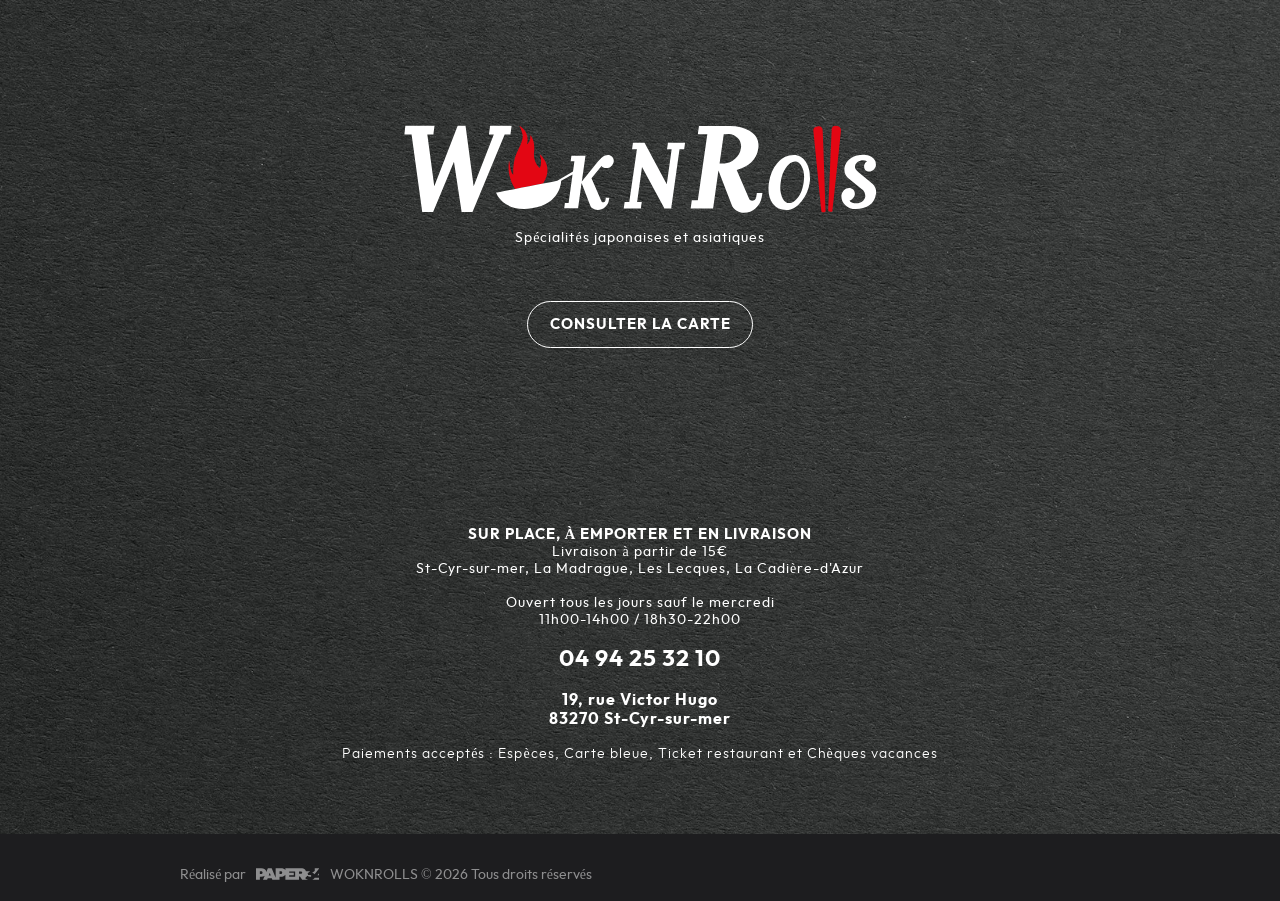
==== index.html @ 0a575c7d "feat(seo): full text-based menu page + FAQ schema + updated hours - New /carte.html: complete menu i" ====
<!DOCTYPE html>
<html class="nojs html css_verticalspacer" lang="fr-FR">
 <head>

  <meta http-equiv="Content-type" content="text/html;charset=UTF-8"/>
  <meta name="generator" content="2018.1.1.386"/>
  <meta name="viewport" content="width=device-width, initial-scale=1.0"/>
  
  <script type="text/javascript">
   // Redirect to phone/tablet as necessary
(function(c,b,d){var a=function(){if(navigator.maxTouchPoints>1)return!0;if(window.matchMedia&&window.matchMedia("(-moz-touch-enabled)").matches)return!0;for(var a=["Webkit","Moz","O","ms","Khtml"],b=0,c=a.length;b<c;b++){var d=a[b]+"MaxTouchPoints";if(d in navigator&&navigator[d])return!0}try{return document.createEvent("TouchEvent"),!0}catch(f){}return!1}(),f=function(a){a+="=";for(var b=document.cookie.split(";"),c=0;c<b.length;c++){for(var d=b[c];d.charAt(0)==" ";)d=d.substring(1,d.length);if(d.indexOf(a)==
0)return d.substring(a.length,d.length)}return null};if(f("inbrowserediting")!="true"){var h,f=f("devicelock");f=="phone"&&d?h=d:f=="tablet"&&b&&(h=b);if(f!=c&&!h)if(window.matchMedia)window.matchMedia("(max-device-width: 415px)").matches&&d?h=d:window.matchMedia("(max-device-width: 960px)").matches&&b&&a&&(h=b);else{var c=Math.min(screen.width,screen.height)/(window.devicePixelRatio||1),f=window.screen.systemXDPI||0,g=window.screen.systemYDPI||0,f=f>0&&g>0?Math.min(screen.width/f,screen.height/g):
0;(c<=370||f!=0&&f<=3)&&d?h=d:c<=960&&b&&a&&(h=b)}if(h)b=document.location.search||"",d=document.location.hash||"",document.write('<style type="text/css">body {visibility:hidden}</style>'),document.location=h+b+d}})("desktop","","phone/index.html");

// Update the 'nojs'/'js' class on the html node
document.documentElement.className = document.documentElement.className.replace(/\bnojs\b/g, 'js');

// Check that all required assets are uploaded and up-to-date
if(typeof Muse == "undefined") window.Muse = {}; window.Muse.assets = {"required":["museutils.js", "museconfig.js", "jquery.watch.js", "jquery.musepolyfill.bgsize.js", "require.js", "index.css"], "outOfDate":[]};
</script>
  
  <link media="only screen and (max-width: 370px)" rel="alternate" href="https://wok-n-rolls.fr/phone/index.html"/>
  <link rel="canonical" href="https://wok-n-rolls.fr/"/>
  <link rel="shortcut icon" href="images/a-gabarit-favicon.ico?crc=527517689"/>
  <link rel="apple-touch-icon" href="images/a-gabarit-favicon.ico?crc=527517689"/>
  <title>WoknRolls — Restaurant japonais &amp; asiatique à Saint-Cyr-sur-Mer (83270)</title>

  <!-- SEO -->
  <meta name="description" content="WoknRolls, restaurant japonais et asiatique à Saint-Cyr-sur-Mer (83270). Sushis, makis, californias, woks, bo bun, pad thaï, yakitori. Sur place, à emporter et en livraison aux Lecques, La Madrague et La Cadière-d'Azur. Ouvert tous les jours sauf mercredi, 11h–14h / 18h30–22h."/>
  <meta name="keywords" content="restaurant japonais Saint-Cyr-sur-Mer, sushi Saint-Cyr, sushi Les Lecques, livraison sushi 83270, restaurant asiatique La Cadière-d'Azur, woknrolls, wok n rolls, makis, plateau sushi"/>
  <meta name="author" content="WoknRolls"/>
  <meta name="robots" content="index, follow, max-image-preview:large"/>
  <meta name="theme-color" content="#000000"/>
  <meta name="geo.region" content="FR-83"/>
  <meta name="geo.placename" content="Saint-Cyr-sur-Mer"/>
  <meta name="geo.position" content="43.179;5.7079"/>
  <meta name="ICBM" content="43.179, 5.7079"/>

  <!-- Open Graph -->
  <meta property="og:type" content="restaurant.restaurant"/>
  <meta property="og:locale" content="fr_FR"/>
  <meta property="og:site_name" content="WoknRolls"/>
  <meta property="og:title" content="WoknRolls — Restaurant japonais &amp; asiatique à Saint-Cyr-sur-Mer"/>
  <meta property="og:description" content="Spécialités japonaises et asiatiques. Sur place, à emporter et en livraison à Saint-Cyr-sur-Mer, Les Lecques, La Madrague et La Cadière-d'Azur."/>
  <meta property="og:url" content="https://wok-n-rolls.fr/"/>
  <meta property="og:image" content="https://wok-n-rolls.fr/images/logo-woknrolls.svg"/>
  <meta property="og:image:alt" content="WoknRolls — Restaurant japonais à Saint-Cyr-sur-Mer"/>

  <!-- Twitter -->
  <meta name="twitter:card" content="summary_large_image"/>
  <meta name="twitter:title" content="WoknRolls — Restaurant japonais &amp; asiatique à Saint-Cyr-sur-Mer"/>
  <meta name="twitter:description" content="Sushis, makis, woks. Sur place, à emporter, livraison."/>
  <meta name="twitter:image" content="https://wok-n-rolls.fr/images/logo-woknrolls.svg"/>

  <!-- JSON-LD : Restaurant -->
  <script type="application/ld+json">
  {
    "@context": "https://schema.org",
    "@type": "Restaurant",
    "@id": "https://wok-n-rolls.fr/#restaurant",
    "name": "WoknRolls",
    "alternateName": "Wok n Rolls",
    "url": "https://wok-n-rolls.fr/",
    "image": "https://wok-n-rolls.fr/images/logo-woknrolls.svg",
    "logo": "https://wok-n-rolls.fr/images/logo-woknrolls.svg",
    "telephone": "+33494253210",
    "priceRange": "€€",
    "servesCuisine": ["Japonaise", "Asiatique", "Sushi", "Wok"],
    "menu": "https://wok-n-rolls.fr/assets/menunumerique-woknrolls.pdf",
    "hasMenu": "https://wok-n-rolls.fr/assets/menunumerique-woknrolls.pdf",
    "acceptsReservations": "False",
    "paymentAccepted": "Espèces, Carte bleue, Ticket restaurant, Chèques vacances",
    "currenciesAccepted": "EUR",
    "address": {
      "@type": "PostalAddress",
      "streetAddress": "19 rue Victor Hugo",
      "addressLocality": "Saint-Cyr-sur-Mer",
      "postalCode": "83270",
      "addressRegion": "Provence-Alpes-Côte d'Azur",
      "addressCountry": "FR"
    },
    "geo": {
      "@type": "GeoCoordinates",
      "latitude": 43.179,
      "longitude": 5.7079
    },
    "areaServed": [
      { "@type": "City", "name": "Saint-Cyr-sur-Mer" },
      { "@type": "Place", "name": "Les Lecques" },
      { "@type": "Place", "name": "La Madrague" },
      { "@type": "City", "name": "La Cadière-d'Azur" }
    ],
    "openingHoursSpecification": [
      { "@type": "OpeningHoursSpecification", "dayOfWeek": ["Monday","Tuesday","Thursday","Friday","Saturday","Sunday"], "opens": "11:00", "closes": "14:00" },
      { "@type": "OpeningHoursSpecification", "dayOfWeek": ["Monday","Tuesday","Thursday","Friday","Saturday","Sunday"], "opens": "18:30", "closes": "22:00" }
    ]
  }
  </script>

  <!-- JSON-LD : FAQ -->
  <script type="application/ld+json">
  {
    "@context": "https://schema.org",
    "@type": "FAQPage",
    "mainEntity": [
      {
        "@type": "Question",
        "name": "Quels sont les horaires de WoknRolls ?",
        "acceptedAnswer": {
          "@type": "Answer",
          "text": "WoknRolls est ouvert tous les jours sauf le mercredi, de 11h00 à 14h00 et de 18h30 à 22h00."
        }
      },
      {
        "@type": "Question",
        "name": "Où se trouve WoknRolls ?",
        "acceptedAnswer": {
          "@type": "Answer",
          "text": "WoknRolls est situé au 19 rue Victor Hugo, 83270 Saint-Cyr-sur-Mer, dans le département du Var."
        }
      },
      {
        "@type": "Question",
        "name": "Dans quelles villes WoknRolls livre-t-il ?",
        "acceptedAnswer": {
          "@type": "Answer",
          "text": "Nous livrons à Saint-Cyr-sur-Mer, La Madrague, Les Lecques et La Cadière-d'Azur. Livraison à partir de 15 € de commande."
        }
      },
      {
        "@type": "Question",
        "name": "Peut-on commander à emporter ?",
        "acceptedAnswer": {
          "@type": "Answer",
          "text": "Oui, vous pouvez commander à emporter par téléphone au 04 94 25 32 10. Toute la carte est disponible à emporter."
        }
      },
      {
        "@type": "Question",
        "name": "Quels moyens de paiement sont acceptés ?",
        "acceptedAnswer": {
          "@type": "Answer",
          "text": "Espèces, carte bleue, tickets restaurant et chèques vacances."
        }
      },
      {
        "@type": "Question",
        "name": "Quel type de cuisine propose WoknRolls ?",
        "acceptedAnswer": {
          "@type": "Answer",
          "text": "Spécialités japonaises et asiatiques : sushis, makis, californias, sashimis, chirashis, woks, pad thaï, bo bun, yakitori, raviolis vapeur et plats vietnamiens."
        }
      }
    ]
  }
  </script>

  <!-- CSS -->
  <link rel="stylesheet" type="text/css" href="css/site_global.css?crc=385285191"/>
  <link rel="stylesheet" type="text/css" href="css/master_a-gabarit.css?crc=3916111419"/>
  <link rel="stylesheet" type="text/css" href="css/index.css?crc=30986901" id="pagesheet"/>
    <!--HTML Widget code-->
   

  		
  <!--/*

*/
-->
 </head>
 <body class="museBGSize">

  <!--HTML Widget code-->
   
<!------------------------------------------------------------------------------
================================================================================
--------------------------------------------------------------------------------



      _        ____    ____   ________    
     / \      |_   \  /   _| |_   __  |   
    / _ \       |   \/   |     | |_ \_|   
   / ___ \      | |\  /| |     |  _| _    
 _/ /   \ \_   _| |_\/_| |_   _| |__/ |   
|____| |____| |_____||_____| |________| 


This website uses widget(s) from AdobeMuseExpert.com // This widgets are fee
to use and available for download at: http://adobemuseexpert.com/




--------------------------------------------------------------------------------
================================================================================
------------------------------------------------------------------------------->



		
  
  <div class="clearfix borderbox" id="page"><!-- group -->
   <div class="clearfix grpelem" id="pu120"><!-- column -->
    <div class="clip_frame colelem" id="u120" data-sizePolicy="fixed" data-pintopage="page_fixedCenter"><!-- svg -->
     <img class="svg" id="u116" src="images/logo-woknrolls.svg?crc=161947832" width="475" height="88" alt="WoknRolls — Restaurant japonais et asiatique à Saint-Cyr-sur-Mer" data-mu-svgfallback="images/logo-woknrolls_poster_.png?crc=273938427"/>
    </div>
    <div class="browser_width colelem" id="u127-4-bw">
     <!-- m_editable region-id="editable-static-tag-U127-BP_infinity" template="index.html" data-type="html" data-ice-options="disableImageResize,link,txtStyleTarget" -->
     <div class="clearfix" id="u127-4" data-muse-uid="U127" data-muse-type="txt_frame" data-IBE-flags="txtStyleSrc"><!-- content -->
      <p>Spécialités japonaises et asiatiques</p>
     </div>
     <!-- /m_editable -->
    </div>
    <!-- m_editable region-id="editable-static-tag-U152-BP_infinity" template="index.html" data-type="html" data-ice-options="disableImageResize,link,clickable" data-ice-editable="link" -->
    <a class="nonblock nontext rounded-corners clearfix colelem" id="u152-4" href="carte.html" data-muse-uid="U152" data-muse-type="txt_frame" data-sizePolicy="fixed" data-pintopage="page_fluidx" title="Consulter la carte WoknRolls"><!-- content --><p>CONSULTER la carte</p></a>
    <!-- /m_editable -->
    <div class="colelem" id="u270"><!-- custom html -->
     <script src="https://apps.elfsight.com/p/platform.js" defer></script>
<div class="elfsight-app-8bb02935-5e57-4a99-8626-f57e2529fb2c"></div>
    </div>
    <div class="browser_width colelem" id="u149-26-bw">
     <!-- m_editable region-id="editable-static-tag-U149-BP_infinity" template="index.html" data-type="html" data-ice-options="disableImageResize,link,txtStyleTarget" -->
     <div class="clearfix" id="u149-26" data-muse-uid="U149" data-muse-type="txt_frame" data-IBE-flags="txtStyleSrc"><!-- content -->
      <p id="u149-2">Sur place, à emporter et en livraison</p>
      <p id="u149-4">Livraison à partir de 15€</p>
      <p id="u149-6">St-Cyr-sur-mer, La Madrague, Les Lecques, La Cadière-d'Azur</p>
      <p id="u149-7">&nbsp;</p>
      <p id="u149-9">Ouvert tous les jours sauf le mercredi</p>
      <p id="u149-11">11h00-14h00 / 18h30-22h00</p>
      <p id="u149-12">&nbsp;</p>
      <p id="u149-14">04 94 25 32 10</p>
      <p id="u149-15">&nbsp;</p>
      <p id="u149-18"><a class="nonblock" href="http://maps.apple.com/?q=%2019,%20rue%20Victor%20Hugo%2083270%20St-Cyr-sur-mer"><span id="u149-16">19, rue Victor Hugo</span></a></p>
      <p id="u149-21"><a class="nonblock" href="http://maps.apple.com/?q=%2019,%20rue%20Victor%20Hugo%2083270%20St-Cyr-sur-mer"><span id="u149-19">83270 St-Cyr-sur-mer</span></a></p>
      <p id="u149-22">&nbsp;</p>
      <p id="u149-24">Paiements acceptés : Espèces, Carte bleue, Ticket restaurant et Chèques vacances</p>
     </div>
     <!-- /m_editable -->
    </div>
   </div>
   <div class="verticalspacer" data-offset-top="805" data-content-above-spacer="804" data-content-below-spacer="66" data-sizePolicy="fixed" data-pintopage="page_fixedLeft"></div>
   <div class="browser_width grpelem" id="u316-bw">
    <div id="u316"><!-- group -->
     <div class="clearfix" id="u316_align_to_page">
      <div class="clearfix grpelem" id="u319-4" data-IBE-flags="txtStyleSrc" data-sizePolicy="fixed" data-pintopage="page_fixedLeft"><!-- content -->
       <p><span class="R-f-r-nce---Ville" id="u319">Réalisé par</span></p>
      </div>
      <a class="nonblock nontext clip_frame grpelem" id="u317" href="http://paper34.fr" data-sizePolicy="fixed" data-pintopage="page_fixedLeft"><!-- svg --><img class="svg" id="u318" src="images/logoblanc-paper34.svg?crc=3970129298" width="64" height="12" alt="" data-mu-svgfallback="images/logoblanc-paper34_poster_.png?crc=50960925"/></a>
      <div class="size_fluid_width grpelem" id="u320" data-pintopage="page_fixedLeft" data-sizePolicy="fluidWidth"><!-- custom html -->
       
							<div class="ame-auto-copytight-year">
								<p class="ame-copyright-text">WOKNROLLS &copy; <script type="text/javascript">document.write(new Date().getFullYear());</script> Tous droits réservés</p>
							</div>

						
      </div>
     </div>
    </div>
   </div>
  </div>
  <!-- JS includes -->
  <script type="text/javascript">
   if (document.location.protocol != 'https:') document.write('\x3Cscript src="http://musecdn2.businesscatalyst.com/scripts/4.0/jquery-1.8.3.min.js" type="text/javascript">\x3C/script>');
</script>
  <script type="text/javascript">
   window.jQuery || document.write('\x3Cscript src="scripts/jquery-1.8.3.min.js?crc=209076791" type="text/javascript">\x3C/script>');
</script>
  <!-- Other scripts -->
  <script type="text/javascript">
   // Decide whether to suppress missing file error or not based on preference setting
var suppressMissingFileError = false
</script>
  <script type="text/javascript">
   window.Muse.assets.check=function(c){if(!window.Muse.assets.checked){window.Muse.assets.checked=!0;var b={},d=function(a,b){if(window.getComputedStyle){var c=window.getComputedStyle(a,null);return c&&c.getPropertyValue(b)||c&&c[b]||""}if(document.documentElement.currentStyle)return(c=a.currentStyle)&&c[b]||a.style&&a.style[b]||"";return""},a=function(a){if(a.match(/^rgb/))return a=a.replace(/\s+/g,"").match(/([\d\,]+)/gi)[0].split(","),(parseInt(a[0])<<16)+(parseInt(a[1])<<8)+parseInt(a[2]);if(a.match(/^\#/))return parseInt(a.substr(1),
16);return 0},f=function(f){for(var g=document.getElementsByTagName("link"),j=0;j<g.length;j++)if("text/css"==g[j].type){var l=(g[j].href||"").match(/\/?css\/([\w\-]+\.css)\?crc=(\d+)/);if(!l||!l[1]||!l[2])break;b[l[1]]=l[2]}g=document.createElement("div");g.className="version";g.style.cssText="display:none; width:1px; height:1px;";document.getElementsByTagName("body")[0].appendChild(g);for(j=0;j<Muse.assets.required.length;){var l=Muse.assets.required[j],k=l.match(/([\w\-\.]+)\.(\w+)$/),i=k&&k[1]?
k[1]:null,k=k&&k[2]?k[2]:null;switch(k.toLowerCase()){case "css":i=i.replace(/\W/gi,"_").replace(/^([^a-z])/gi,"_$1");g.className+=" "+i;i=a(d(g,"color"));k=a(d(g,"backgroundColor"));i!=0||k!=0?(Muse.assets.required.splice(j,1),"undefined"!=typeof b[l]&&(i!=b[l]>>>24||k!=(b[l]&16777215))&&Muse.assets.outOfDate.push(l)):j++;g.className="version";break;case "js":j++;break;default:throw Error("Unsupported file type: "+k);}}c?c().jquery!="1.8.3"&&Muse.assets.outOfDate.push("jquery-1.8.3.min.js"):Muse.assets.required.push("jquery-1.8.3.min.js");
g.parentNode.removeChild(g);if(Muse.assets.outOfDate.length||Muse.assets.required.length)g="Certains fichiers sur le serveur sont peut-être manquants ou incorrects. Videz le cache du navigateur et réessayez. Si le problème persiste, contactez le créateur du site.",f&&Muse.assets.outOfDate.length&&(g+="\nOut of date: "+Muse.assets.outOfDate.join(",")),f&&Muse.assets.required.length&&(g+="\nMissing: "+Muse.assets.required.join(",")),suppressMissingFileError?(g+="\nUse SuppressMissingFileError key in AppPrefs.xml to show missing file error pop up.",console.log(g)):alert(g)};location&&location.search&&location.search.match&&location.search.match(/muse_debug/gi)?
setTimeout(function(){f(!0)},5E3):f()}};
var muse_init=function(){require.config({baseUrl:""});require(["jquery","museutils","whatinput","jquery.watch","jquery.musepolyfill.bgsize"],function(c){var $ = c;$(document).ready(function(){try{
window.Muse.assets.check($);/* body */
Muse.Utils.transformMarkupToFixBrowserProblemsPreInit();/* body */
Muse.Utils.prepHyperlinks(true);/* body */
Muse.Utils.resizeHeight('.browser_width');/* resize height */
Muse.Utils.requestAnimationFrame(function() { $('body').addClass('initialized'); });/* mark body as initialized */
Muse.Utils.makeButtonsVisibleAfterSettingMinWidth();/* body */
Muse.Utils.fullPage('#page');/* 100% height page */
Muse.Utils.showWidgetsWhenReady();/* body */
Muse.Utils.transformMarkupToFixBrowserProblems();/* body */
}catch(b){if(b&&"function"==typeof b.notify?b.notify():Muse.Assert.fail("Error calling selector function: "+b),false)throw b;}})})};

</script>
  <!-- RequireJS script -->
  <script src="scripts/require.js?crc=4177726516" type="text/javascript" async data-main="scripts/museconfig.js?crc=128606099" onload="if (requirejs) requirejs.onError = function(requireType, requireModule) { if (requireType && requireType.toString && requireType.toString().indexOf && 0 <= requireType.toString().indexOf('#scripterror')) window.Muse.assets.check(); }" onerror="window.Muse.assets.check();"></script>
  
  <!--HTML Widget code-->
  
            <script>console.log("%cWidget from AdobeMuseExpert.com 😊","font: 2em roboto; color: #00bcd4;");</script>
            

		
   </body>
</html>
---- css/site_global.css ----
html{min-height:100%;min-width:100%;-ms-text-size-adjust:none;}body,div,dl,dt,dd,ul,ol,li,nav,h1,h2,h3,h4,h5,h6,pre,code,form,fieldset,legend,input,button,textarea,p,blockquote,th,td,a{margin:0px;padding:0px;border-width:0px;border-style:solid;border-color:transparent;-webkit-transform-origin:left top;-ms-transform-origin:left top;-o-transform-origin:left top;transform-origin:left top;background-repeat:no-repeat;}button.submit-btn{-moz-box-sizing:content-box;-webkit-box-sizing:content-box;box-sizing:content-box;}.transition{-webkit-transition-property:background-image,background-position,background-color,border-color,border-radius,color,font-size,font-style,font-weight,letter-spacing,line-height,text-align,box-shadow,text-shadow,opacity;transition-property:background-image,background-position,background-color,border-color,border-radius,color,font-size,font-style,font-weight,letter-spacing,line-height,text-align,box-shadow,text-shadow,opacity;}.transition *{-webkit-transition:inherit;transition:inherit;}table{border-collapse:collapse;border-spacing:0px;}fieldset,img{border:0px;border-style:solid;-webkit-transform-origin:left top;-ms-transform-origin:left top;-o-transform-origin:left top;transform-origin:left top;}address,caption,cite,code,dfn,em,strong,th,var,optgroup{font-style:inherit;font-weight:inherit;}del,ins{text-decoration:none;}li{list-style:none;}caption,th{text-align:left;}h1,h2,h3,h4,h5,h6{font-size:100%;font-weight:inherit;}input,button,textarea,select,optgroup,option{font-family:inherit;font-size:inherit;font-style:inherit;font-weight:inherit;}.form-grp input,.form-grp textarea{-webkit-appearance:none;-webkit-border-radius:0;}body{font-family:Arial, Helvetica Neue, Helvetica, sans-serif;text-align:left;font-size:14px;line-height:17px;word-wrap:break-word;text-rendering:optimizeLegibility;-moz-font-feature-settings:'liga';-ms-font-feature-settings:'liga';-webkit-font-feature-settings:'liga';font-feature-settings:'liga';}a{color:inherit;text-decoration:inherit;}a:link{color:#FFFFFF;font-style:normal;font-weight:normal;text-decoration:none;}a:visited{color:#FFFFFF;font-style:normal;font-weight:normal;text-decoration:none;}a:hover{color:#FFFFFF;font-style:normal;font-weight:normal;text-decoration:none;}a:active{color:#FFFFFF;font-style:normal;font-weight:normal;text-decoration:none;}a.nontext{color:black;text-decoration:none;font-style:normal;font-weight:normal;}.normal_text{color:#000000;direction:ltr;font-family:Arial, Helvetica Neue, Helvetica, sans-serif;font-size:14px;font-style:normal;font-weight:normal;letter-spacing:0px;line-height:17px;text-align:left;text-decoration:none;text-indent:0px;text-transform:none;vertical-align:0px;padding:0px;}.R-f-r-nce---Ville{color:#FFFFFF;font-family:davis-sans, sans-serif;font-weight:400;}.list0 li:before{position:absolute;right:100%;letter-spacing:0px;text-decoration:none;font-weight:normal;font-style:normal;}.rtl-list li:before{right:auto;left:100%;}.nls-None > li:before,.nls-None .list3 > li:before,.nls-None .list6 > li:before{margin-right:6px;content:'•';}.nls-None .list1 > li:before,.nls-None .list4 > li:before,.nls-None .list7 > li:before{margin-right:6px;content:'○';}.nls-None,.nls-None .list1,.nls-None .list2,.nls-None .list3,.nls-None .list4,.nls-None .list5,.nls-None .list6,.nls-None .list7,.nls-None .list8{padding-left:34px;}.nls-None.rtl-list,.nls-None .list1.rtl-list,.nls-None .list2.rtl-list,.nls-None .list3.rtl-list,.nls-None .list4.rtl-list,.nls-None .list5.rtl-list,.nls-None .list6.rtl-list,.nls-None .list7.rtl-list,.nls-None .list8.rtl-list{padding-left:0px;padding-right:34px;}.nls-None .list2 > li:before,.nls-None .list5 > li:before,.nls-None .list8 > li:before{margin-right:6px;content:'-';}.nls-None.rtl-list > li:before,.nls-None .list1.rtl-list > li:before,.nls-None .list2.rtl-list > li:before,.nls-None .list3.rtl-list > li:before,.nls-None .list4.rtl-list > li:before,.nls-None .list5.rtl-list > li:before,.nls-None .list6.rtl-list > li:before,.nls-None .list7.rtl-list > li:before,.nls-None .list8.rtl-list > li:before{margin-right:0px;margin-left:6px;}.TabbedPanelsTab{white-space:nowrap;}.MenuBar .MenuBarView,.MenuBar .SubMenuView{display:block;list-style:none;}.MenuBar .SubMenu{display:none;position:absolute;}.NoWrap{white-space:nowrap;word-wrap:normal;}.rootelem{margin-left:auto;margin-right:auto;}.colelem{display:inline;float:left;clear:both;}.clearfix:after{content:"\0020";visibility:hidden;display:block;height:0px;clear:both;}*:first-child+html .clearfix{zoom:1;}.clip_frame{overflow:hidden;}.popup_anchor{position:relative;width:0px;height:0px;}.allow_click_through *{pointer-events:auto;}.popup_element{z-index:100000;}.svg{display:block;vertical-align:top;}span.wrap{content:'';clear:left;display:block;}span.actAsInlineDiv{display:inline-block;}.position_content,.excludeFromNormalFlow{float:left;}.preload_images{position:absolute;overflow:hidden;left:-9999px;top:-9999px;height:1px;width:1px;}.preload{height:1px;width:1px;}.animateStates{-webkit-transition:0.3s ease-in-out;-moz-transition:0.3s ease-in-out;-o-transition:0.3s ease-in-out;transition:0.3s ease-in-out;}[data-whatinput="mouse"] *:focus,[data-whatinput="touch"] *:focus,input:focus,textarea:focus{outline:none;}textarea{resize:none;overflow:auto;}.allow_click_through,.fld-prompt{pointer-events:none;}.wrapped-input{position:absolute;top:0px;left:0px;background:transparent;border:none;}.submit-btn{z-index:50000;cursor:pointer;}.anchor_item{width:22px;height:18px;}.MenuBar .SubMenuVisible,.MenuBarVertical .SubMenuVisible,.MenuBar .SubMenu .SubMenuVisible,.popup_element.Active,span.actAsPara,.actAsDiv,a.nonblock.nontext,img.block{display:block;}.widget_invisible,.js .invi,.js .mse_pre_init{visibility:hidden;}.ose_ei{visibility:hidden;z-index:0;}.no_vert_scroll{overflow-y:hidden;}.always_vert_scroll{overflow-y:scroll;}.always_horz_scroll{overflow-x:scroll;}.fullscreen{overflow:hidden;left:0px;top:0px;position:fixed;height:100%;width:100%;-moz-box-sizing:border-box;-webkit-box-sizing:border-box;-ms-box-sizing:border-box;box-sizing:border-box;}.fullwidth{position:absolute;}.borderbox{-moz-box-sizing:border-box;-webkit-box-sizing:border-box;-ms-box-sizing:border-box;box-sizing:border-box;}.scroll_wrapper{position:absolute;overflow:auto;left:0px;right:0px;top:0px;bottom:0px;padding-top:0px;padding-bottom:0px;margin-top:0px;margin-bottom:0px;}.browser_width > *{position:absolute;left:0px;right:0px;}.grpelem,.accordion_wrapper{display:inline;float:left;}.fld-checkbox input[type=checkbox],.fld-radiobutton input[type=radio]{position:absolute;overflow:hidden;clip:rect(0px, 0px, 0px, 0px);height:1px;width:1px;margin:-1px;padding:0px;border:0px;}.fld-checkbox input[type=checkbox] + label,.fld-radiobutton input[type=radio] + label{display:inline-block;background-repeat:no-repeat;cursor:pointer;float:left;width:100%;height:100%;}.pointer_cursor,.fld-recaptcha-mode,.fld-recaptcha-refresh,.fld-recaptcha-help{cursor:pointer;}p,h1,h2,h3,h4,h5,h6,ol,ul,span.actAsPara{max-height:1000000px;}.superscript{vertical-align:super;font-size:66%;line-height:0px;}.subscript{vertical-align:sub;font-size:66%;line-height:0px;}.horizontalSlideShow{-ms-touch-action:pan-y;touch-action:pan-y;}.verticalSlideShow{-ms-touch-action:pan-x;touch-action:pan-x;}.colelem100,.verticalspacer{clear:both;}.list0 li,.MenuBar .MenuItemContainer,.SlideShowContentPanel .fullscreen img,.css_verticalspacer .verticalspacer{position:relative;}.popup_element.Inactive,.js .disn,.js .an_invi,.hidden,.breakpoint{display:none;}#muse_css_mq{position:absolute;display:none;background-color:#FFFFFE;}.fluid_height_spacer{width:0.01px;}.muse_check_css{display:none;position:fixed;}@media screen and (-webkit-min-device-pixel-ratio:0){body{text-rendering:auto;}}
---- css/master_a-gabarit.css ----
#u316{background-color:#1D1D1F;}#u316_align_to_page{max-width:960px;}#u319-4{border-width:0px;border-color:#F5F5F5;background-color:transparent;opacity:0.5;-ms-filter:"progid:DXImageTransform.Microsoft.Alpha(Opacity=50)";filter:alpha(opacity=50);text-align:left;line-height:14px;}#u319{font-family:'__Outfit_5';font-weight:400;}#u317{background-color:transparent;opacity:0.5;-ms-filter:"progid:DXImageTransform.Microsoft.Alpha(Opacity=50)";filter:alpha(opacity=50);}#u317:hover{opacity:0.7;-ms-filter:"progid:DXImageTransform.Microsoft.Alpha(Opacity=70)";filter:alpha(opacity=70);}#u318{display:block;}#u320{border-width:0px;border-color:transparent;background-color:transparent;opacity:0.5;-ms-filter:"progid:DXImageTransform.Microsoft.Alpha(Opacity=50)";filter:alpha(opacity=50);color:#FFFFFF;font-size:14px;text-align:left;line-height:17px;font-family:'__Outfit_5';font-weight:400;max-width:100000px;}
---- css/index.css ----
/*

*/
.version.index{color:#000001;background-color:#D8D295;}#muse_css_mq{background-color:#FFFFFF;}#page{z-index:1;min-height:752px;background-image:none;border-width:0px;border-color:#000000;background-color:transparent;width:100%;max-width:960px;margin-left:auto;margin-right:auto;}#pu120{z-index:10;margin-right:-10000px;margin-top:125px;width:100%;}#u120{z-index:10;width:475px;background-color:transparent;position:relative;margin-left:50%;left:-237px;}#u116{z-index:11;display:block;}#u127-4{z-index:12;min-height:17px;background-color:transparent;text-align:center;letter-spacing:1px;color:#FFFFFF;font-family:'__Outfit_5';font-weight:400;}.js body{visibility:hidden;}.js body.initialized{visibility:visible;}#u127-4-bw{z-index:12;min-height:17px;margin-top:17px;left:0px;margin-left:0px;}#u152-4{z-index:42;width:224px;min-height:45px;border-style:solid;border-width:1px;border-color:#FFFFFF;background-color:transparent;border-radius:30px;text-transform:uppercase;text-align:center;font-size:15px;color:#FFFFFF;line-height:45px;letter-spacing:1px;font-family:'__Outfit_5';font-weight:700;margin-top:54px;position:relative;left:0%;margin-left:38.23%;}#u152-4:hover{background-color:#FFFFFF;padding-top:0px;padding-bottom:0px;min-height:45px;width:224px;margin:54px 0px 0px 38.22916667139458%;}#u152-4:hover p{color:#000000;visibility:inherit;}#u270{z-index:46;min-height:100px;border-width:0px;border-color:transparent;background-color:transparent;margin-top:35px;position:relative;width:48.55%;left:0%;margin-left:25.73%;}#u149-26{z-index:16;min-height:279px;background-color:transparent;text-align:center;color:#FFFFFF;letter-spacing:1px;}#u149-2{font-size:15px;text-transform:uppercase;line-height:18px;font-family:'__Outfit_5';font-weight:700;}#u149-4,#u149-6,#u149-7,#u149-9,#u149-11{font-family:'__Outfit_5';font-weight:400;}#u149-14{font-size:23px;line-height:28px;font-family:'__Outfit_5';font-weight:700;}#u149-18,#u149-21{font-size:15px;font-family:davis-sans, sans-serif;font-weight:400;line-height:0px;}#u149-16,#u149-19{font-size:16px;font-family:'__Outfit_5';font-weight:700;line-height:19px;}#u149-12,#u149-15,#u149-22{font-family:'__Outfit_5';font-weight:700;}#u149-24{font-family:'__Outfit_5';font-weight:300;}#u149-26-bw{z-index:16;min-height:279px;margin-top:43px;left:0px;margin-left:0px;}.css_verticalspacer .verticalspacer{height:calc(100vh - 870px);}#u316_align_to_page{margin-left:auto;margin-right:auto;position:relative;}#u319-4{z-index:5;width:76px;min-height:34px;position:relative;margin-right:-10000px;margin-top:33px;left:20px;}#u317{z-index:3;width:63px;position:relative;margin-right:-10000px;margin-top:34px;left:96px;}#u317:hover{width:63px;min-height:0px;margin:34px -10000px 0px 0px;}#u318{z-index:4;}#u320{z-index:9;height:34px;min-width:50px;position:relative;margin-right:-10000px;margin-top:33px;left:170px;width:33.34%;}#u316,#u316-bw{z-index:2;min-height:67px;}.html{background:#000000 url("../images/fondgris-woknrolls2.jpg?crc=185353771") no-repeat center center scroll;background-size:cover;}body{position:relative;min-width:320px;}.verticalspacer{min-height:1px;}@font-face{font-family:'__Outfit_5';src:url('../fonts/outfit-light-webfont.eot');src:local('☺'), url('../fonts/outfit-light-webfont.woff') format('woff'), url('../fonts/outfit-light-webfont.svg') format('svg');font-weight:300;font-style:normal;}@font-face{font-family:'__Outfit_5';src:url('../fonts/outfit-bold-webfont.eot');src:local('☺'), url('../fonts/outfit-bold-webfont.woff') format('woff'), url('../fonts/outfit-bold-webfont.svg') format('svg');font-weight:700;font-style:normal;}@font-face{font-family:'__Outfit_5';src:url('../fonts/outfit-regular-webfont.eot');src:local('☺'), url('../fonts/outfit-regular-webfont.woff') format('woff'), url('../fonts/outfit-regular-webfont.svg') format('svg');font-weight:400;font-style:normal;}
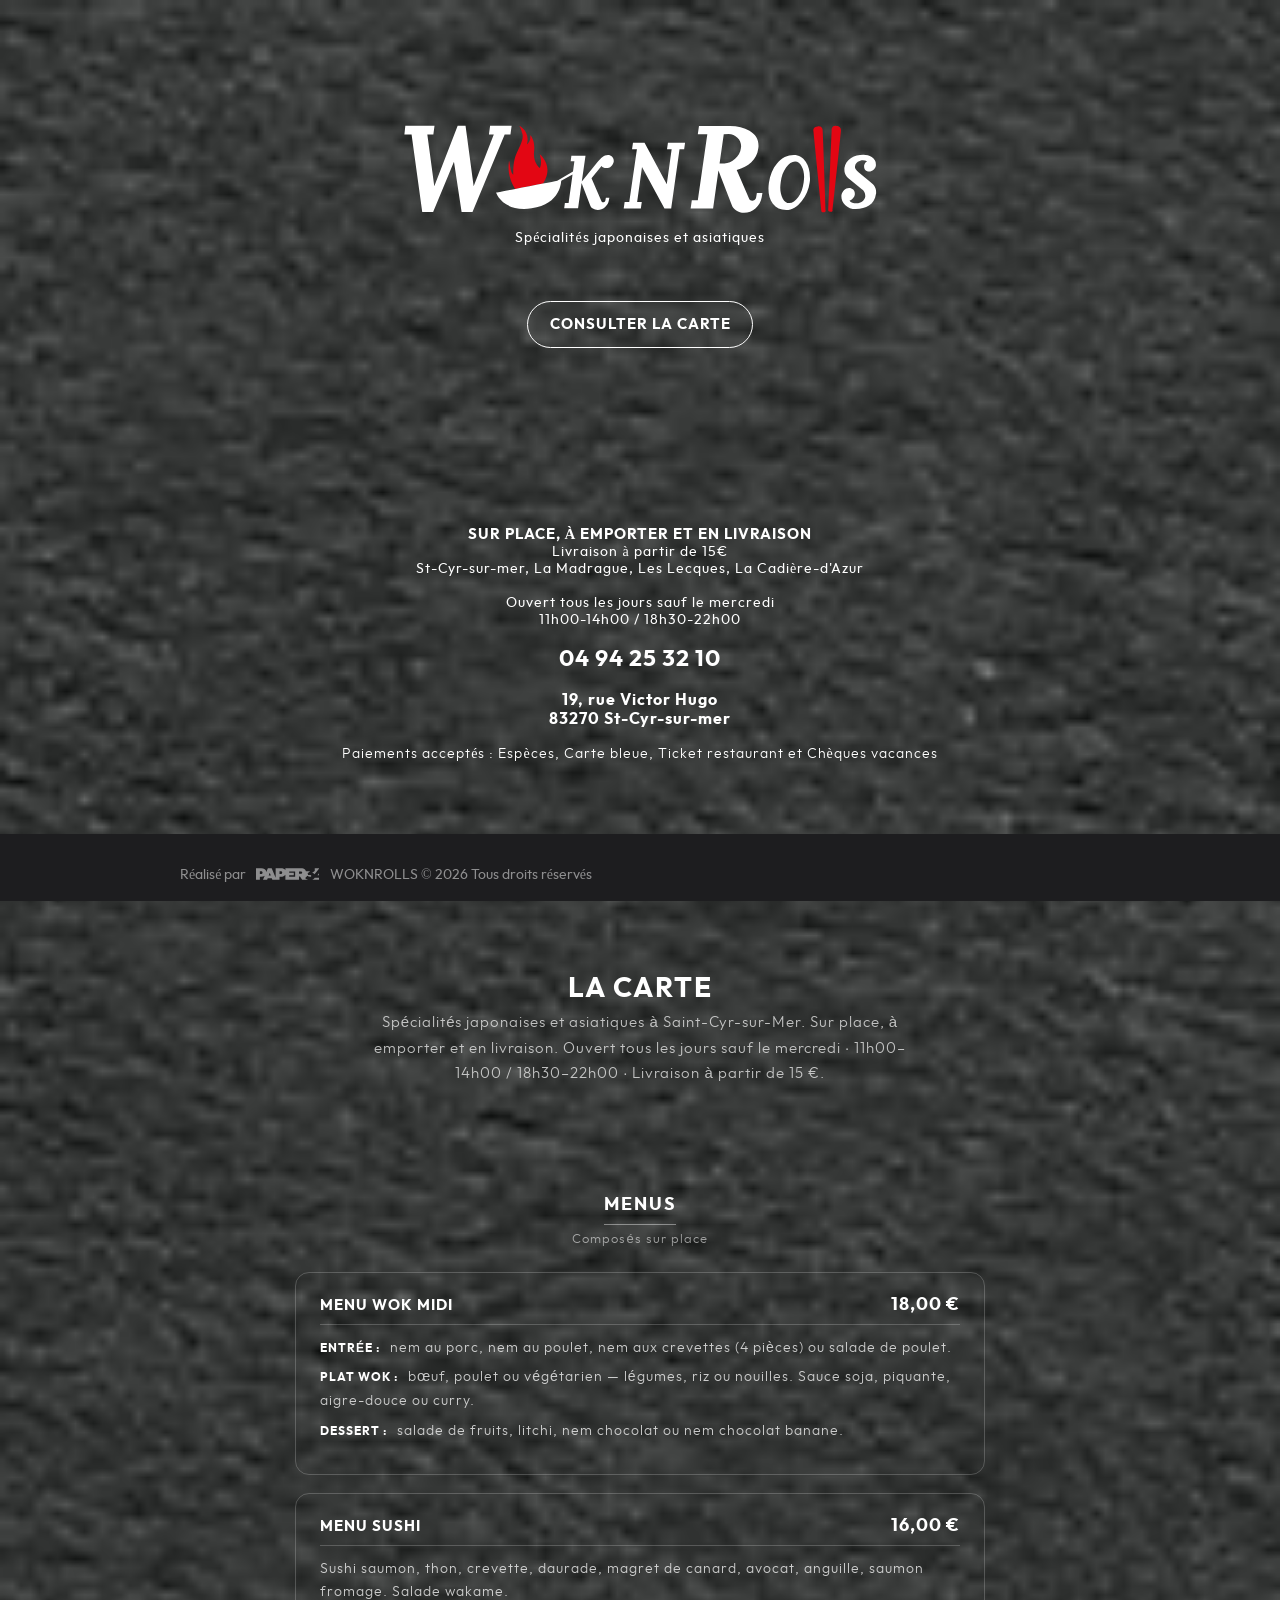
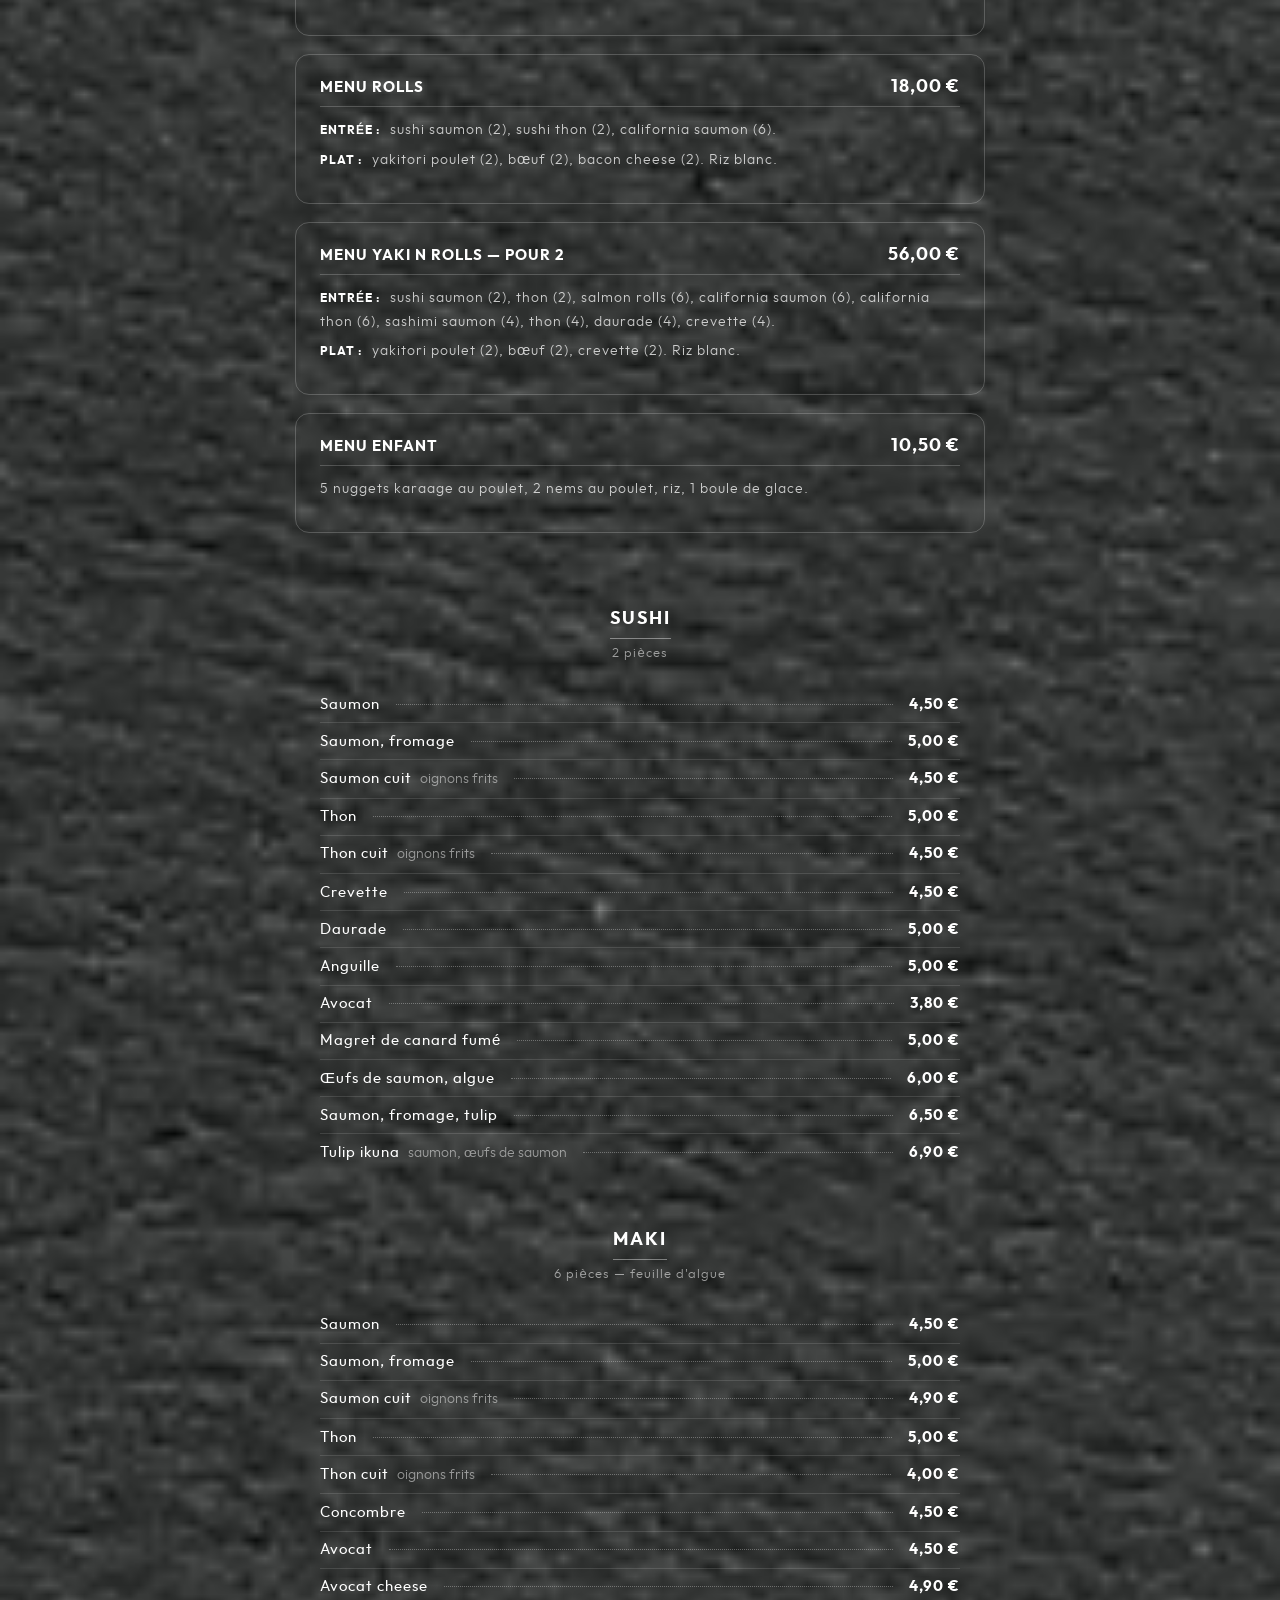
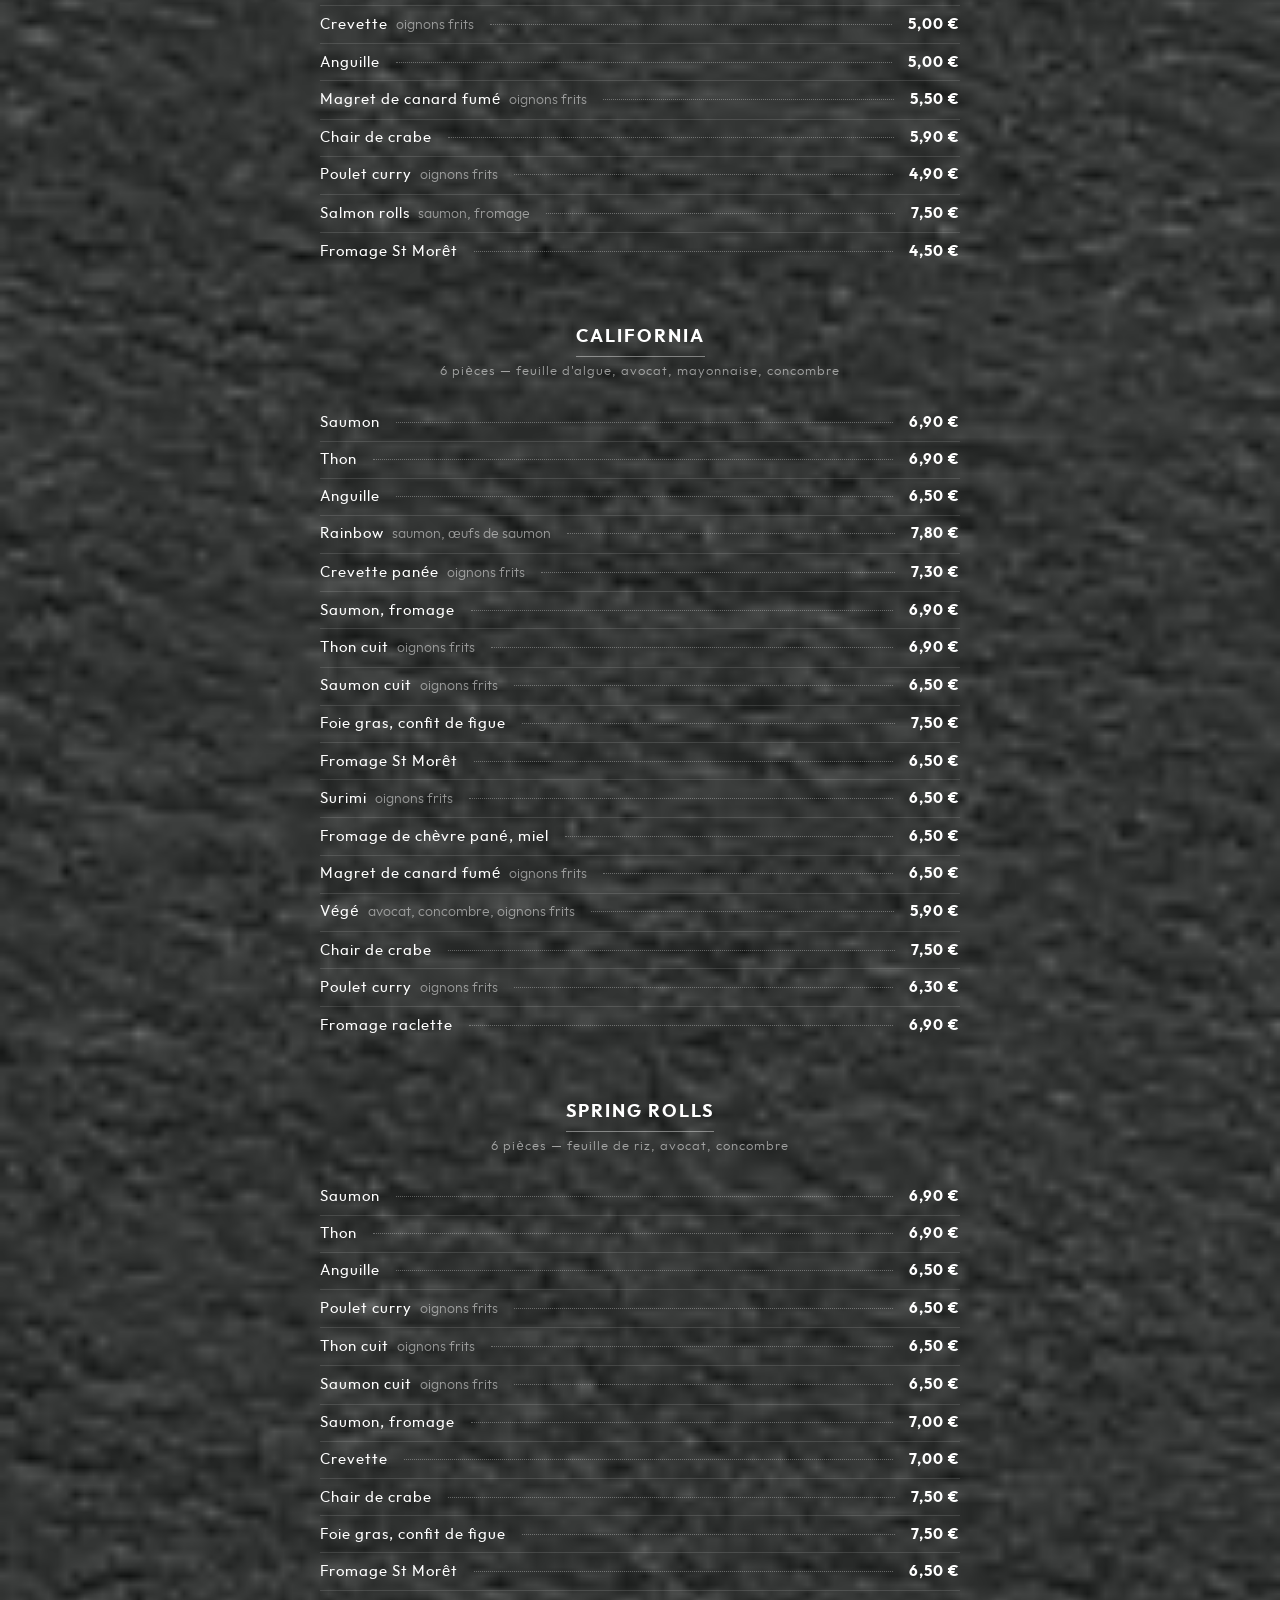
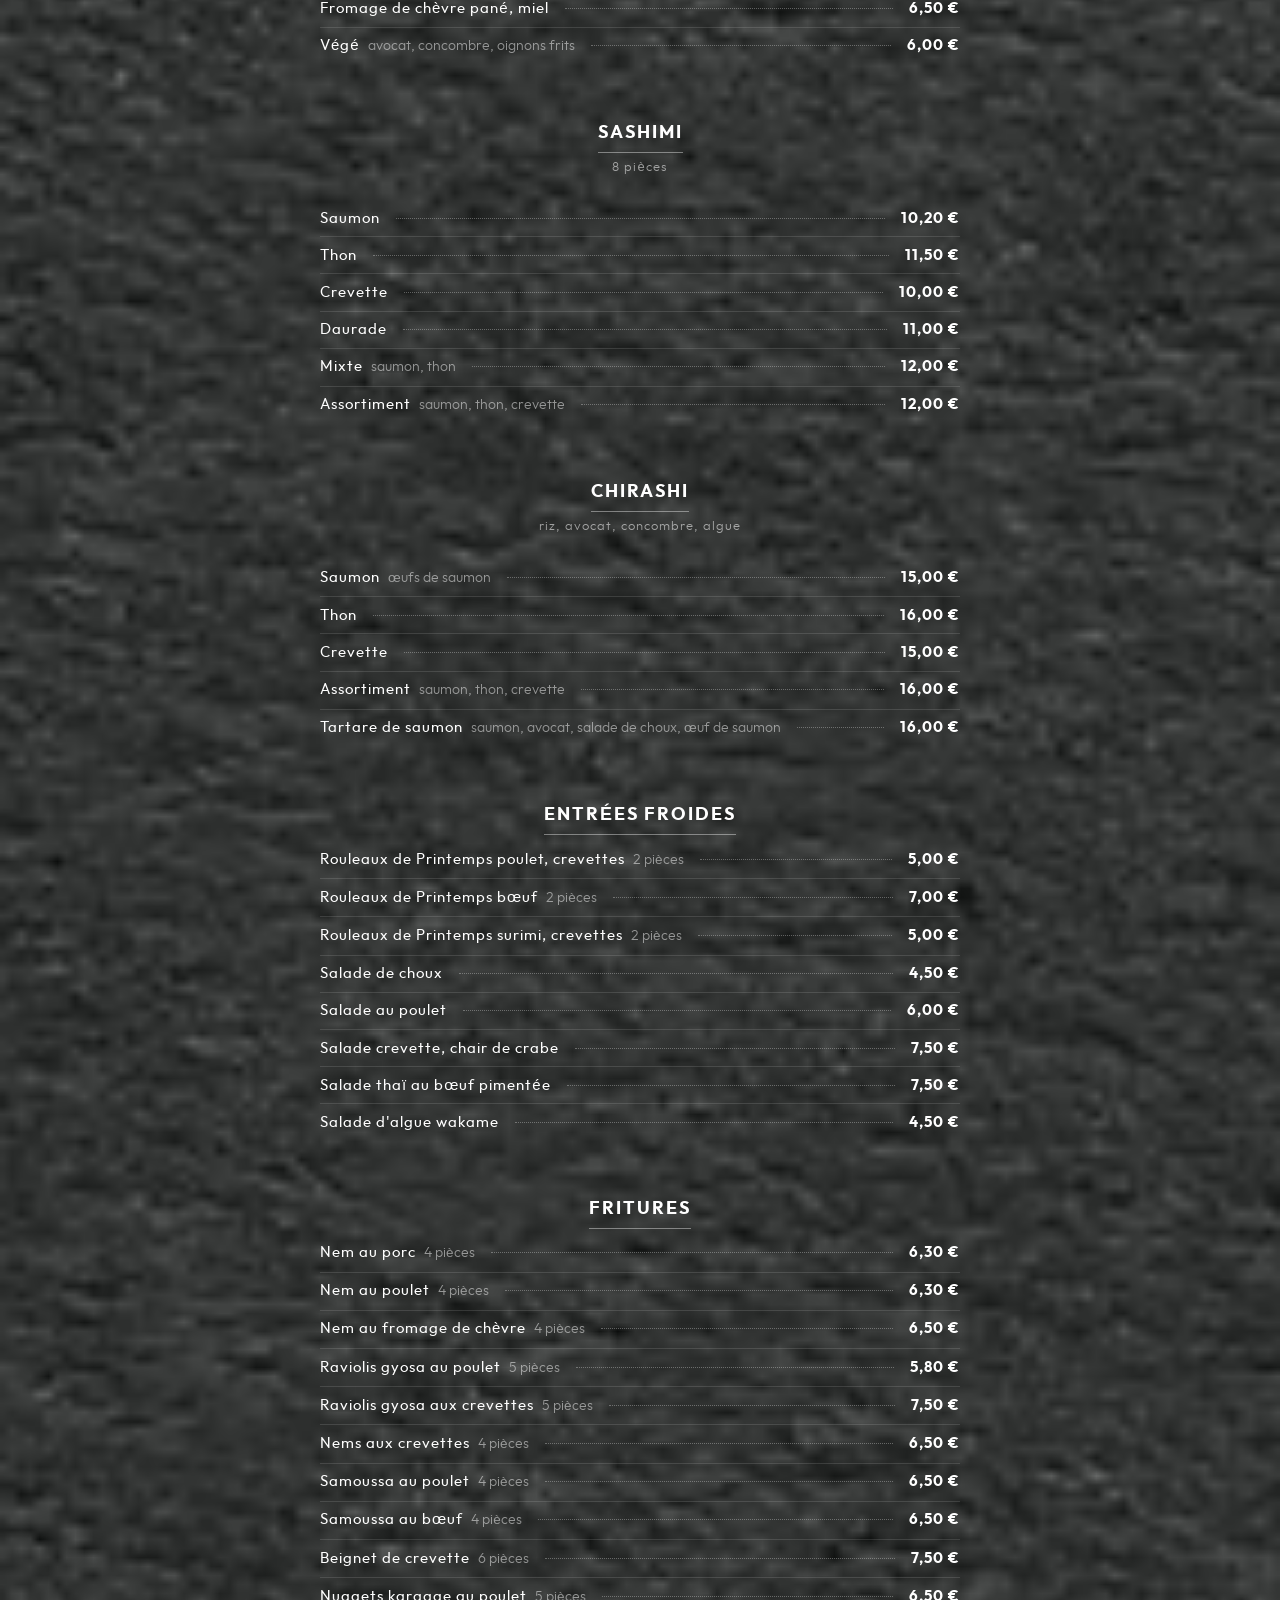
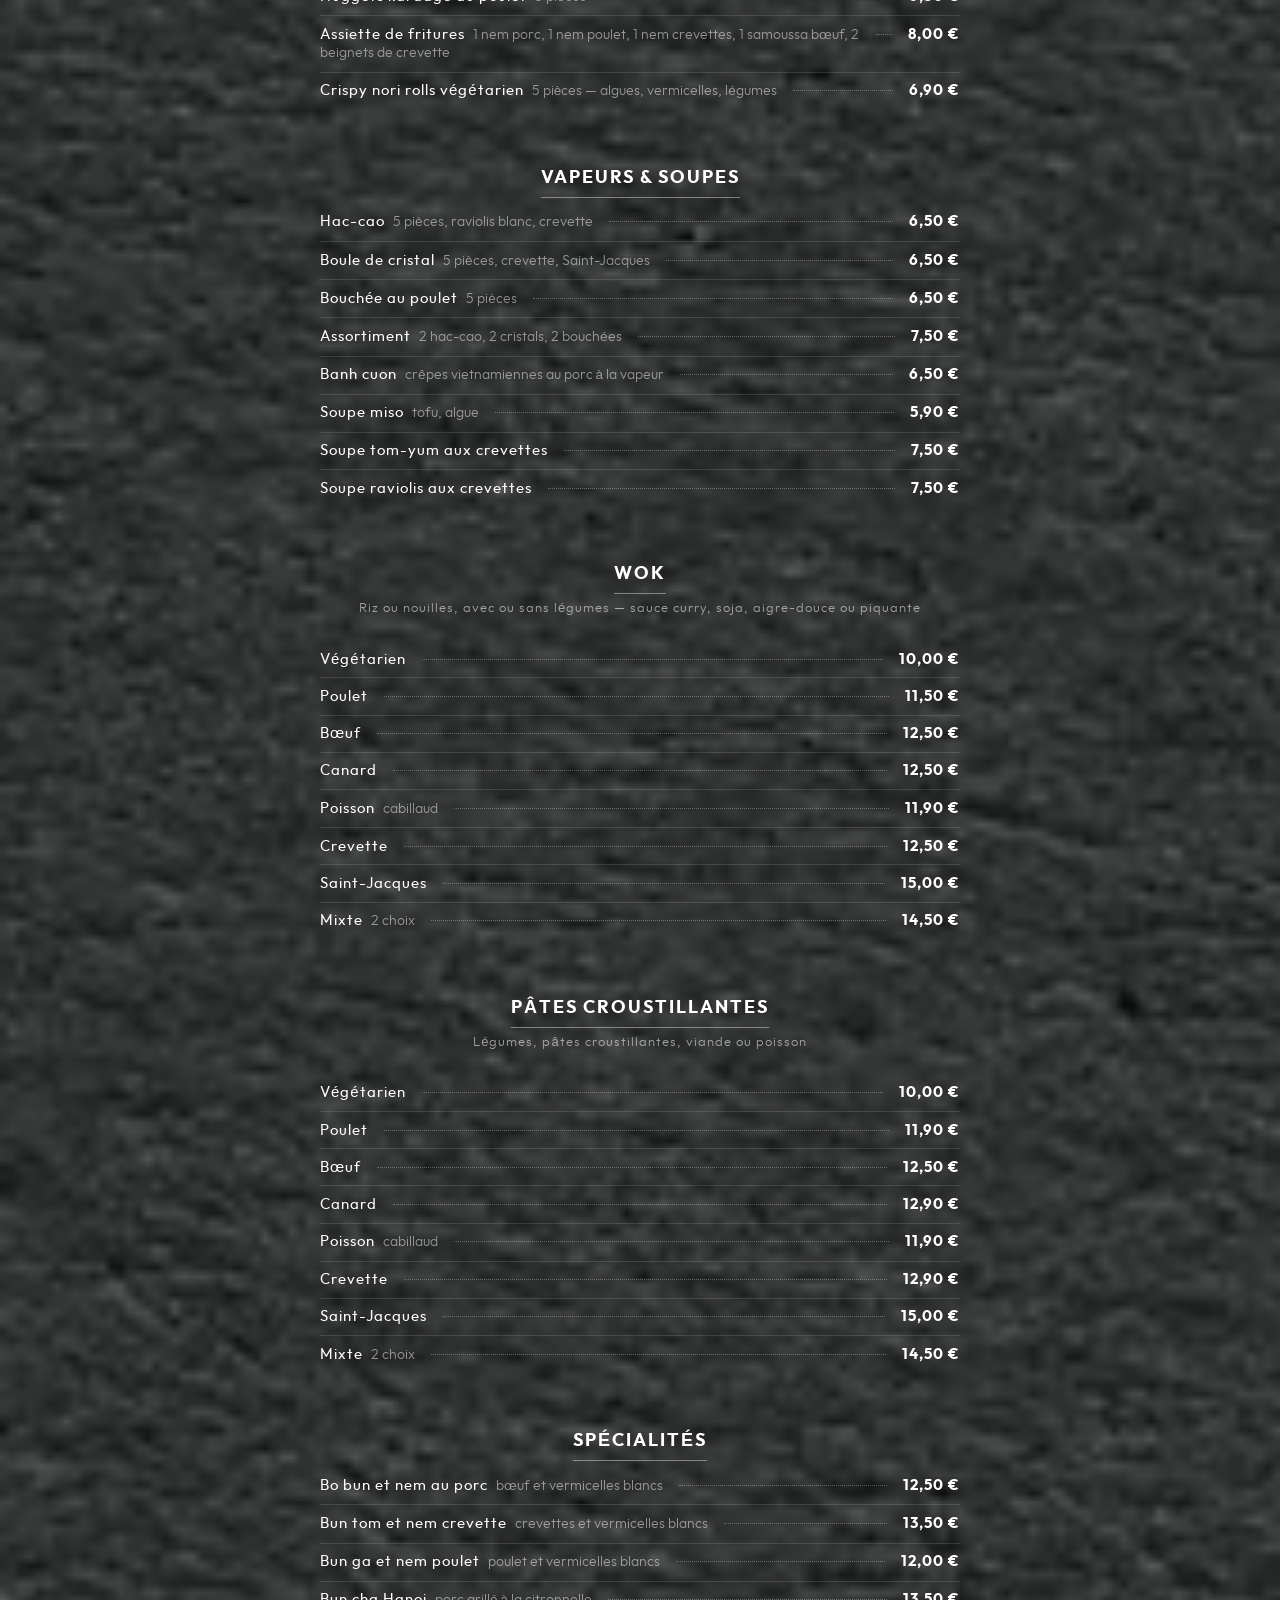
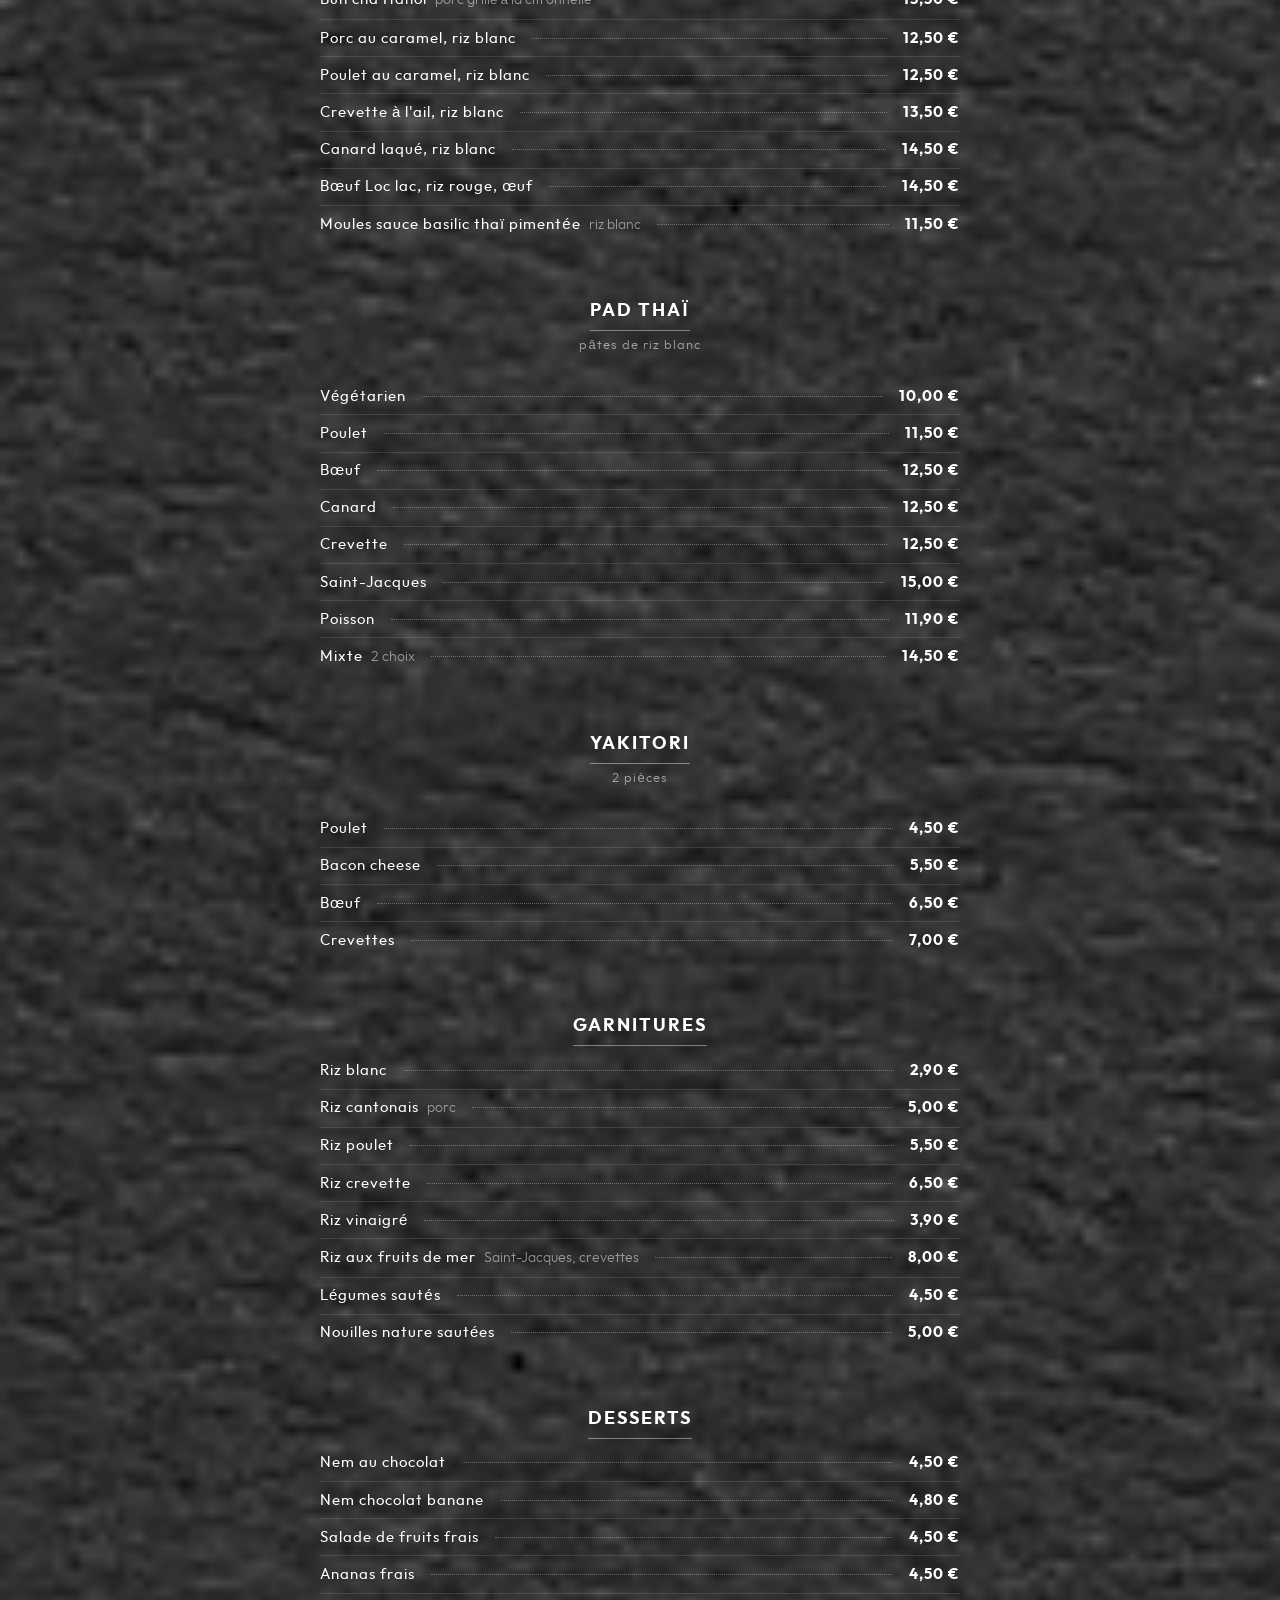
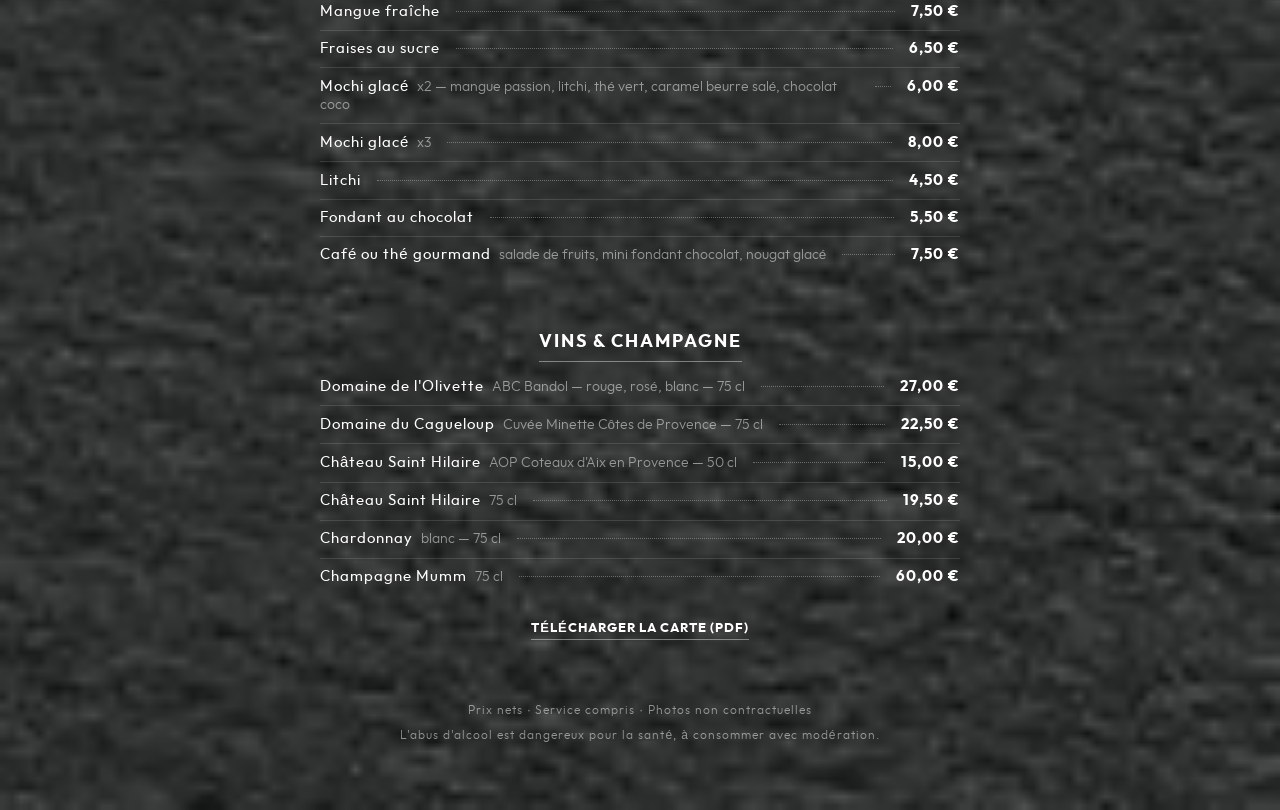
==== commit 4c00afe3: "feat: integrate menu as native HTML on home (single landing) - Remove separate carte.html, carte.css" ====
--- a/index.html
+++ b/index.html
@@ -213,7 +213,7 @@
      <!-- /m_editable -->
     </div>
     <!-- m_editable region-id="editable-static-tag-U152-BP_infinity" template="index.html" data-type="html" data-ice-options="disableImageResize,link,clickable" data-ice-editable="link" -->
-    <a class="nonblock nontext rounded-corners clearfix colelem" id="u152-4" href="carte.html" data-muse-uid="U152" data-muse-type="txt_frame" data-sizePolicy="fixed" data-pintopage="page_fluidx" title="Consulter la carte WoknRolls"><!-- content --><p>CONSULTER la carte</p></a>
+    <a class="nonblock nontext rounded-corners clearfix colelem" id="u152-4" href="#carte" data-muse-uid="U152" data-muse-type="txt_frame" data-sizePolicy="fixed" data-pintopage="page_fluidx" title="Consulter la carte WoknRolls"><!-- content --><p>CONSULTER la carte</p></a>
     <!-- /m_editable -->
     <div class="colelem" id="u270"><!-- custom html -->
      <script src="https://apps.elfsight.com/p/platform.js" defer></script>
@@ -259,6 +259,393 @@
     </div>
    </div>
   </div>
+
+  <!-- ===== CARTE EN TEXTE NATIF (SEO) ===================================
+       Insérée hors du #page Muse pour ne pas perturber sa mise en page.
+       Style aligné sur le langage de la home : Outfit, blanc, centré,
+       letter-spacing 1px, fond papier (texture déjà sur <html>).
+       ==================================================================== -->
+  <style>
+    #carte{
+      font-family: '__Outfit_5', "Outfit", Helvetica, Arial, sans-serif;
+      color:#FFFFFF;
+      letter-spacing:1px;
+      text-align:center;
+      padding: 80px 24px 60px;
+      max-width: 960px;
+      margin: 0 auto;
+      scroll-margin-top: 20px;
+    }
+    #carte h2{
+      font-size: 28px; font-weight:700; text-transform:uppercase;
+      letter-spacing:2px; margin: 0 0 12px;
+    }
+    #carte .carte-intro{
+      font-size:15px; font-weight:300; color:rgba(255,255,255,.7);
+      max-width: 56ch; margin: 0 auto 50px; line-height:1.7;
+    }
+    #carte h3{
+      font-size: 18px; font-weight:700; text-transform:uppercase;
+      letter-spacing:2px; margin: 60px 0 6px;
+      display:inline-block; padding-bottom:10px;
+      border-bottom:1px solid rgba(255,255,255,.4);
+    }
+    #carte .sub{
+      font-size:13px; font-weight:300; color:rgba(255,255,255,.55);
+      margin: 0 0 24px; letter-spacing:1px;
+    }
+    #carte ul.dishes{
+      list-style:none; padding:0;
+      max-width: 640px; margin: 0 auto; text-align:left;
+    }
+    #carte ul.dishes li{
+      display:flex; align-items:baseline; gap:.5rem;
+      padding:.6rem 0;
+      font-size: 15px; font-weight:400;
+      border-top:1px solid rgba(255,255,255,.12);
+    }
+    #carte ul.dishes li:first-child{ border-top:none; }
+    #carte ul.dishes .dots{
+      flex:1; border-bottom:1px dotted rgba(255,255,255,.3);
+      margin: 0 .5rem; position:relative; top:-4px; min-width:1rem;
+    }
+    #carte ul.dishes .price{
+      flex: 0 0 auto; font-weight:700; font-variant-numeric:tabular-nums;
+    }
+    #carte ul.dishes em{
+      font-style:normal; color:rgba(255,255,255,.5);
+      font-size:.9em; font-weight:300; margin-left:.25rem; letter-spacing:0;
+    }
+    #carte .menu-card{
+      border:1px solid rgba(255,255,255,.2);
+      border-radius: 14px;
+      padding: 24px;
+      margin: 0 auto 18px;
+      max-width: 640px; text-align:left;
+    }
+    #carte .menu-card .row{
+      display:flex; justify-content:space-between; align-items:baseline;
+      gap:1rem;
+      padding-bottom:10px; margin-bottom:12px;
+      border-bottom:1px solid rgba(255,255,255,.2);
+    }
+    #carte .menu-card h4{
+      font-size:15px; font-weight:700; text-transform:uppercase; letter-spacing:1px; margin:0;
+    }
+    #carte .menu-card .p{ font-size:18px; font-weight:700; }
+    #carte .menu-card p{
+      margin:6px 0; font-size:14px; font-weight:300;
+      color:rgba(255,255,255,.75); line-height:1.7;
+    }
+    #carte .menu-card p strong{
+      font-weight:700; text-transform:uppercase; letter-spacing:1px;
+      font-size:12px; margin-right:6px; color:#FFF;
+    }
+    #carte .legal{
+      font-size:12px; color:rgba(255,255,255,.5);
+      font-weight:300; line-height:1.8; max-width: 60ch; margin: 60px auto 0;
+    }
+    #carte .legal p{ margin:.2rem 0; }
+    #carte .pdf-link{
+      display:inline-block; margin-top:24px; font-size:13px;
+      font-weight:700; letter-spacing:1px; text-transform:uppercase;
+      border-bottom:1px solid rgba(255,255,255,.4); padding-bottom:2px;
+    }
+    #carte .pdf-link:hover{ border-bottom-color:#FFFFFF; }
+    @media (max-width: 600px){
+      #carte{ padding: 60px 18px 40px; }
+      #carte h2{ font-size:22px; }
+      #carte h3{ font-size:16px; margin-top:48px; }
+    }
+  </style>
+
+  <section id="carte" aria-labelledby="carte-title">
+
+    <h2 id="carte-title">La carte</h2>
+    <p class="carte-intro">
+      Spécialités japonaises et asiatiques à Saint-Cyr-sur-Mer. Sur place, à emporter et en livraison.
+      Ouvert tous les jours sauf le mercredi · 11h00–14h00 / 18h30–22h00 · Livraison à partir de 15&nbsp;€.
+    </p>
+
+    <h3>Menus</h3>
+    <p class="sub">Composés sur place</p>
+
+    <article class="menu-card">
+      <div class="row"><h4>Menu wok midi</h4><span class="p">18,00&nbsp;€</span></div>
+      <p><strong>Entrée :</strong> nem au porc, nem au poulet, nem aux crevettes (4 pièces) ou salade de poulet.</p>
+      <p><strong>Plat wok :</strong> bœuf, poulet ou végétarien — légumes, riz ou nouilles. Sauce soja, piquante, aigre-douce ou curry.</p>
+      <p><strong>Dessert :</strong> salade de fruits, litchi, nem chocolat ou nem chocolat banane.</p>
+    </article>
+
+    <article class="menu-card">
+      <div class="row"><h4>Menu sushi</h4><span class="p">16,00&nbsp;€</span></div>
+      <p>Sushi saumon, thon, crevette, daurade, magret de canard, avocat, anguille, saumon fromage. Salade wakame.</p>
+    </article>
+
+    <article class="menu-card">
+      <div class="row"><h4>Menu rolls</h4><span class="p">18,00&nbsp;€</span></div>
+      <p><strong>Entrée :</strong> sushi saumon (2), sushi thon (2), california saumon (6).</p>
+      <p><strong>Plat :</strong> yakitori poulet (2), bœuf (2), bacon cheese (2). Riz blanc.</p>
+    </article>
+
+    <article class="menu-card">
+      <div class="row"><h4>Menu yaki n rolls — pour 2</h4><span class="p">56,00&nbsp;€</span></div>
+      <p><strong>Entrée :</strong> sushi saumon (2), thon (2), salmon rolls (6), california saumon (6), california thon (6), sashimi saumon (4), thon (4), daurade (4), crevette (4).</p>
+      <p><strong>Plat :</strong> yakitori poulet (2), bœuf (2), crevette (2). Riz blanc.</p>
+    </article>
+
+    <article class="menu-card">
+      <div class="row"><h4>Menu enfant</h4><span class="p">10,50&nbsp;€</span></div>
+      <p>5 nuggets karaage au poulet, 2 nems au poulet, riz, 1 boule de glace.</p>
+    </article>
+
+    <h3>Sushi</h3>
+    <p class="sub">2 pièces</p>
+    <ul class="dishes">
+      <li><span>Saumon</span><span class="dots"></span><span class="price">4,50&nbsp;€</span></li>
+      <li><span>Saumon, fromage</span><span class="dots"></span><span class="price">5,00&nbsp;€</span></li>
+      <li><span>Saumon cuit <em>oignons frits</em></span><span class="dots"></span><span class="price">4,50&nbsp;€</span></li>
+      <li><span>Thon</span><span class="dots"></span><span class="price">5,00&nbsp;€</span></li>
+      <li><span>Thon cuit <em>oignons frits</em></span><span class="dots"></span><span class="price">4,50&nbsp;€</span></li>
+      <li><span>Crevette</span><span class="dots"></span><span class="price">4,50&nbsp;€</span></li>
+      <li><span>Daurade</span><span class="dots"></span><span class="price">5,00&nbsp;€</span></li>
+      <li><span>Anguille</span><span class="dots"></span><span class="price">5,00&nbsp;€</span></li>
+      <li><span>Avocat</span><span class="dots"></span><span class="price">3,80&nbsp;€</span></li>
+      <li><span>Magret de canard fumé</span><span class="dots"></span><span class="price">5,00&nbsp;€</span></li>
+      <li><span>Œufs de saumon, algue</span><span class="dots"></span><span class="price">6,00&nbsp;€</span></li>
+      <li><span>Saumon, fromage, tulip</span><span class="dots"></span><span class="price">6,50&nbsp;€</span></li>
+      <li><span>Tulip ikuna <em>saumon, œufs de saumon</em></span><span class="dots"></span><span class="price">6,90&nbsp;€</span></li>
+    </ul>
+
+    <h3>Maki</h3>
+    <p class="sub">6 pièces — feuille d'algue</p>
+    <ul class="dishes">
+      <li><span>Saumon</span><span class="dots"></span><span class="price">4,50&nbsp;€</span></li>
+      <li><span>Saumon, fromage</span><span class="dots"></span><span class="price">5,00&nbsp;€</span></li>
+      <li><span>Saumon cuit <em>oignons frits</em></span><span class="dots"></span><span class="price">4,90&nbsp;€</span></li>
+      <li><span>Thon</span><span class="dots"></span><span class="price">5,00&nbsp;€</span></li>
+      <li><span>Thon cuit <em>oignons frits</em></span><span class="dots"></span><span class="price">4,00&nbsp;€</span></li>
+      <li><span>Concombre</span><span class="dots"></span><span class="price">4,50&nbsp;€</span></li>
+      <li><span>Avocat</span><span class="dots"></span><span class="price">4,50&nbsp;€</span></li>
+      <li><span>Avocat cheese</span><span class="dots"></span><span class="price">4,90&nbsp;€</span></li>
+      <li><span>Crevette <em>oignons frits</em></span><span class="dots"></span><span class="price">5,00&nbsp;€</span></li>
+      <li><span>Anguille</span><span class="dots"></span><span class="price">5,00&nbsp;€</span></li>
+      <li><span>Magret de canard fumé <em>oignons frits</em></span><span class="dots"></span><span class="price">5,50&nbsp;€</span></li>
+      <li><span>Chair de crabe</span><span class="dots"></span><span class="price">5,90&nbsp;€</span></li>
+      <li><span>Poulet curry <em>oignons frits</em></span><span class="dots"></span><span class="price">4,90&nbsp;€</span></li>
+      <li><span>Salmon rolls <em>saumon, fromage</em></span><span class="dots"></span><span class="price">7,50&nbsp;€</span></li>
+      <li><span>Fromage St Morêt</span><span class="dots"></span><span class="price">4,50&nbsp;€</span></li>
+    </ul>
+
+    <h3>California</h3>
+    <p class="sub">6 pièces — feuille d'algue, avocat, mayonnaise, concombre</p>
+    <ul class="dishes">
+      <li><span>Saumon</span><span class="dots"></span><span class="price">6,90&nbsp;€</span></li>
+      <li><span>Thon</span><span class="dots"></span><span class="price">6,90&nbsp;€</span></li>
+      <li><span>Anguille</span><span class="dots"></span><span class="price">6,50&nbsp;€</span></li>
+      <li><span>Rainbow <em>saumon, œufs de saumon</em></span><span class="dots"></span><span class="price">7,80&nbsp;€</span></li>
+      <li><span>Crevette panée <em>oignons frits</em></span><span class="dots"></span><span class="price">7,30&nbsp;€</span></li>
+      <li><span>Saumon, fromage</span><span class="dots"></span><span class="price">6,90&nbsp;€</span></li>
+      <li><span>Thon cuit <em>oignons frits</em></span><span class="dots"></span><span class="price">6,90&nbsp;€</span></li>
+      <li><span>Saumon cuit <em>oignons frits</em></span><span class="dots"></span><span class="price">6,50&nbsp;€</span></li>
+      <li><span>Foie gras, confit de figue</span><span class="dots"></span><span class="price">7,50&nbsp;€</span></li>
+      <li><span>Fromage St Morêt</span><span class="dots"></span><span class="price">6,50&nbsp;€</span></li>
+      <li><span>Surimi <em>oignons frits</em></span><span class="dots"></span><span class="price">6,50&nbsp;€</span></li>
+      <li><span>Fromage de chèvre pané, miel</span><span class="dots"></span><span class="price">6,50&nbsp;€</span></li>
+      <li><span>Magret de canard fumé <em>oignons frits</em></span><span class="dots"></span><span class="price">6,50&nbsp;€</span></li>
+      <li><span>Végé <em>avocat, concombre, oignons frits</em></span><span class="dots"></span><span class="price">5,90&nbsp;€</span></li>
+      <li><span>Chair de crabe</span><span class="dots"></span><span class="price">7,50&nbsp;€</span></li>
+      <li><span>Poulet curry <em>oignons frits</em></span><span class="dots"></span><span class="price">6,30&nbsp;€</span></li>
+      <li><span>Fromage raclette</span><span class="dots"></span><span class="price">6,90&nbsp;€</span></li>
+    </ul>
+
+    <h3>Spring rolls</h3>
+    <p class="sub">6 pièces — feuille de riz, avocat, concombre</p>
+    <ul class="dishes">
+      <li><span>Saumon</span><span class="dots"></span><span class="price">6,90&nbsp;€</span></li>
+      <li><span>Thon</span><span class="dots"></span><span class="price">6,90&nbsp;€</span></li>
+      <li><span>Anguille</span><span class="dots"></span><span class="price">6,50&nbsp;€</span></li>
+      <li><span>Poulet curry <em>oignons frits</em></span><span class="dots"></span><span class="price">6,50&nbsp;€</span></li>
+      <li><span>Thon cuit <em>oignons frits</em></span><span class="dots"></span><span class="price">6,50&nbsp;€</span></li>
+      <li><span>Saumon cuit <em>oignons frits</em></span><span class="dots"></span><span class="price">6,50&nbsp;€</span></li>
+      <li><span>Saumon, fromage</span><span class="dots"></span><span class="price">7,00&nbsp;€</span></li>
+      <li><span>Crevette</span><span class="dots"></span><span class="price">7,00&nbsp;€</span></li>
+      <li><span>Chair de crabe</span><span class="dots"></span><span class="price">7,50&nbsp;€</span></li>
+      <li><span>Foie gras, confit de figue</span><span class="dots"></span><span class="price">7,50&nbsp;€</span></li>
+      <li><span>Fromage St Morêt</span><span class="dots"></span><span class="price">6,50&nbsp;€</span></li>
+      <li><span>Fromage de chèvre pané, miel</span><span class="dots"></span><span class="price">6,50&nbsp;€</span></li>
+      <li><span>Végé <em>avocat, concombre, oignons frits</em></span><span class="dots"></span><span class="price">6,00&nbsp;€</span></li>
+    </ul>
+
+    <h3>Sashimi</h3>
+    <p class="sub">8 pièces</p>
+    <ul class="dishes">
+      <li><span>Saumon</span><span class="dots"></span><span class="price">10,20&nbsp;€</span></li>
+      <li><span>Thon</span><span class="dots"></span><span class="price">11,50&nbsp;€</span></li>
+      <li><span>Crevette</span><span class="dots"></span><span class="price">10,00&nbsp;€</span></li>
+      <li><span>Daurade</span><span class="dots"></span><span class="price">11,00&nbsp;€</span></li>
+      <li><span>Mixte <em>saumon, thon</em></span><span class="dots"></span><span class="price">12,00&nbsp;€</span></li>
+      <li><span>Assortiment <em>saumon, thon, crevette</em></span><span class="dots"></span><span class="price">12,00&nbsp;€</span></li>
+    </ul>
+
+    <h3>Chirashi</h3>
+    <p class="sub">riz, avocat, concombre, algue</p>
+    <ul class="dishes">
+      <li><span>Saumon <em>œufs de saumon</em></span><span class="dots"></span><span class="price">15,00&nbsp;€</span></li>
+      <li><span>Thon</span><span class="dots"></span><span class="price">16,00&nbsp;€</span></li>
+      <li><span>Crevette</span><span class="dots"></span><span class="price">15,00&nbsp;€</span></li>
+      <li><span>Assortiment <em>saumon, thon, crevette</em></span><span class="dots"></span><span class="price">16,00&nbsp;€</span></li>
+      <li><span>Tartare de saumon <em>saumon, avocat, salade de choux, œuf de saumon</em></span><span class="dots"></span><span class="price">16,00&nbsp;€</span></li>
+    </ul>
+
+    <h3>Entrées froides</h3>
+    <ul class="dishes">
+      <li><span>Rouleaux de Printemps poulet, crevettes <em>2 pièces</em></span><span class="dots"></span><span class="price">5,00&nbsp;€</span></li>
+      <li><span>Rouleaux de Printemps bœuf <em>2 pièces</em></span><span class="dots"></span><span class="price">7,00&nbsp;€</span></li>
+      <li><span>Rouleaux de Printemps surimi, crevettes <em>2 pièces</em></span><span class="dots"></span><span class="price">5,00&nbsp;€</span></li>
+      <li><span>Salade de choux</span><span class="dots"></span><span class="price">4,50&nbsp;€</span></li>
+      <li><span>Salade au poulet</span><span class="dots"></span><span class="price">6,00&nbsp;€</span></li>
+      <li><span>Salade crevette, chair de crabe</span><span class="dots"></span><span class="price">7,50&nbsp;€</span></li>
+      <li><span>Salade thaï au bœuf pimentée</span><span class="dots"></span><span class="price">7,50&nbsp;€</span></li>
+      <li><span>Salade d'algue wakame</span><span class="dots"></span><span class="price">4,50&nbsp;€</span></li>
+    </ul>
+
+    <h3>Fritures</h3>
+    <ul class="dishes">
+      <li><span>Nem au porc <em>4 pièces</em></span><span class="dots"></span><span class="price">6,30&nbsp;€</span></li>
+      <li><span>Nem au poulet <em>4 pièces</em></span><span class="dots"></span><span class="price">6,30&nbsp;€</span></li>
+      <li><span>Nem au fromage de chèvre <em>4 pièces</em></span><span class="dots"></span><span class="price">6,50&nbsp;€</span></li>
+      <li><span>Raviolis gyosa au poulet <em>5 pièces</em></span><span class="dots"></span><span class="price">5,80&nbsp;€</span></li>
+      <li><span>Raviolis gyosa aux crevettes <em>5 pièces</em></span><span class="dots"></span><span class="price">7,50&nbsp;€</span></li>
+      <li><span>Nems aux crevettes <em>4 pièces</em></span><span class="dots"></span><span class="price">6,50&nbsp;€</span></li>
+      <li><span>Samoussa au poulet <em>4 pièces</em></span><span class="dots"></span><span class="price">6,50&nbsp;€</span></li>
+      <li><span>Samoussa au bœuf <em>4 pièces</em></span><span class="dots"></span><span class="price">6,50&nbsp;€</span></li>
+      <li><span>Beignet de crevette <em>6 pièces</em></span><span class="dots"></span><span class="price">7,50&nbsp;€</span></li>
+      <li><span>Nuggets karaage au poulet <em>5 pièces</em></span><span class="dots"></span><span class="price">6,50&nbsp;€</span></li>
+      <li><span>Assiette de fritures <em>1 nem porc, 1 nem poulet, 1 nem crevettes, 1 samoussa bœuf, 2 beignets de crevette</em></span><span class="dots"></span><span class="price">8,00&nbsp;€</span></li>
+      <li><span>Crispy nori rolls végétarien <em>5 pièces — algues, vermicelles, légumes</em></span><span class="dots"></span><span class="price">6,90&nbsp;€</span></li>
+    </ul>
+
+    <h3>Vapeurs &amp; soupes</h3>
+    <ul class="dishes">
+      <li><span>Hac-cao <em>5 pièces, raviolis blanc, crevette</em></span><span class="dots"></span><span class="price">6,50&nbsp;€</span></li>
+      <li><span>Boule de cristal <em>5 pièces, crevette, Saint-Jacques</em></span><span class="dots"></span><span class="price">6,50&nbsp;€</span></li>
+      <li><span>Bouchée au poulet <em>5 pièces</em></span><span class="dots"></span><span class="price">6,50&nbsp;€</span></li>
+      <li><span>Assortiment <em>2 hac-cao, 2 cristals, 2 bouchées</em></span><span class="dots"></span><span class="price">7,50&nbsp;€</span></li>
+      <li><span>Banh cuon <em>crêpes vietnamiennes au porc à la vapeur</em></span><span class="dots"></span><span class="price">6,50&nbsp;€</span></li>
+      <li><span>Soupe miso <em>tofu, algue</em></span><span class="dots"></span><span class="price">5,90&nbsp;€</span></li>
+      <li><span>Soupe tom-yum aux crevettes</span><span class="dots"></span><span class="price">7,50&nbsp;€</span></li>
+      <li><span>Soupe raviolis aux crevettes</span><span class="dots"></span><span class="price">7,50&nbsp;€</span></li>
+    </ul>
+
+    <h3>Wok</h3>
+    <p class="sub">Riz ou nouilles, avec ou sans légumes — sauce curry, soja, aigre-douce ou piquante</p>
+    <ul class="dishes">
+      <li><span>Végétarien</span><span class="dots"></span><span class="price">10,00&nbsp;€</span></li>
+      <li><span>Poulet</span><span class="dots"></span><span class="price">11,50&nbsp;€</span></li>
+      <li><span>Bœuf</span><span class="dots"></span><span class="price">12,50&nbsp;€</span></li>
+      <li><span>Canard</span><span class="dots"></span><span class="price">12,50&nbsp;€</span></li>
+      <li><span>Poisson <em>cabillaud</em></span><span class="dots"></span><span class="price">11,90&nbsp;€</span></li>
+      <li><span>Crevette</span><span class="dots"></span><span class="price">12,50&nbsp;€</span></li>
+      <li><span>Saint-Jacques</span><span class="dots"></span><span class="price">15,00&nbsp;€</span></li>
+      <li><span>Mixte <em>2 choix</em></span><span class="dots"></span><span class="price">14,50&nbsp;€</span></li>
+    </ul>
+
+    <h3>Pâtes croustillantes</h3>
+    <p class="sub">Légumes, pâtes croustillantes, viande ou poisson</p>
+    <ul class="dishes">
+      <li><span>Végétarien</span><span class="dots"></span><span class="price">10,00&nbsp;€</span></li>
+      <li><span>Poulet</span><span class="dots"></span><span class="price">11,90&nbsp;€</span></li>
+      <li><span>Bœuf</span><span class="dots"></span><span class="price">12,50&nbsp;€</span></li>
+      <li><span>Canard</span><span class="dots"></span><span class="price">12,90&nbsp;€</span></li>
+      <li><span>Poisson <em>cabillaud</em></span><span class="dots"></span><span class="price">11,90&nbsp;€</span></li>
+      <li><span>Crevette</span><span class="dots"></span><span class="price">12,90&nbsp;€</span></li>
+      <li><span>Saint-Jacques</span><span class="dots"></span><span class="price">15,00&nbsp;€</span></li>
+      <li><span>Mixte <em>2 choix</em></span><span class="dots"></span><span class="price">14,50&nbsp;€</span></li>
+    </ul>
+
+    <h3>Spécialités</h3>
+    <ul class="dishes">
+      <li><span>Bo bun et nem au porc <em>bœuf et vermicelles blancs</em></span><span class="dots"></span><span class="price">12,50&nbsp;€</span></li>
+      <li><span>Bun tom et nem crevette <em>crevettes et vermicelles blancs</em></span><span class="dots"></span><span class="price">13,50&nbsp;€</span></li>
+      <li><span>Bun ga et nem poulet <em>poulet et vermicelles blancs</em></span><span class="dots"></span><span class="price">12,00&nbsp;€</span></li>
+      <li><span>Bun cha Hanoi <em>porc grillé à la citronnelle</em></span><span class="dots"></span><span class="price">13,50&nbsp;€</span></li>
+      <li><span>Porc au caramel, riz blanc</span><span class="dots"></span><span class="price">12,50&nbsp;€</span></li>
+      <li><span>Poulet au caramel, riz blanc</span><span class="dots"></span><span class="price">12,50&nbsp;€</span></li>
+      <li><span>Crevette à l'ail, riz blanc</span><span class="dots"></span><span class="price">13,50&nbsp;€</span></li>
+      <li><span>Canard laqué, riz blanc</span><span class="dots"></span><span class="price">14,50&nbsp;€</span></li>
+      <li><span>Bœuf Loc lac, riz rouge, œuf</span><span class="dots"></span><span class="price">14,50&nbsp;€</span></li>
+      <li><span>Moules sauce basilic thaï pimentée <em>riz blanc</em></span><span class="dots"></span><span class="price">11,50&nbsp;€</span></li>
+    </ul>
+
+    <h3>Pad thaï</h3>
+    <p class="sub">pâtes de riz blanc</p>
+    <ul class="dishes">
+      <li><span>Végétarien</span><span class="dots"></span><span class="price">10,00&nbsp;€</span></li>
+      <li><span>Poulet</span><span class="dots"></span><span class="price">11,50&nbsp;€</span></li>
+      <li><span>Bœuf</span><span class="dots"></span><span class="price">12,50&nbsp;€</span></li>
+      <li><span>Canard</span><span class="dots"></span><span class="price">12,50&nbsp;€</span></li>
+      <li><span>Crevette</span><span class="dots"></span><span class="price">12,50&nbsp;€</span></li>
+      <li><span>Saint-Jacques</span><span class="dots"></span><span class="price">15,00&nbsp;€</span></li>
+      <li><span>Poisson</span><span class="dots"></span><span class="price">11,90&nbsp;€</span></li>
+      <li><span>Mixte <em>2 choix</em></span><span class="dots"></span><span class="price">14,50&nbsp;€</span></li>
+    </ul>
+
+    <h3>Yakitori</h3>
+    <p class="sub">2 pièces</p>
+    <ul class="dishes">
+      <li><span>Poulet</span><span class="dots"></span><span class="price">4,50&nbsp;€</span></li>
+      <li><span>Bacon cheese</span><span class="dots"></span><span class="price">5,50&nbsp;€</span></li>
+      <li><span>Bœuf</span><span class="dots"></span><span class="price">6,50&nbsp;€</span></li>
+      <li><span>Crevettes</span><span class="dots"></span><span class="price">7,00&nbsp;€</span></li>
+    </ul>
+
+    <h3>Garnitures</h3>
+    <ul class="dishes">
+      <li><span>Riz blanc</span><span class="dots"></span><span class="price">2,90&nbsp;€</span></li>
+      <li><span>Riz cantonais <em>porc</em></span><span class="dots"></span><span class="price">5,00&nbsp;€</span></li>
+      <li><span>Riz poulet</span><span class="dots"></span><span class="price">5,50&nbsp;€</span></li>
+      <li><span>Riz crevette</span><span class="dots"></span><span class="price">6,50&nbsp;€</span></li>
+      <li><span>Riz vinaigré</span><span class="dots"></span><span class="price">3,90&nbsp;€</span></li>
+      <li><span>Riz aux fruits de mer <em>Saint-Jacques, crevettes</em></span><span class="dots"></span><span class="price">8,00&nbsp;€</span></li>
+      <li><span>Légumes sautés</span><span class="dots"></span><span class="price">4,50&nbsp;€</span></li>
+      <li><span>Nouilles nature sautées</span><span class="dots"></span><span class="price">5,00&nbsp;€</span></li>
+    </ul>
+
+    <h3>Desserts</h3>
+    <ul class="dishes">
+      <li><span>Nem au chocolat</span><span class="dots"></span><span class="price">4,50&nbsp;€</span></li>
+      <li><span>Nem chocolat banane</span><span class="dots"></span><span class="price">4,80&nbsp;€</span></li>
+      <li><span>Salade de fruits frais</span><span class="dots"></span><span class="price">4,50&nbsp;€</span></li>
+      <li><span>Ananas frais</span><span class="dots"></span><span class="price">4,50&nbsp;€</span></li>
+      <li><span>Mangue fraîche</span><span class="dots"></span><span class="price">7,50&nbsp;€</span></li>
+      <li><span>Fraises au sucre</span><span class="dots"></span><span class="price">6,50&nbsp;€</span></li>
+      <li><span>Mochi glacé <em>x2 — mangue passion, litchi, thé vert, caramel beurre salé, chocolat coco</em></span><span class="dots"></span><span class="price">6,00&nbsp;€</span></li>
+      <li><span>Mochi glacé <em>x3</em></span><span class="dots"></span><span class="price">8,00&nbsp;€</span></li>
+      <li><span>Litchi</span><span class="dots"></span><span class="price">4,50&nbsp;€</span></li>
+      <li><span>Fondant au chocolat</span><span class="dots"></span><span class="price">5,50&nbsp;€</span></li>
+      <li><span>Café ou thé gourmand <em>salade de fruits, mini fondant chocolat, nougat glacé</em></span><span class="dots"></span><span class="price">7,50&nbsp;€</span></li>
+    </ul>
+
+    <h3>Vins &amp; champagne</h3>
+    <ul class="dishes">
+      <li><span>Domaine de l'Olivette <em>ABC Bandol — rouge, rosé, blanc — 75 cl</em></span><span class="dots"></span><span class="price">27,00&nbsp;€</span></li>
+      <li><span>Domaine du Cagueloup <em>Cuvée Minette Côtes de Provence — 75 cl</em></span><span class="dots"></span><span class="price">22,50&nbsp;€</span></li>
+      <li><span>Château Saint Hilaire <em>AOP Coteaux d'Aix en Provence — 50 cl</em></span><span class="dots"></span><span class="price">15,00&nbsp;€</span></li>
+      <li><span>Château Saint Hilaire <em>75 cl</em></span><span class="dots"></span><span class="price">19,50&nbsp;€</span></li>
+      <li><span>Chardonnay <em>blanc — 75 cl</em></span><span class="dots"></span><span class="price">20,00&nbsp;€</span></li>
+      <li><span>Champagne Mumm <em>75 cl</em></span><span class="dots"></span><span class="price">60,00&nbsp;€</span></li>
+    </ul>
+
+    <a class="pdf-link" href="assets/menunumerique-woknrolls.pdf" target="_blank" rel="noopener">Télécharger la carte (PDF)</a>
+
+    <div class="legal">
+      <p>Prix nets · Service compris · Photos non contractuelles</p>
+      <p>L'abus d'alcool est dangereux pour la santé, à consommer avec modération.</p>
+    </div>
+
+  </section>
+
   <!-- JS includes -->
   <script type="text/javascript">
    if (document.location.protocol != 'https:') document.write('\x3Cscript src="http://musecdn2.businesscatalyst.com/scripts/4.0/jquery-1.8.3.min.js" type="text/javascript">\x3C/script>');
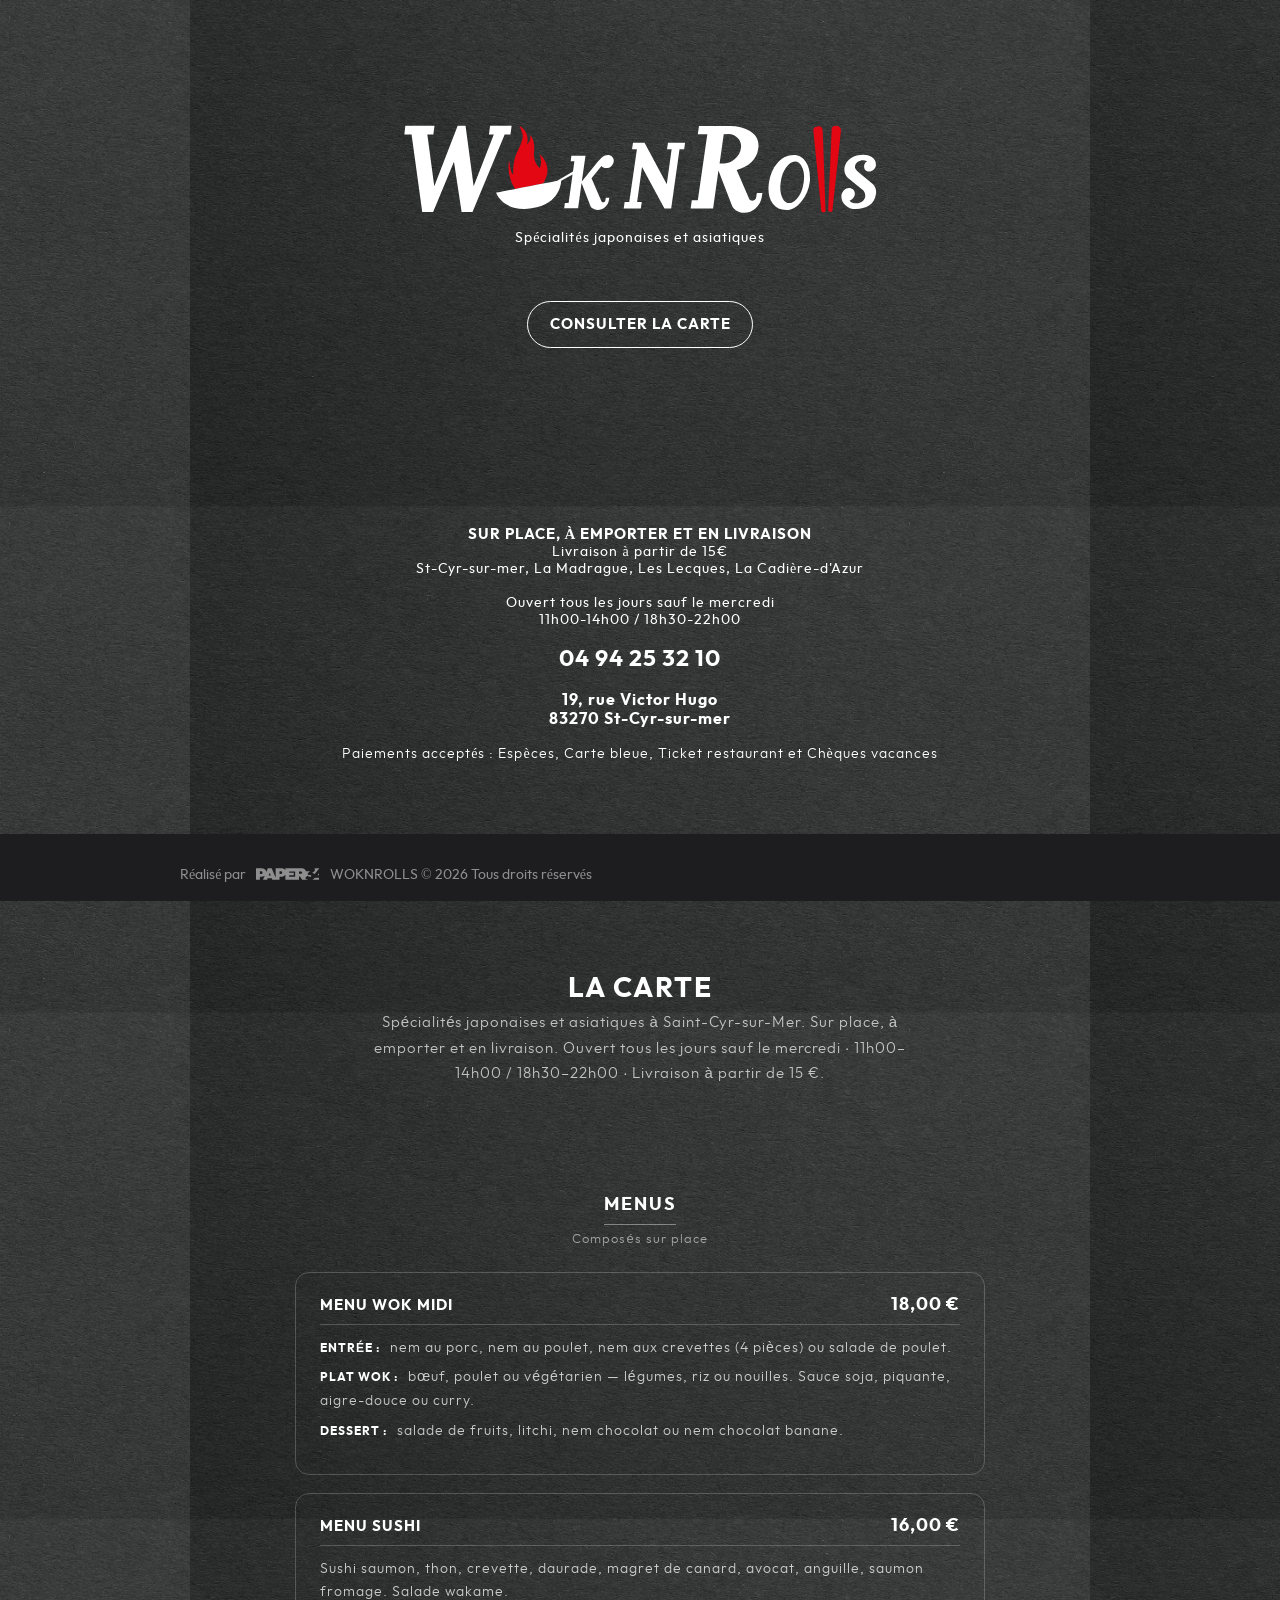
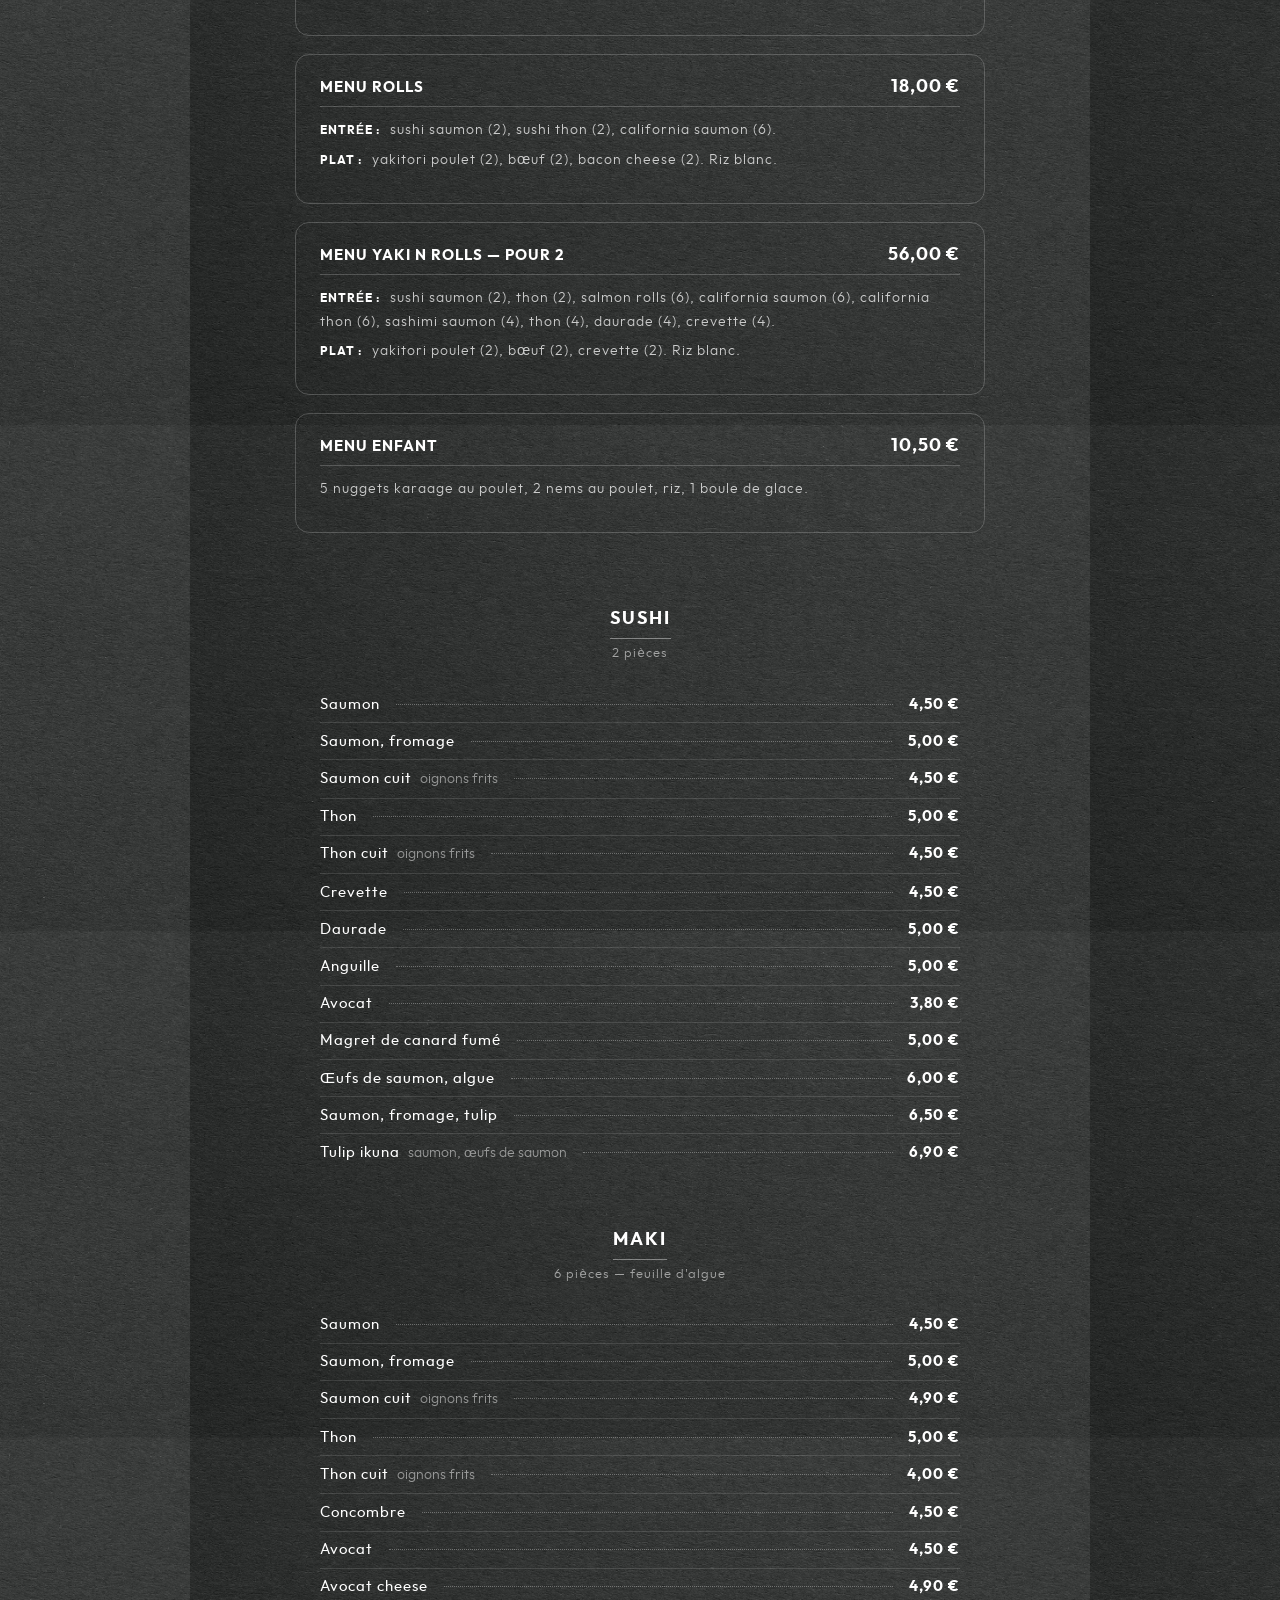
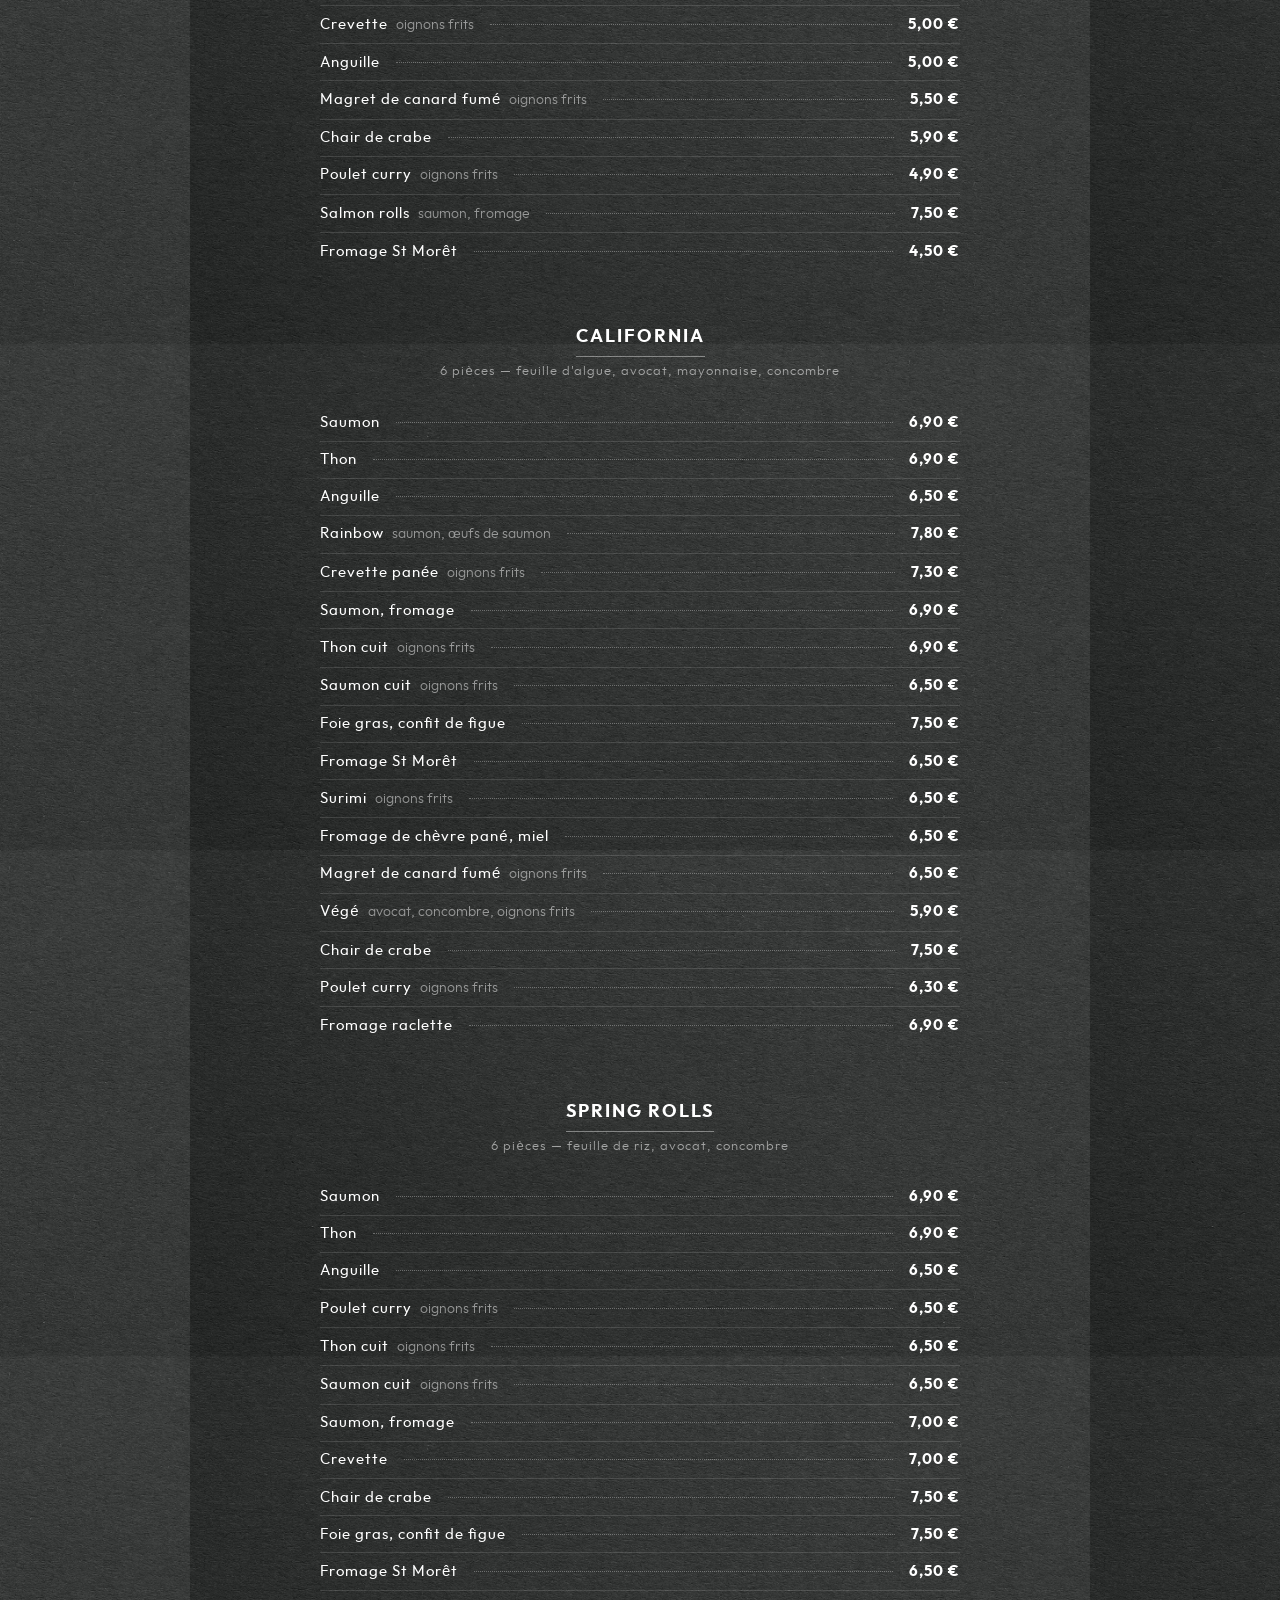
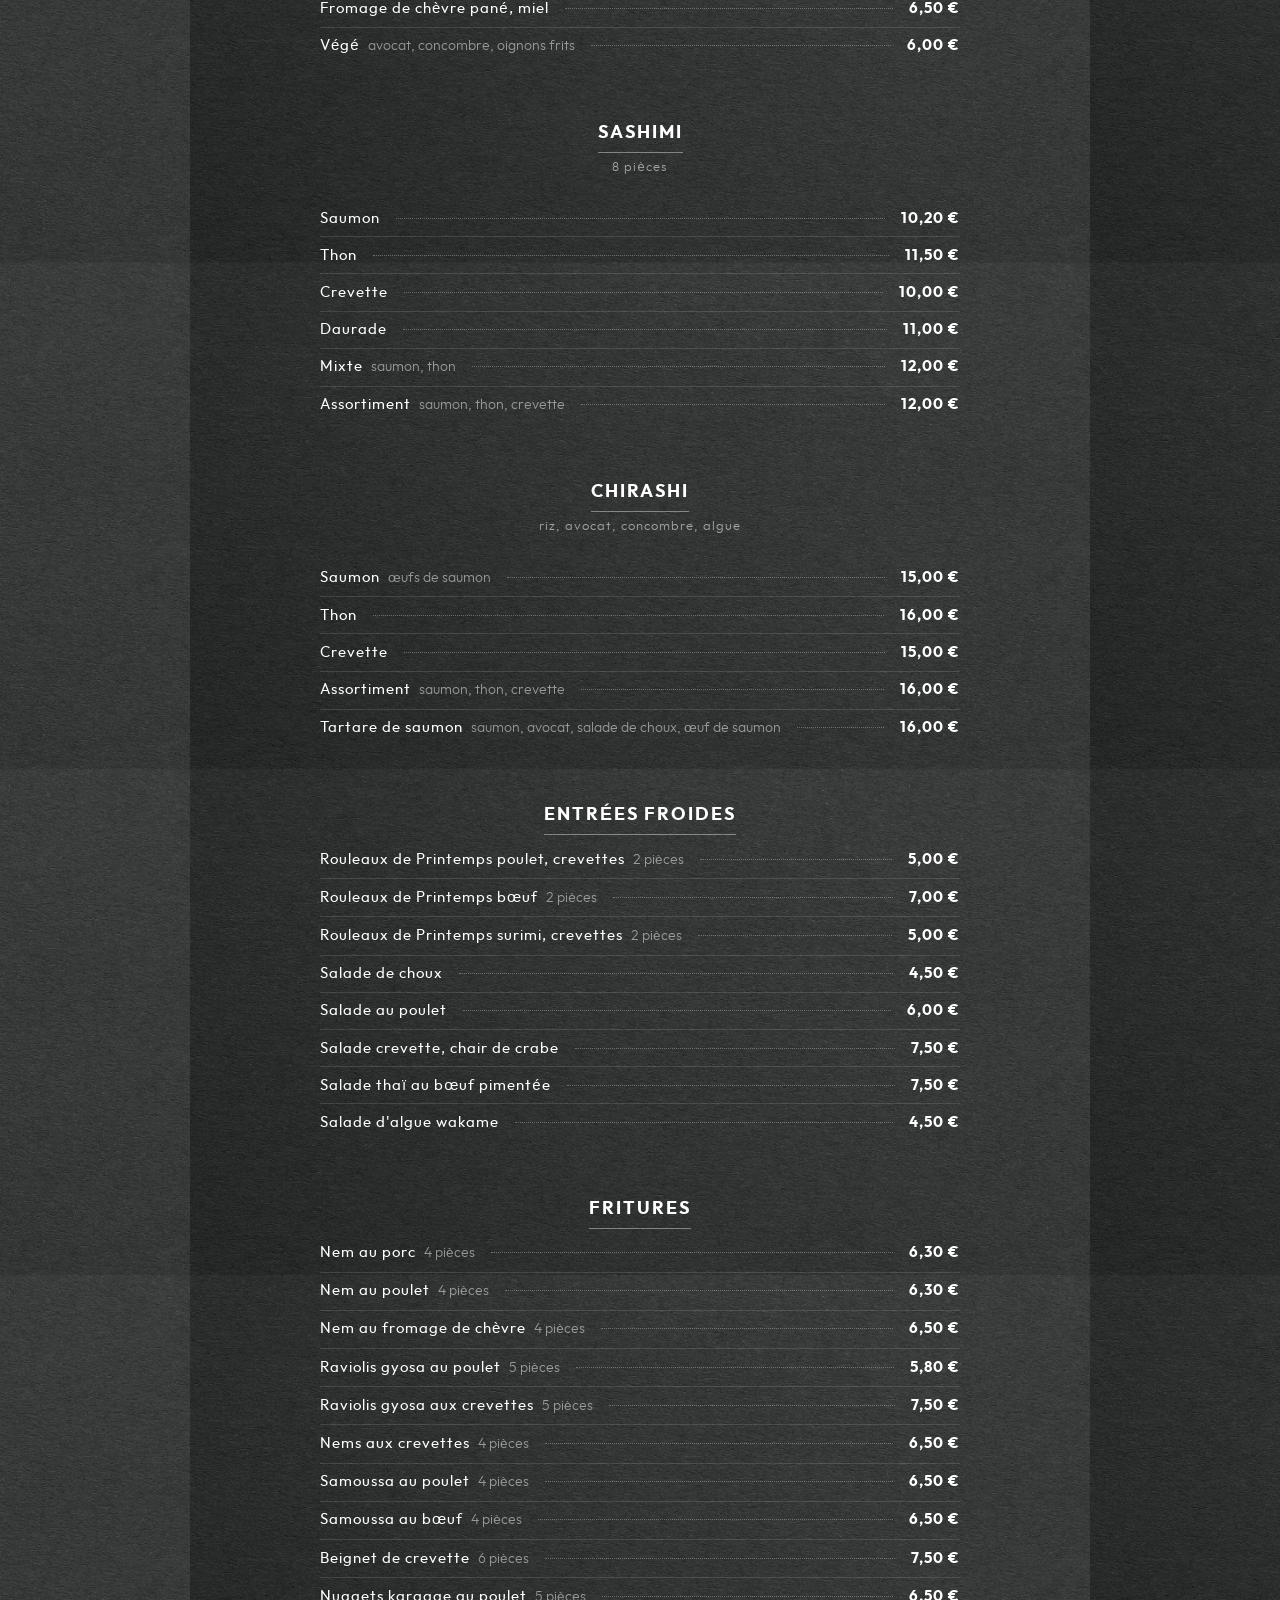
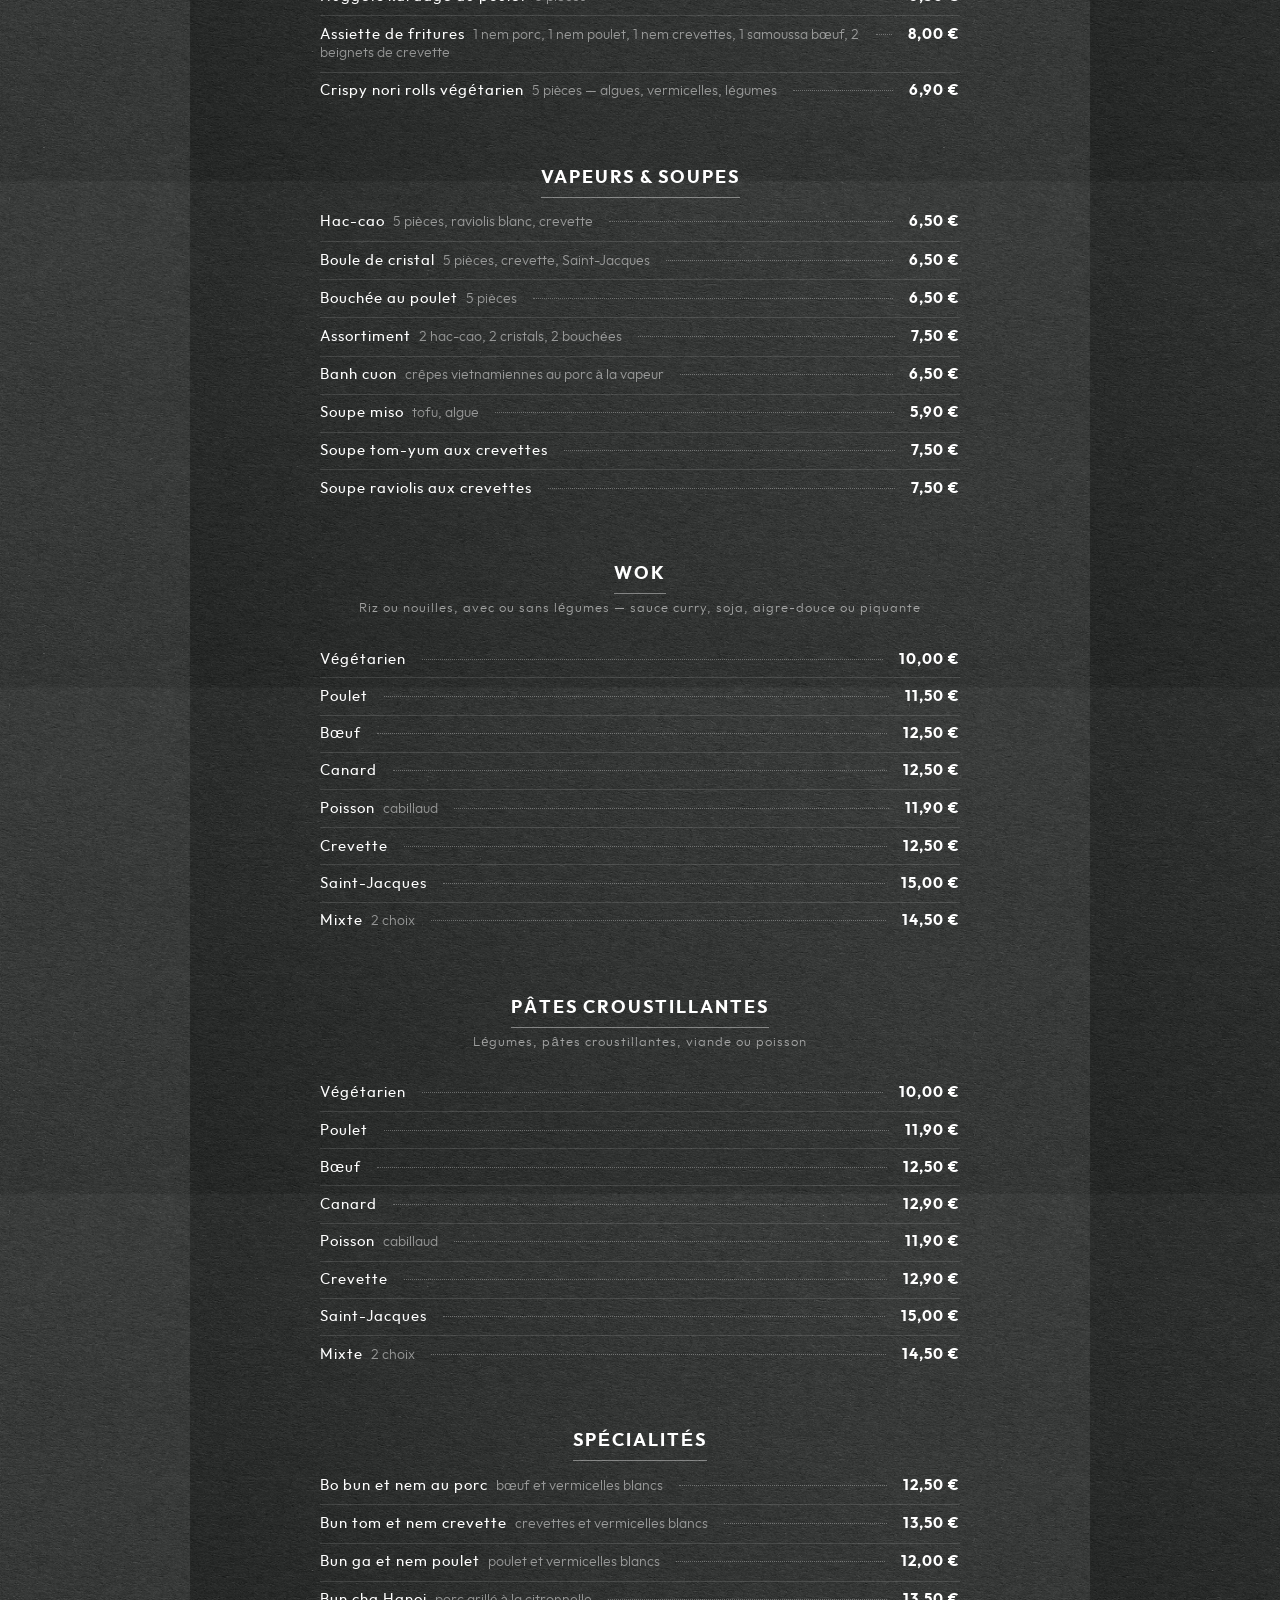
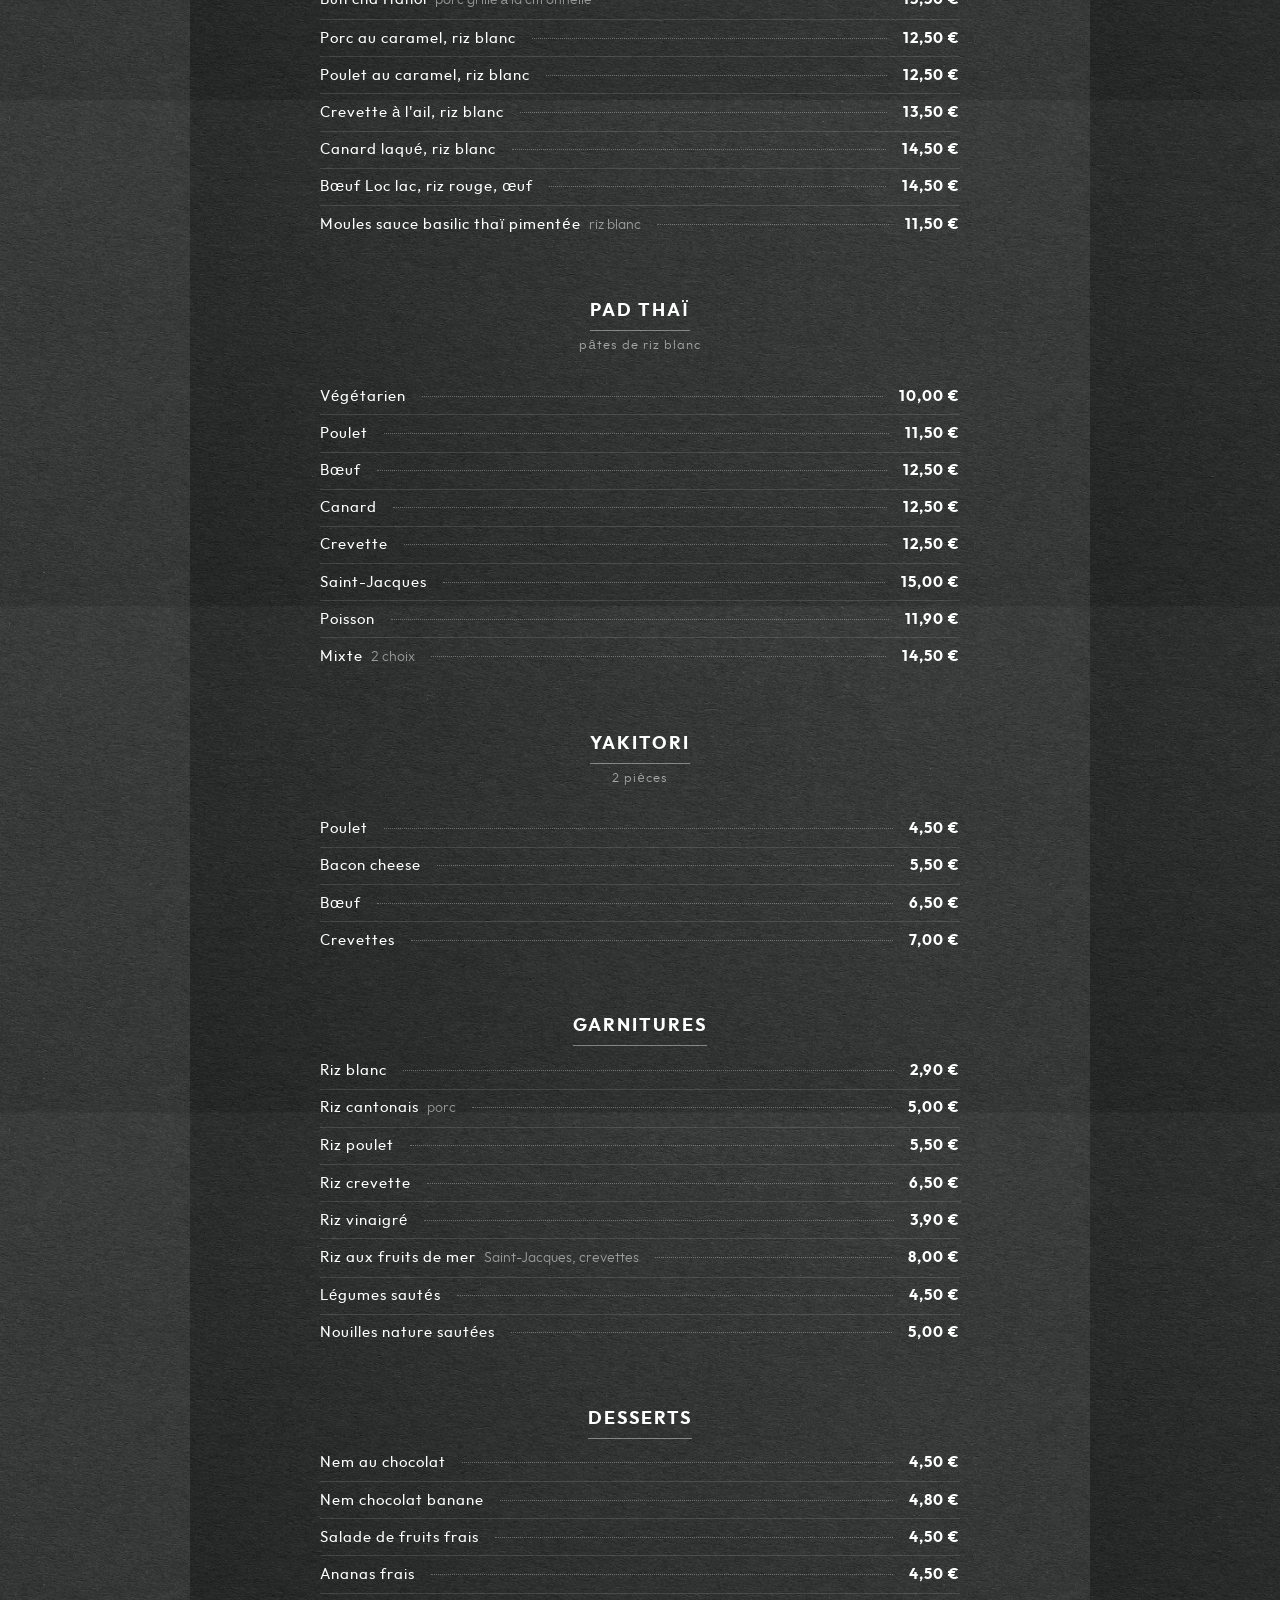
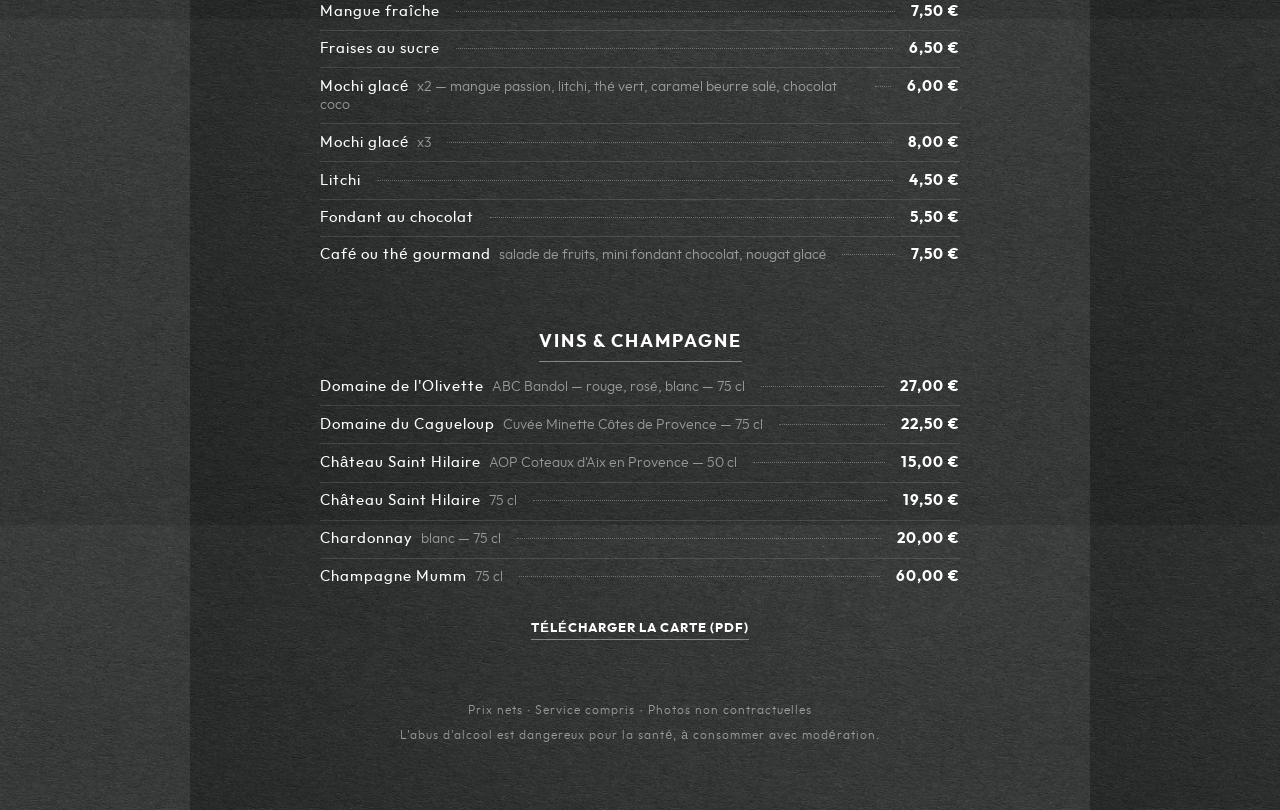
==== commit bf54ce1e: "fix: paper texture pixelation on large screens - Override Muse's background-size:cover (was stretchi" ====
--- a/index.html
+++ b/index.html
@@ -159,6 +159,21 @@
   <link rel="stylesheet" type="text/css" href="css/site_global.css?crc=385285191"/>
   <link rel="stylesheet" type="text/css" href="css/master_a-gabarit.css?crc=3916111419"/>
   <link rel="stylesheet" type="text/css" href="css/index.css?crc=30986901" id="pagesheet"/>
+
+  <!-- Optimisation rendu de la texture papier :
+       Muse impose background-size:cover sur une image 2048×1152, ce qui
+       l'étire et la pixelise sur les grands écrans. On revient à une
+       taille naturelle avec repeat — la texture est suffisamment uniforme
+       pour que le tiling reste invisible. -->
+  <style>
+    html.html{
+      background:#1a1a1a url("images/fondgris-woknrolls2.jpg?crc=185353771") repeat center top scroll !important;
+      background-size: 900px auto !important;
+    }
+    @media (min-width: 1400px){
+      html.html{ background-size: 1100px auto !important; }
+    }
+  </style>
     <!--HTML Widget code-->
    
 
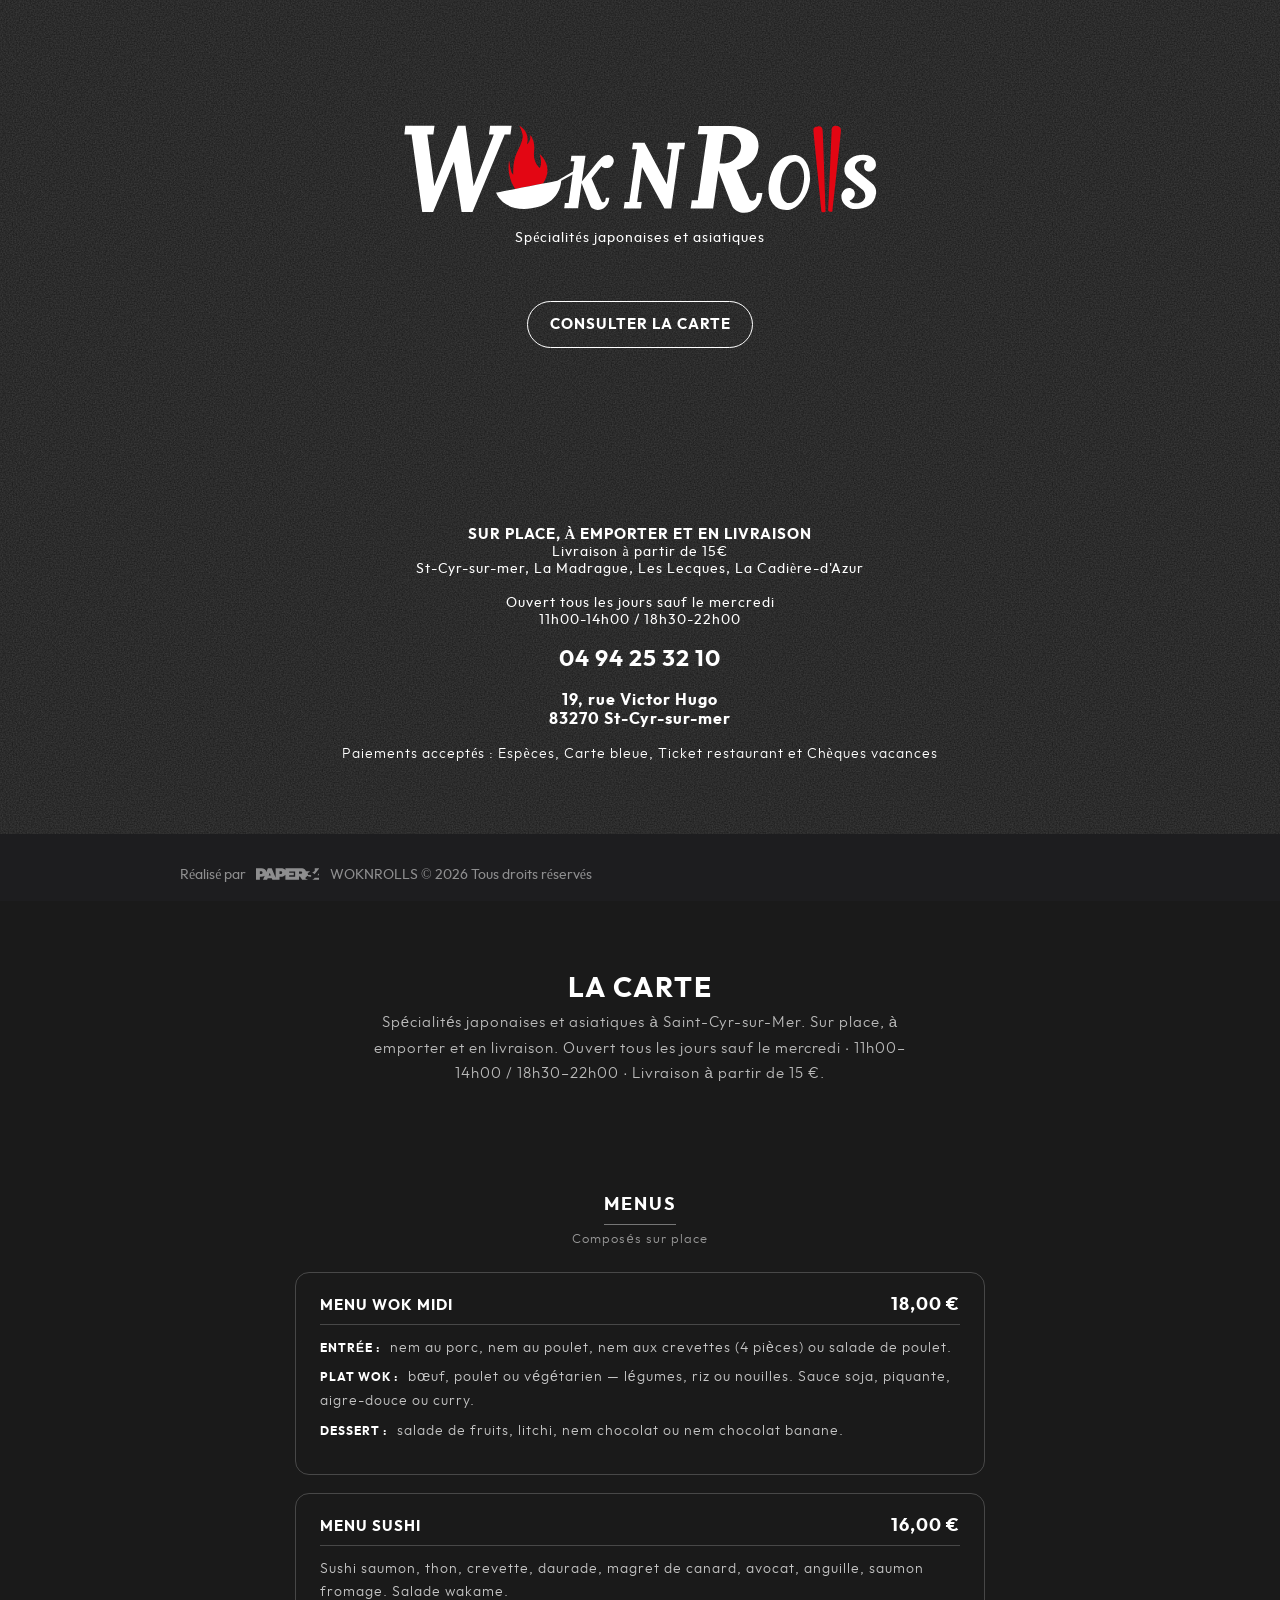
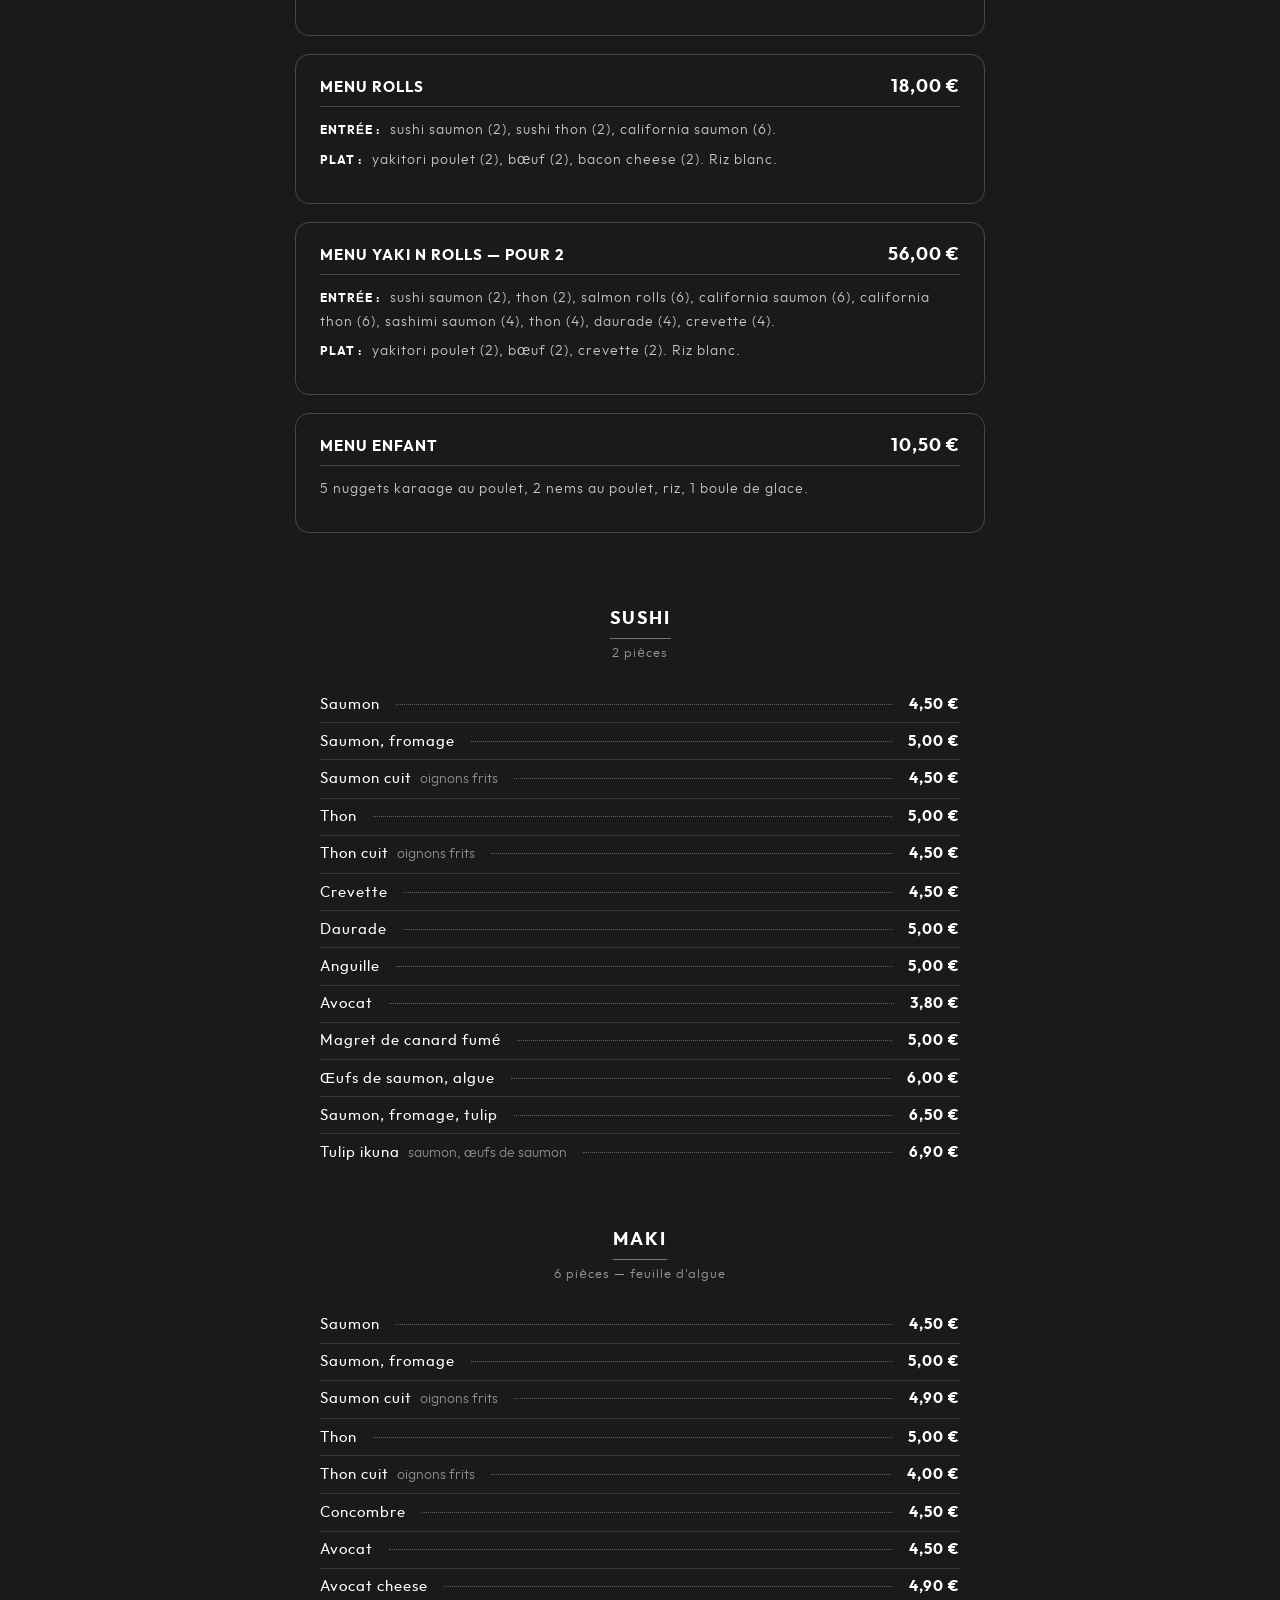
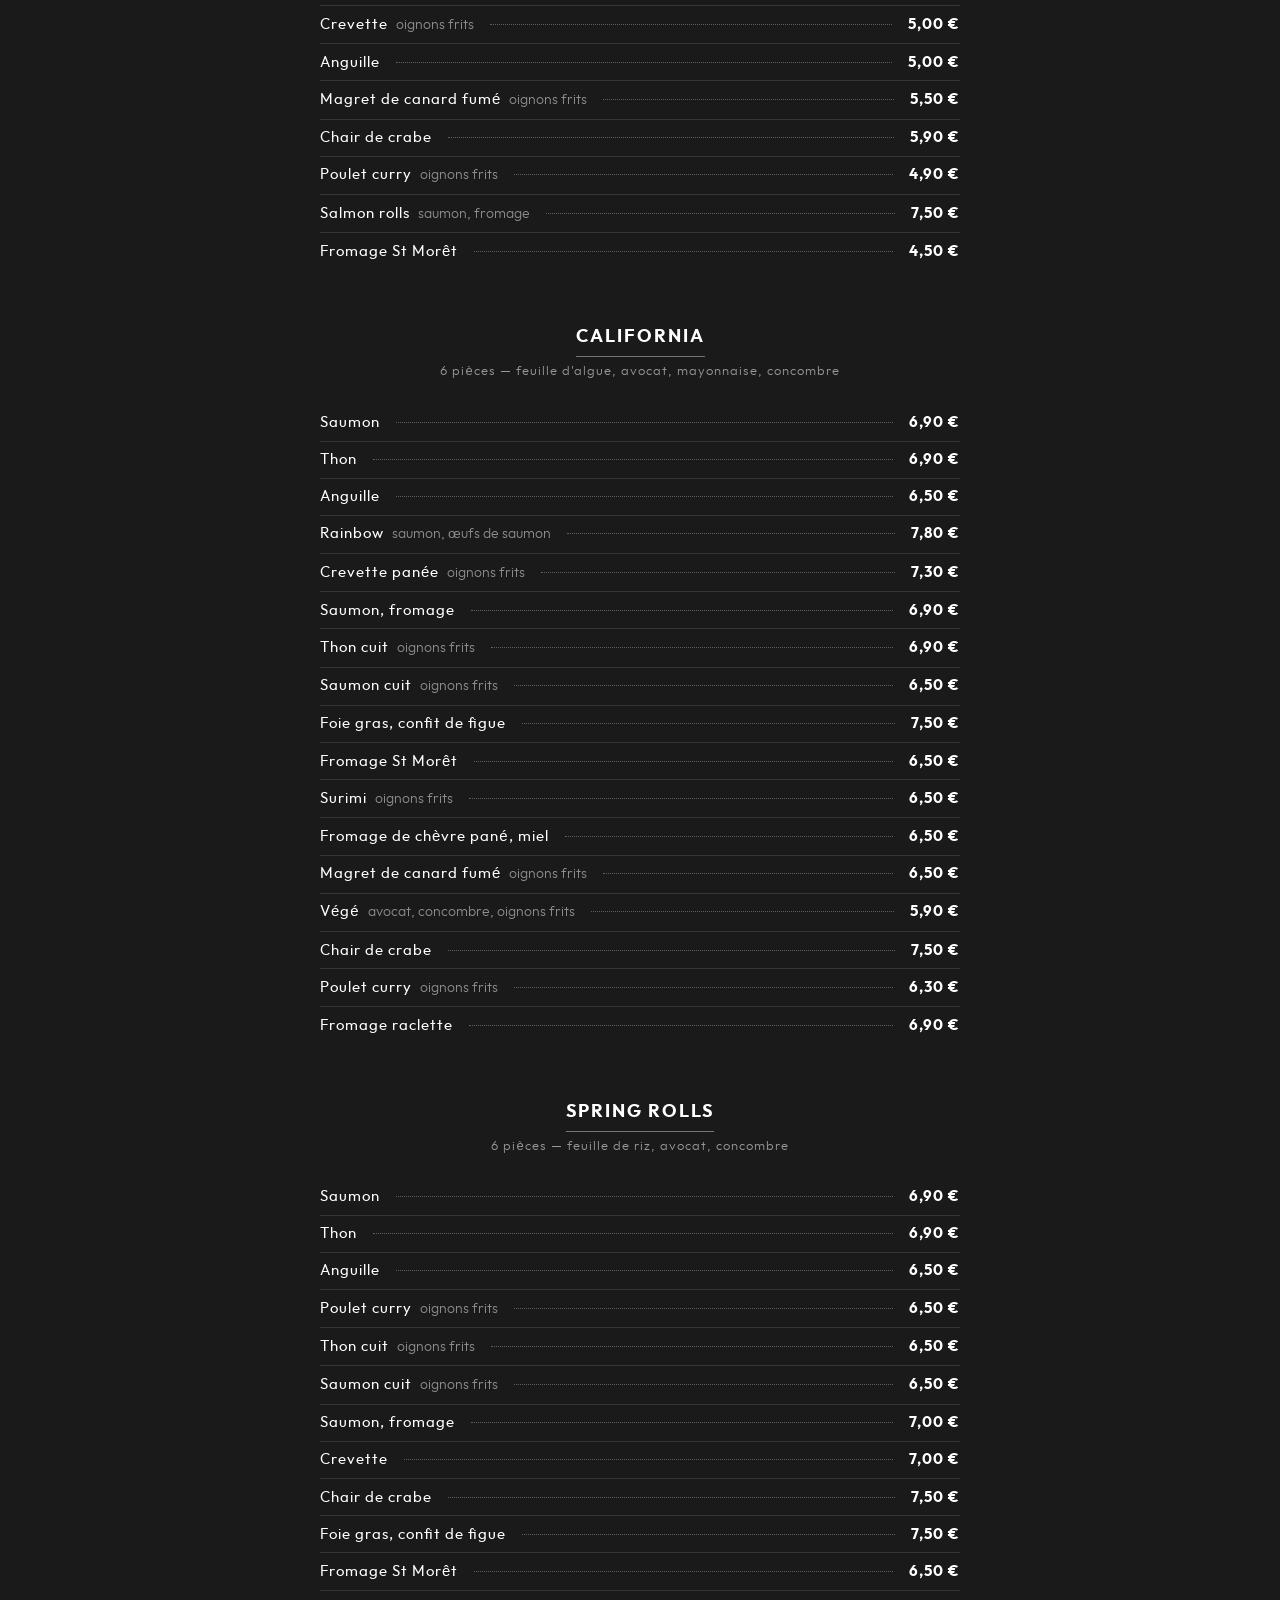
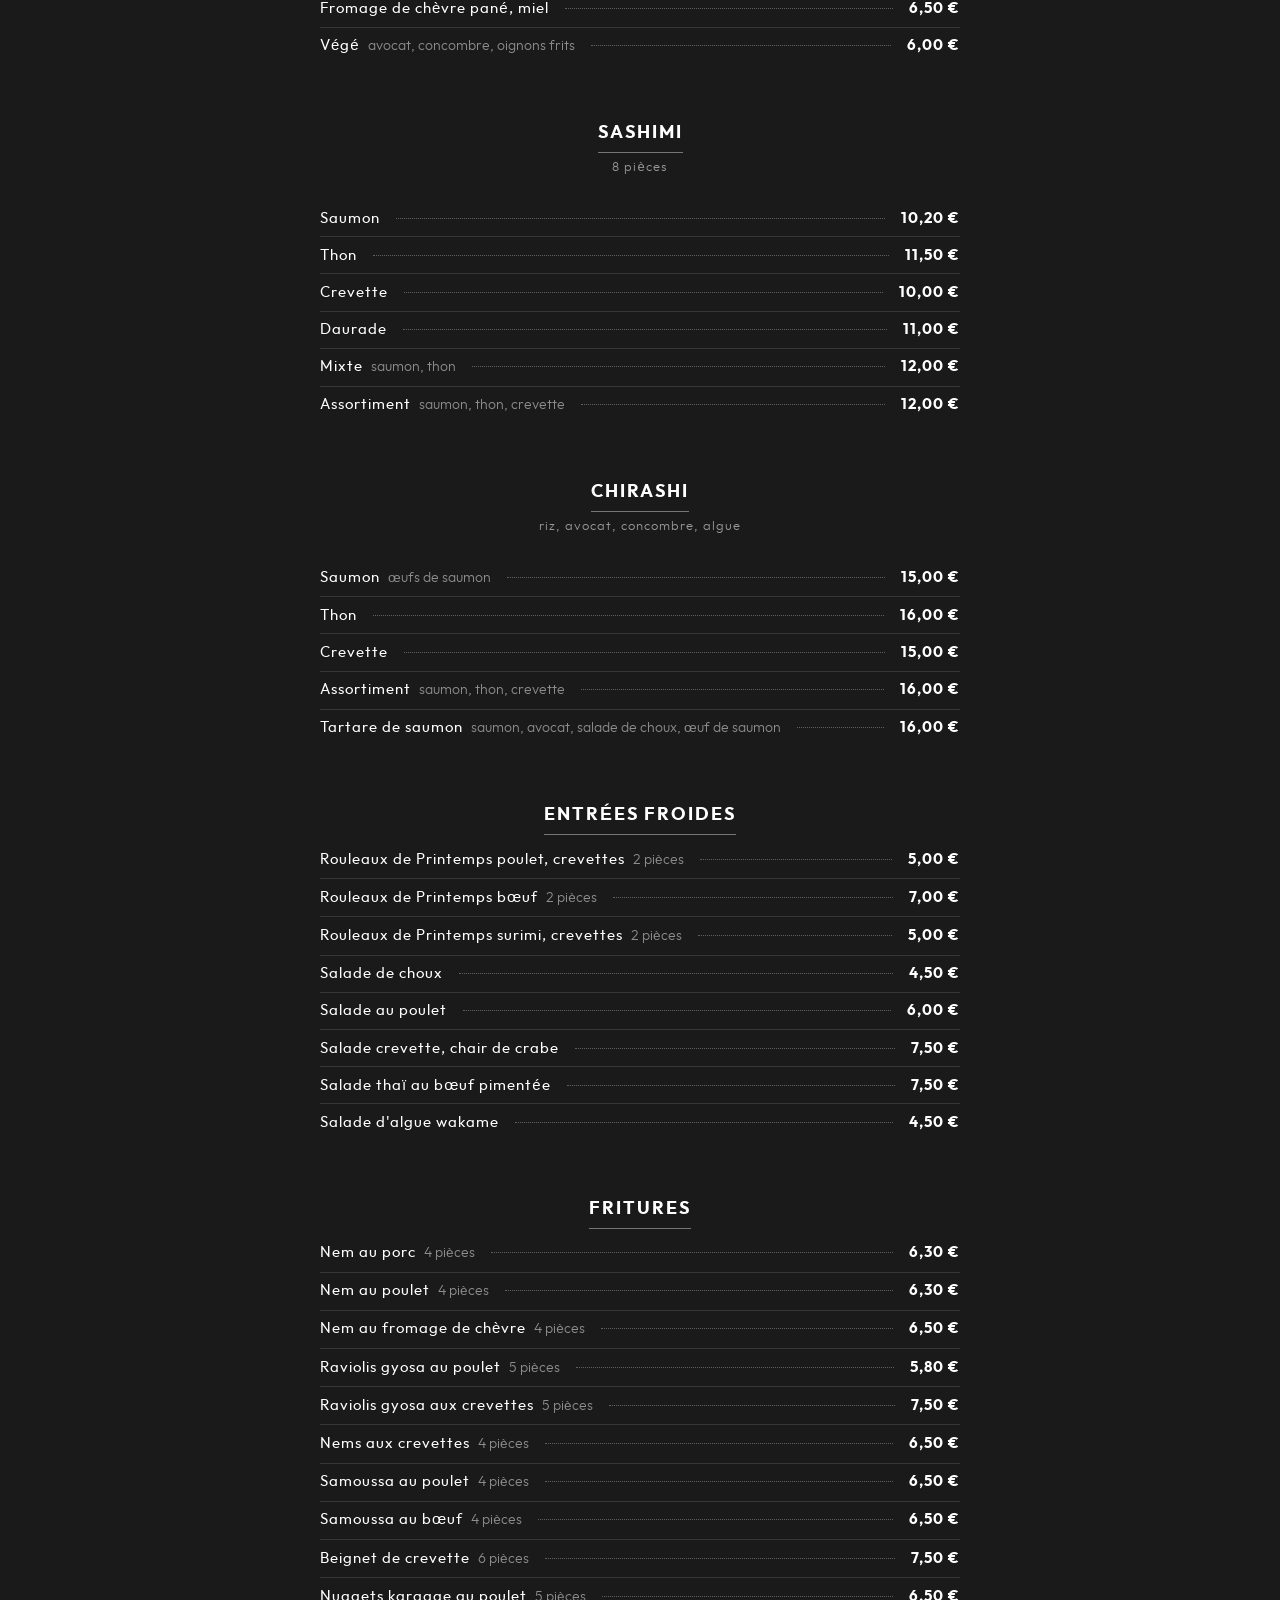
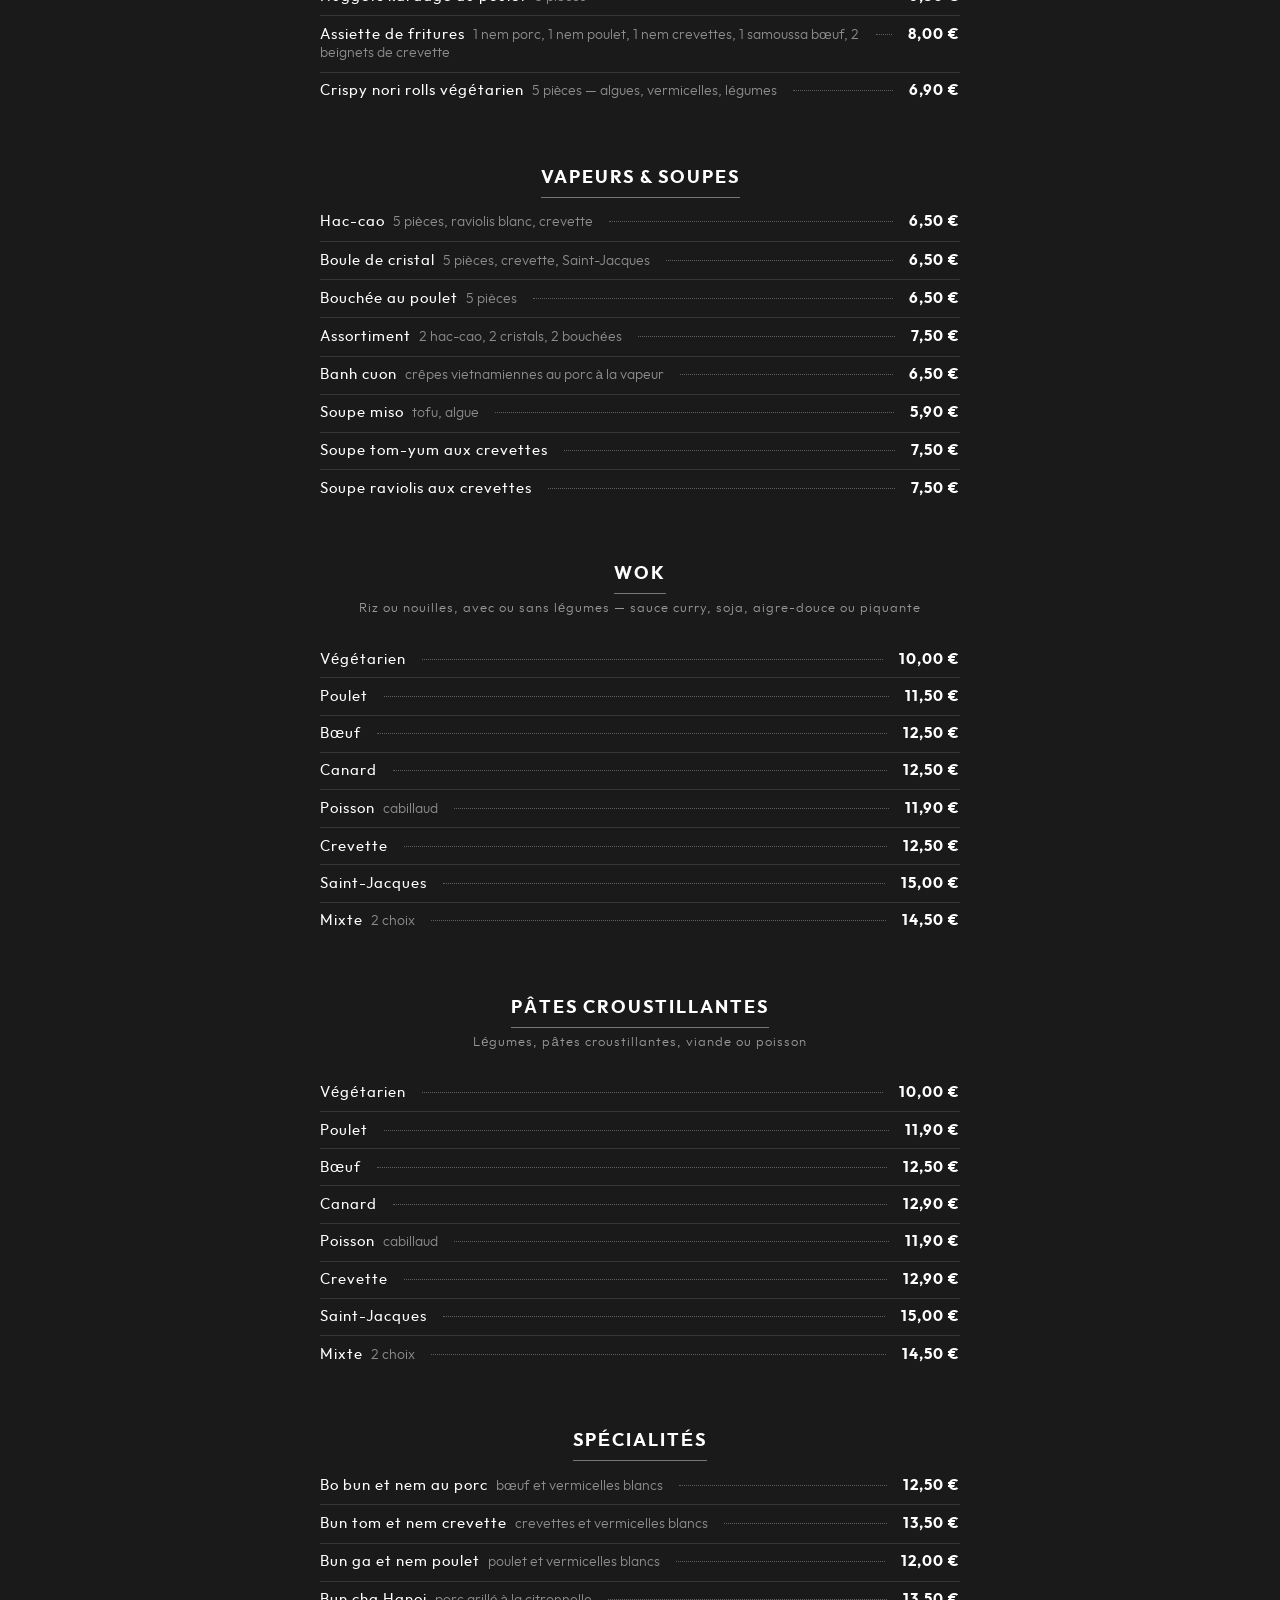
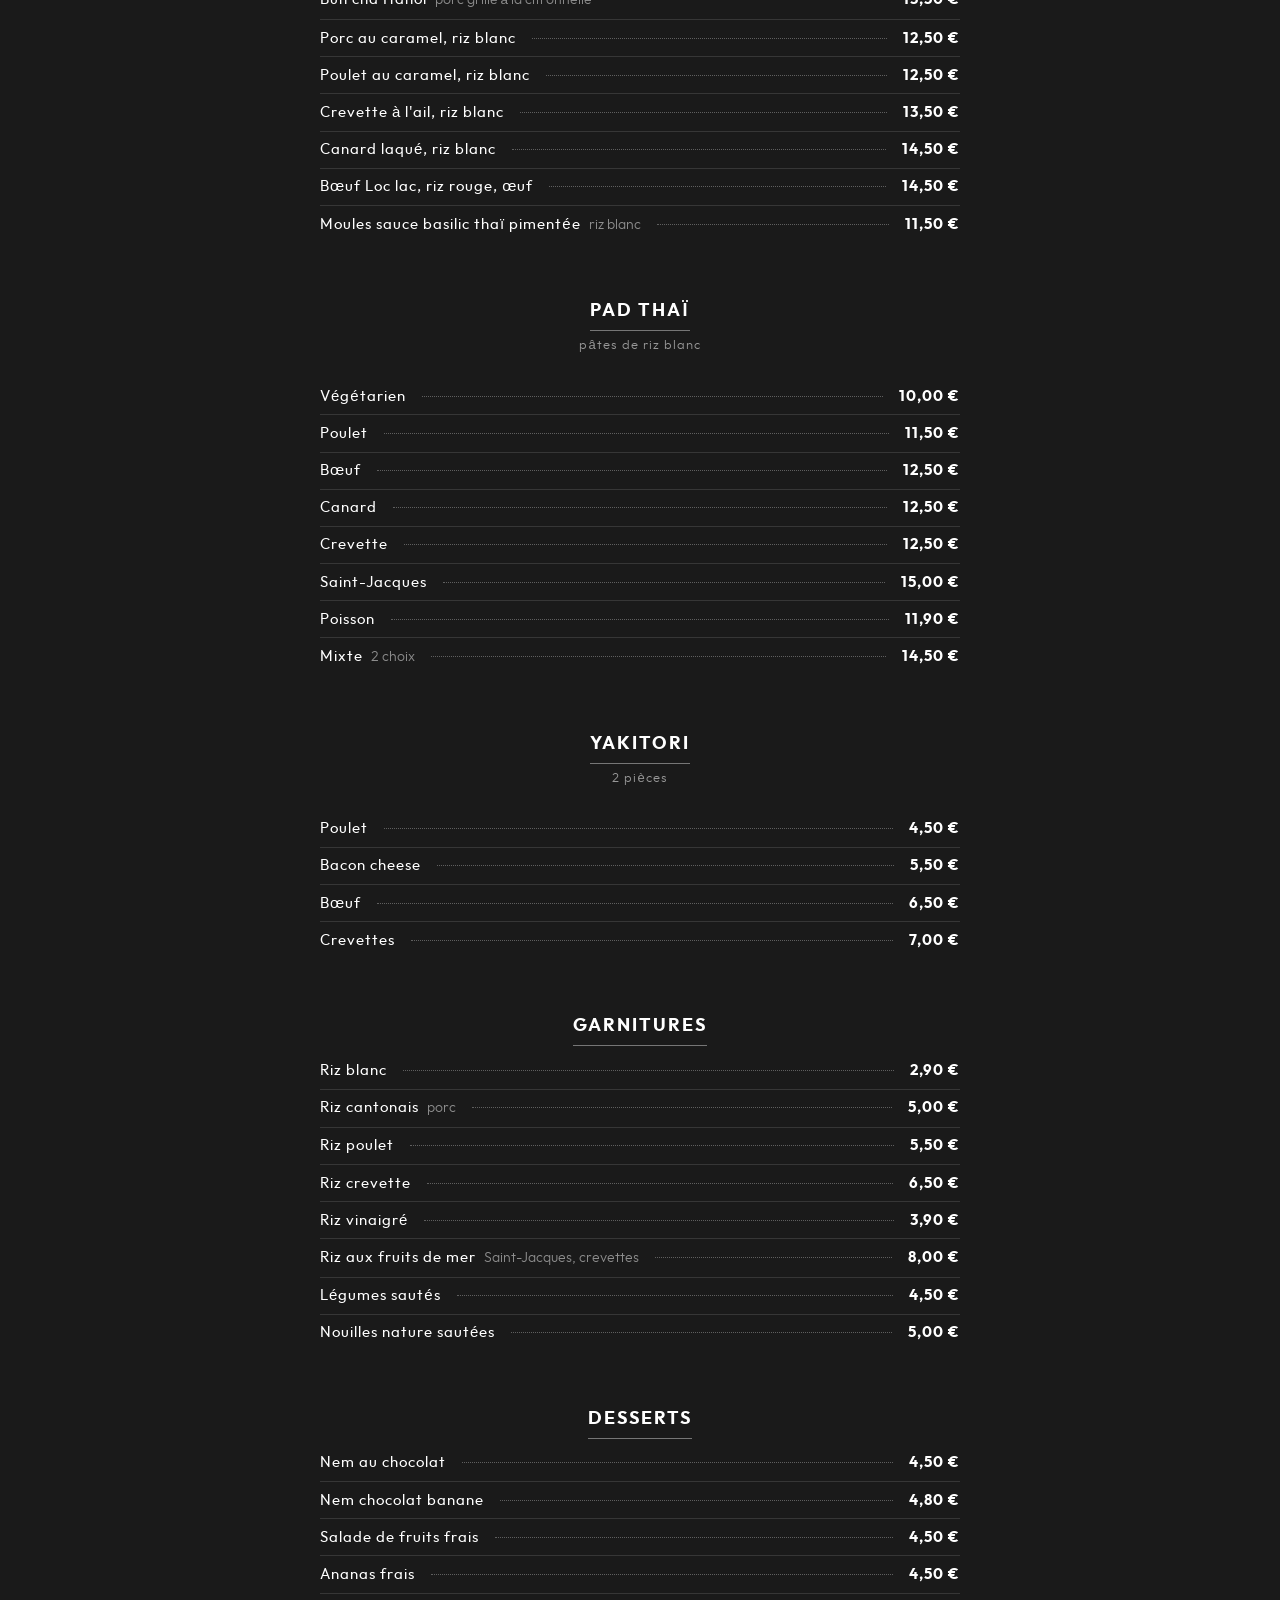
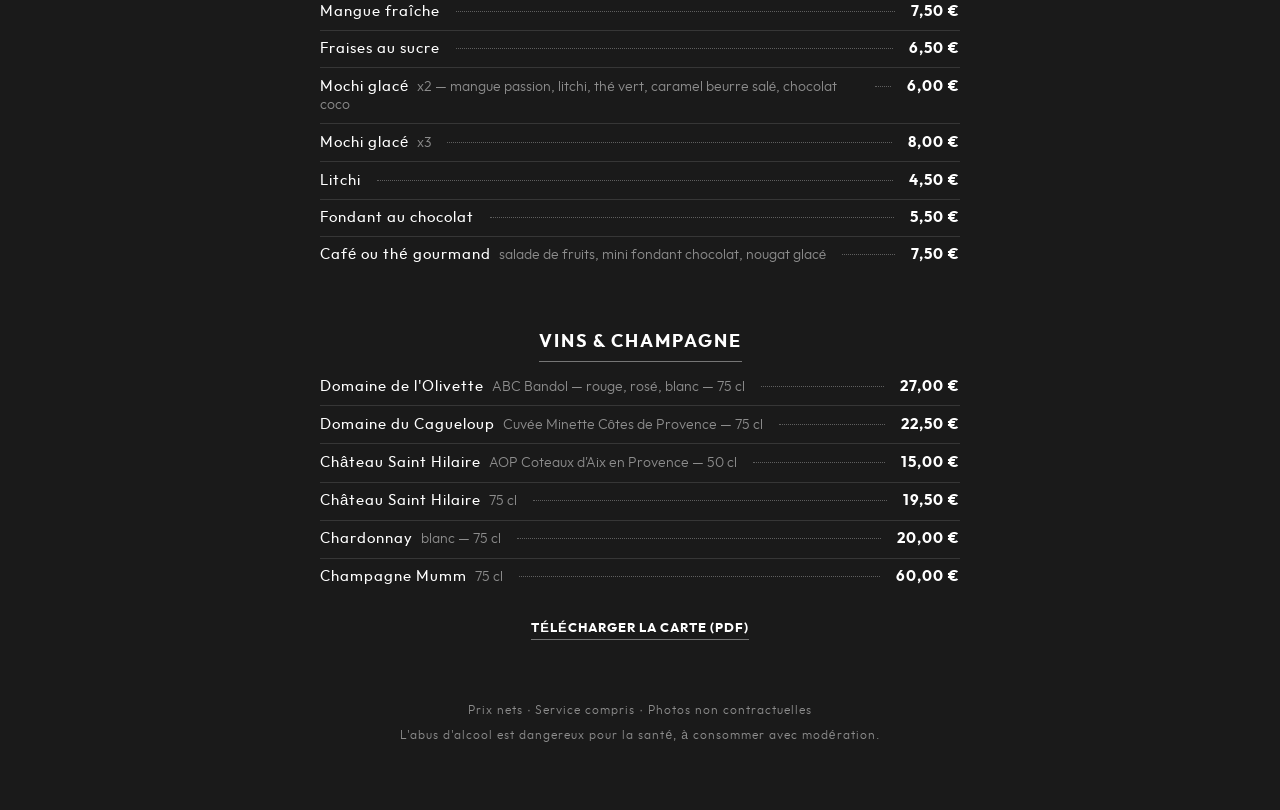
==== commit 1fd2c6c4: "fix: seamless paper texture (SVG noise) + scroll to carte section - Replace JPG paper texture with i" ====
--- a/index.html
+++ b/index.html
@@ -160,19 +160,26 @@
   <link rel="stylesheet" type="text/css" href="css/master_a-gabarit.css?crc=3916111419"/>
   <link rel="stylesheet" type="text/css" href="css/index.css?crc=30986901" id="pagesheet"/>
 
-  <!-- Optimisation rendu de la texture papier :
-       Muse impose background-size:cover sur une image 2048×1152, ce qui
-       l'étire et la pixelise sur les grands écrans. On revient à une
-       taille naturelle avec repeat — la texture est suffisamment uniforme
-       pour que le tiling reste invisible. -->
+  <!-- Texture papier en grain SVG (seamless, jamais pixelisé, taille adaptable)
+       + override overflow pour permettre le scroll vers la section carte
+       (Muse fixe parfois la hauteur du body au viewport). -->
   <style>
     html.html{
-      background:#1a1a1a url("images/fondgris-woknrolls2.jpg?crc=185353771") repeat center top scroll !important;
-      background-size: 900px auto !important;
-    }
-    @media (min-width: 1400px){
-      html.html{ background-size: 1100px auto !important; }
-    }
+      background-color:#1a1a1a !important;
+      background-image: url("data:image/svg+xml;utf8,<svg xmlns='http://www.w3.org/2000/svg' width='260' height='260'><filter id='n'><feTurbulence type='fractalNoise' baseFrequency='0.72' numOctaves='3' seed='7' stitchTiles='stitch'/><feColorMatrix values='0 0 0 0 0.95  0 0 0 0 0.95  0 0 0 0 0.95  0 0 0 0.16 0'/></filter><rect width='100%' height='100%' filter='url(%23n)'/></svg>") !important;
+      background-repeat: repeat !important;
+      background-attachment: fixed !important;
+      background-size: 260px 260px !important;
+    }
+    /* Permettre le scroll au-delà de #page (vers la section carte) */
+    html, body{
+      height:auto !important;
+      min-height:100vh;
+      overflow-y:auto !important;
+      overflow-x:hidden;
+    }
+    #page{ min-height:100vh; height:auto !important; overflow:visible !important; }
+    #carte{ position:relative; z-index:5; }
   </style>
     <!--HTML Widget code-->
    
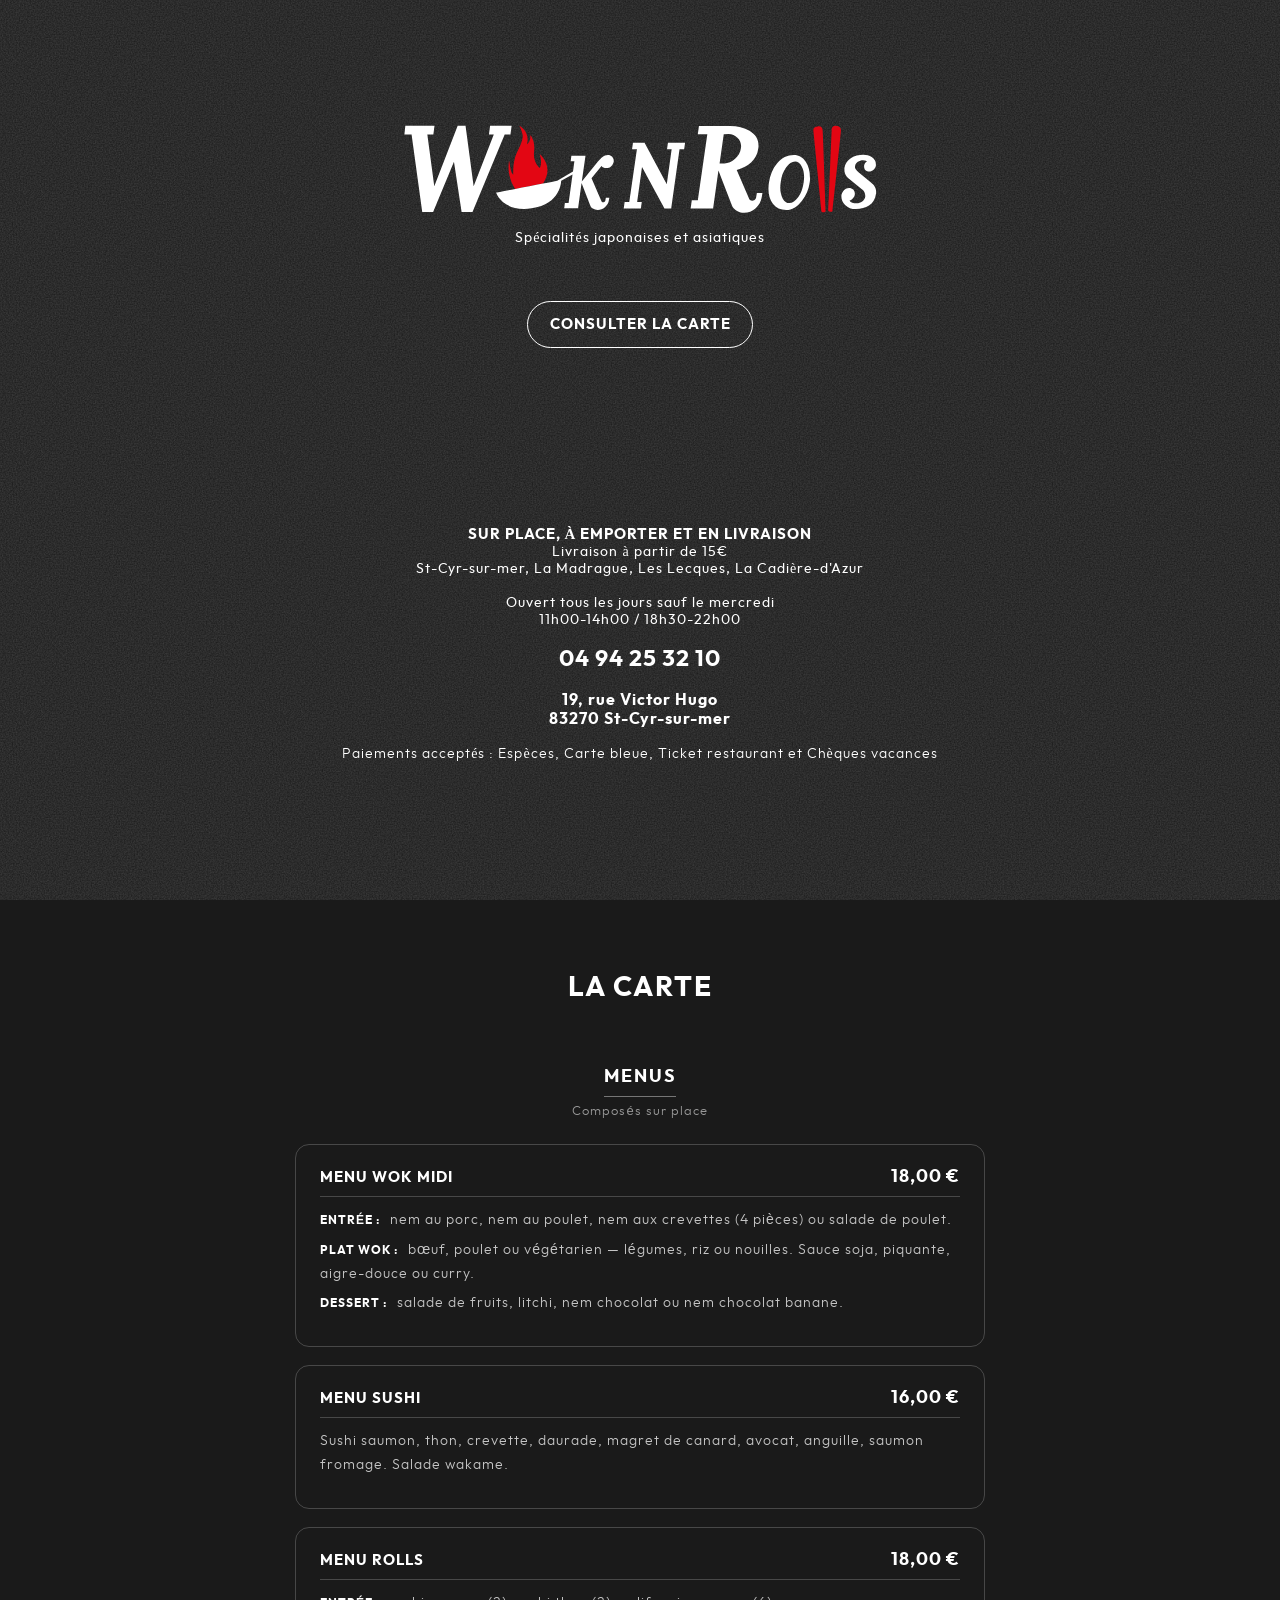
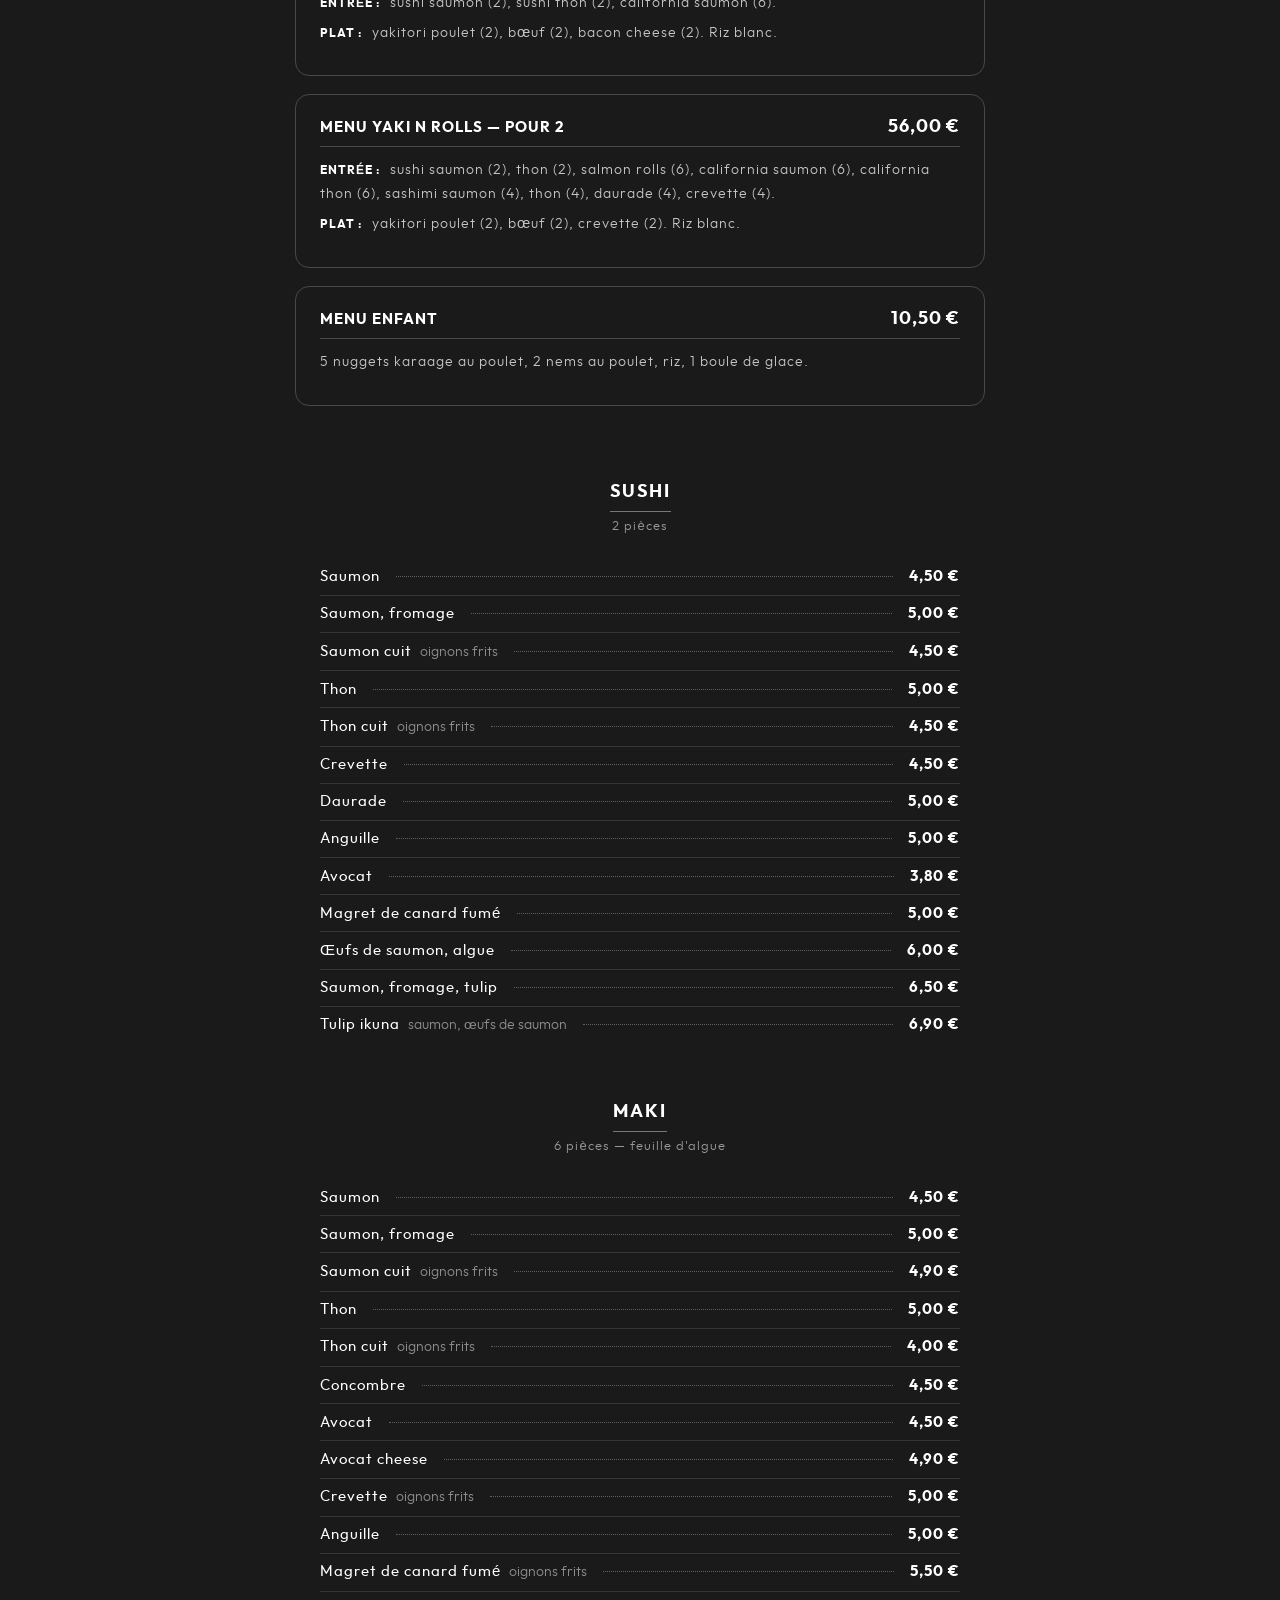
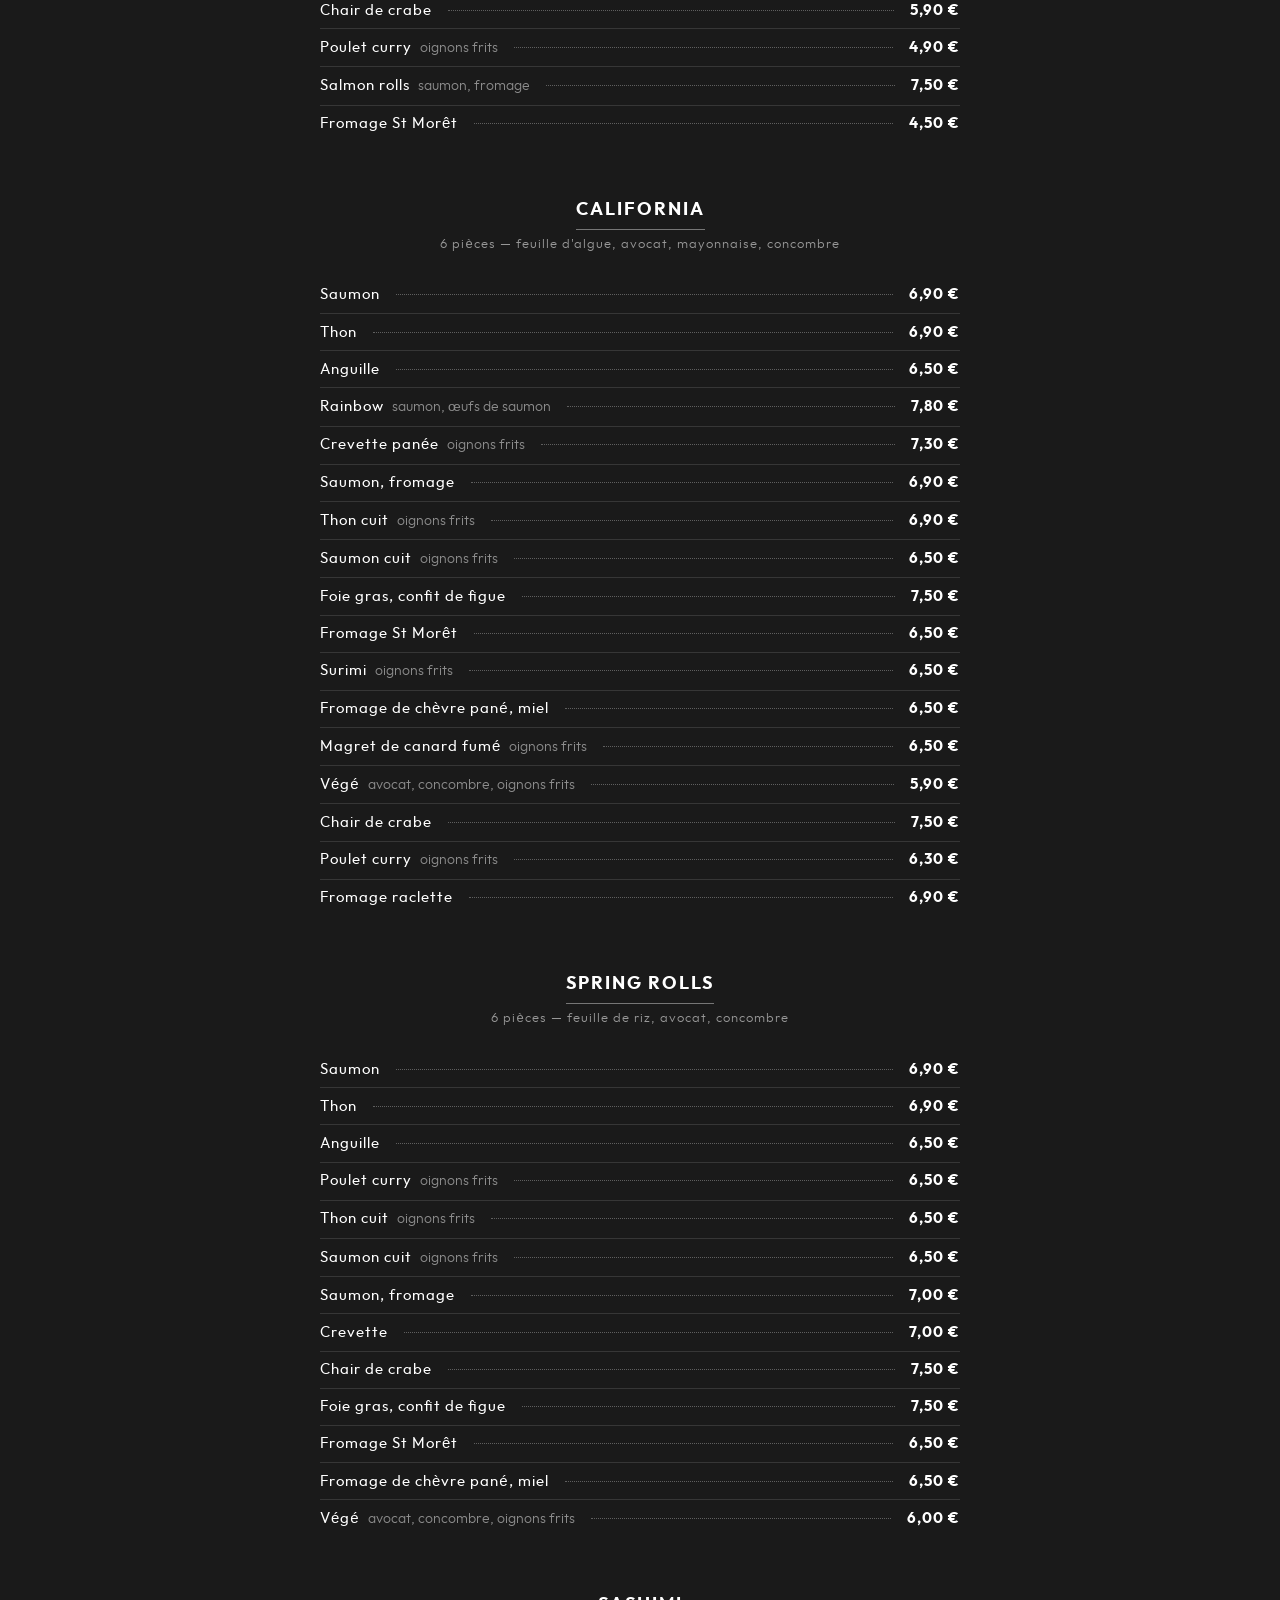
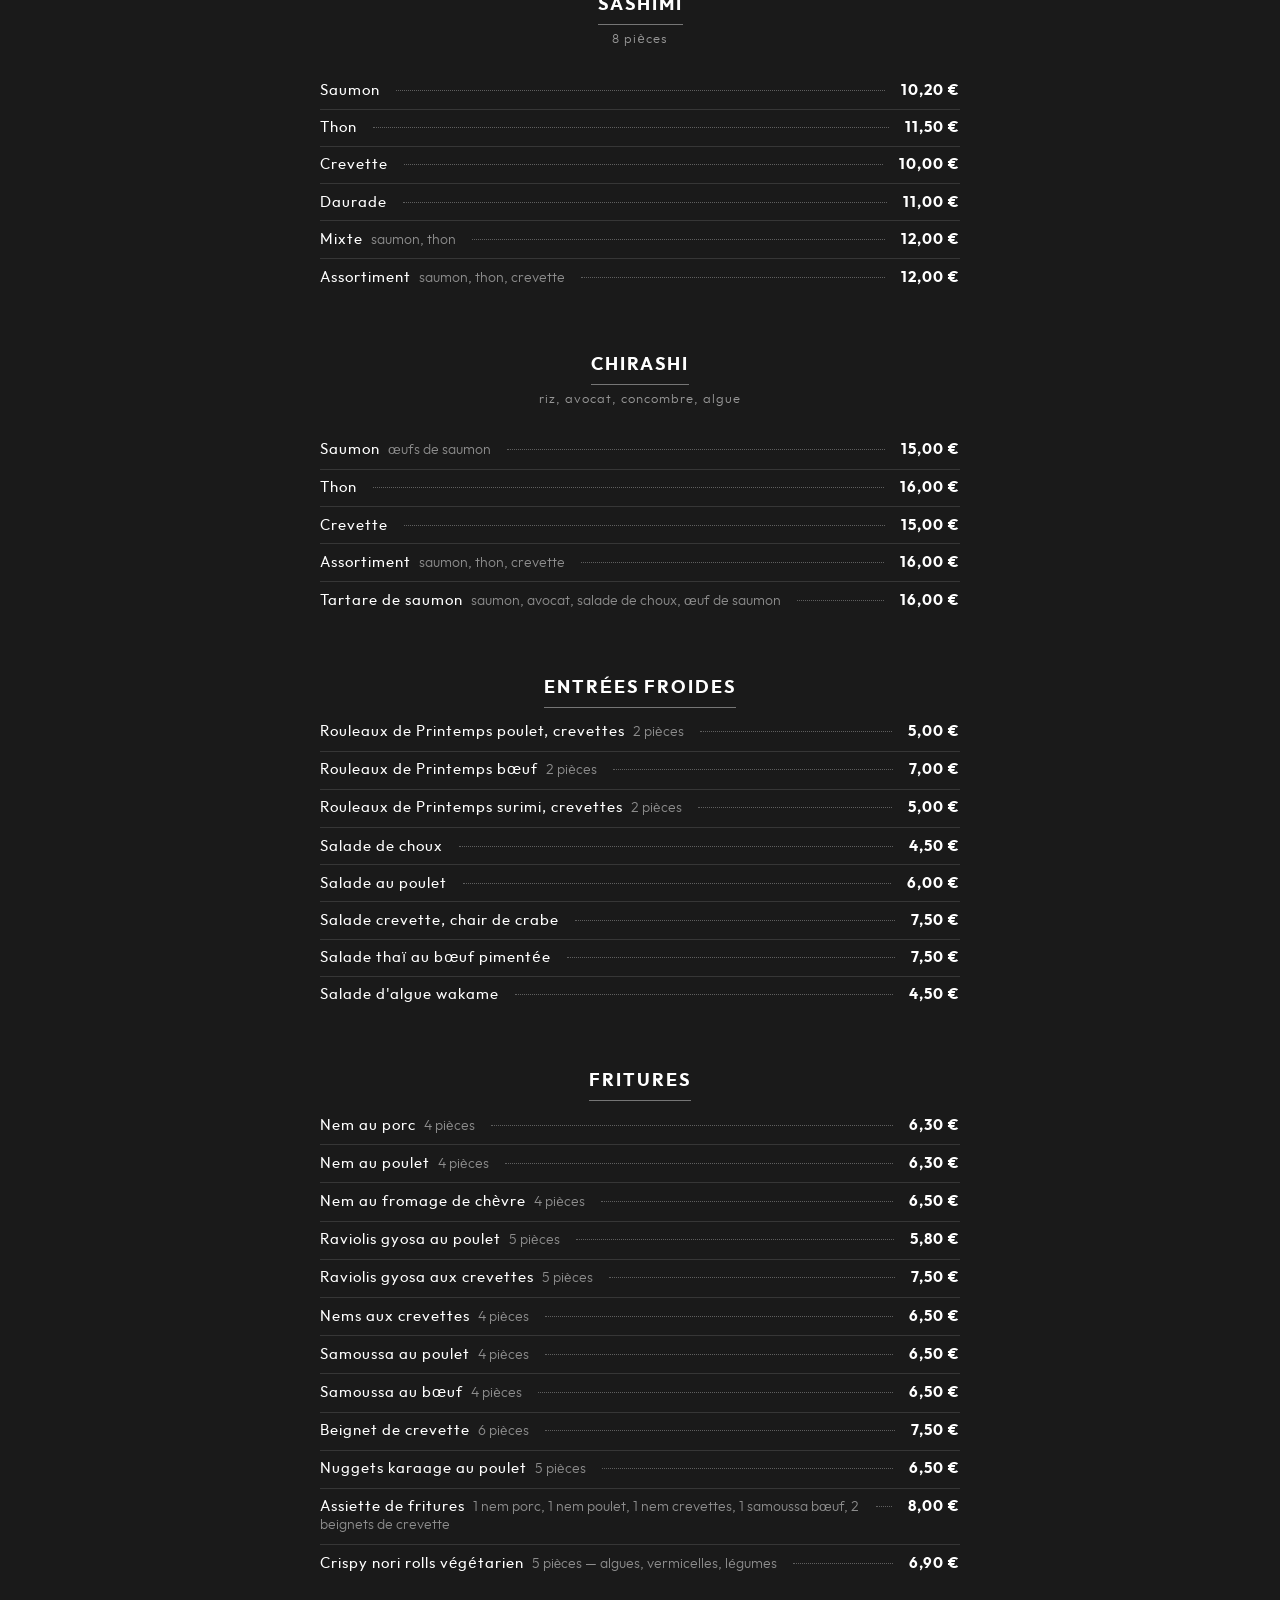
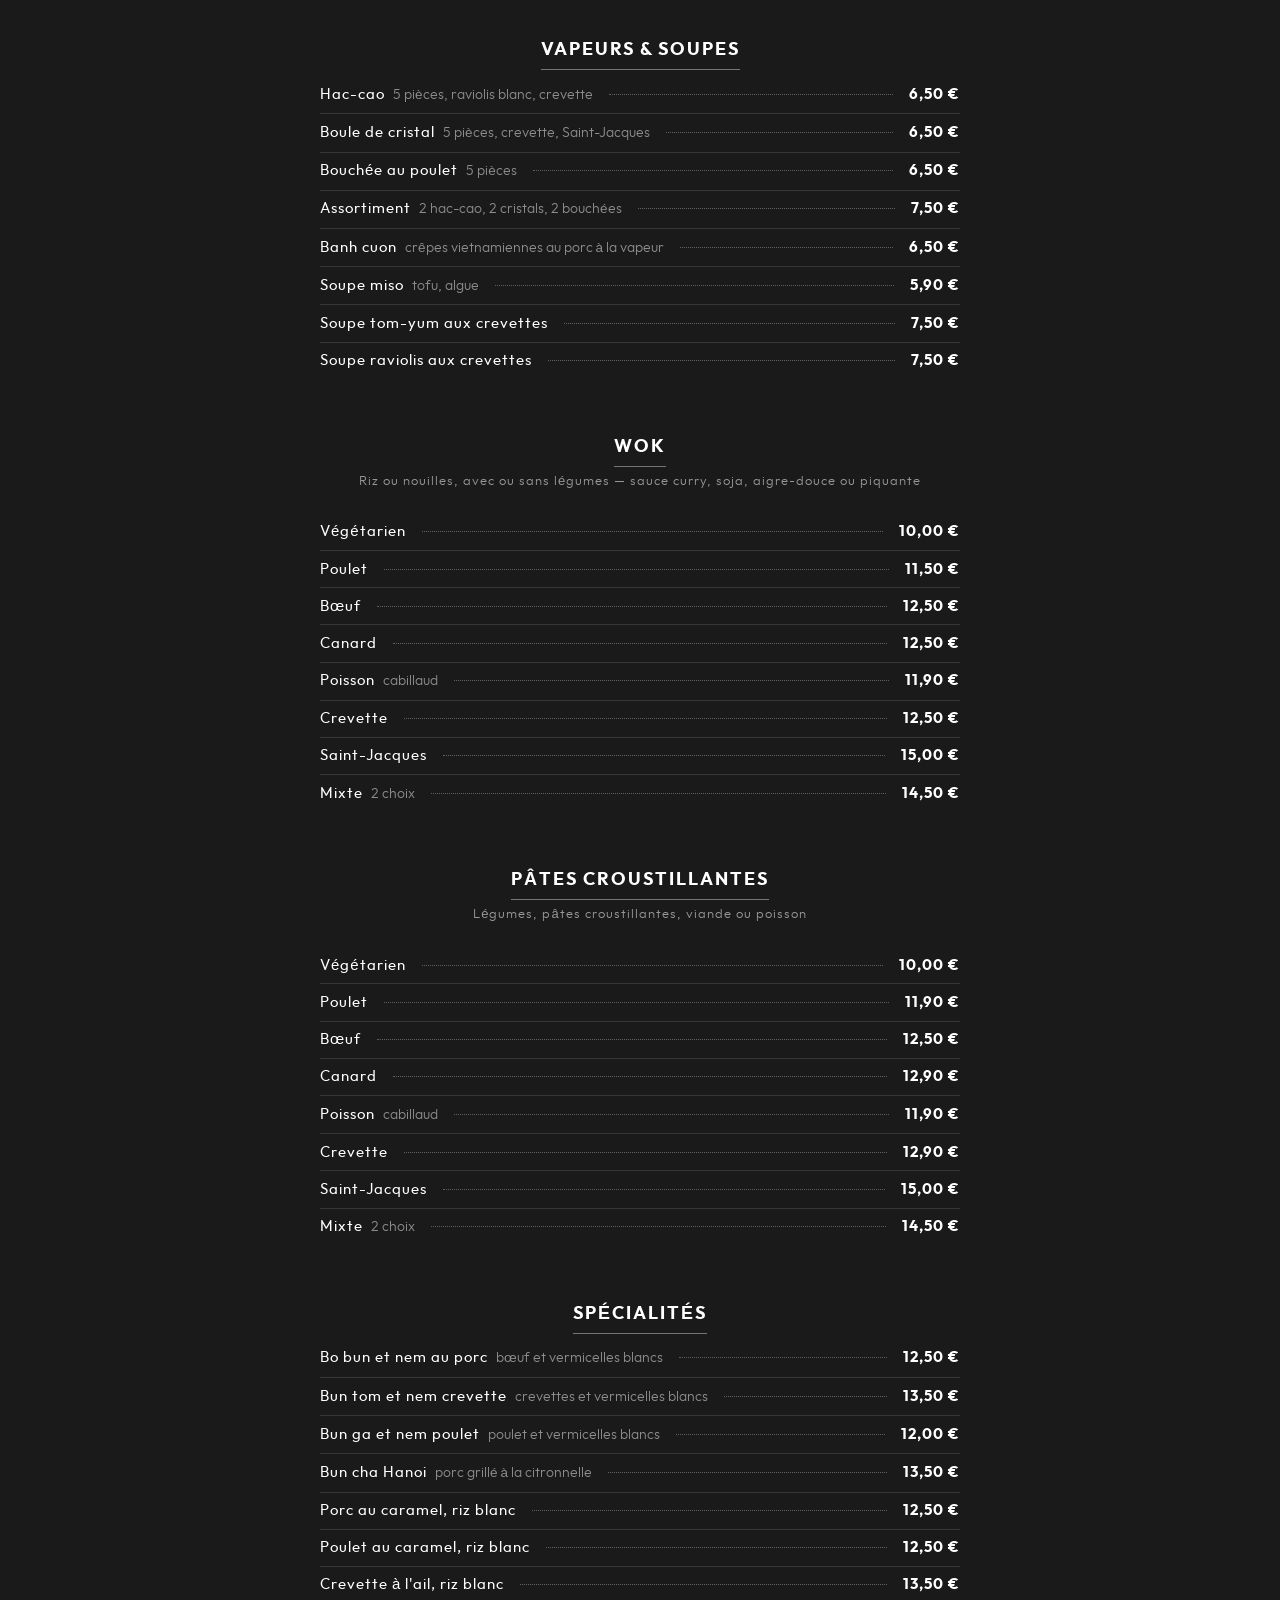
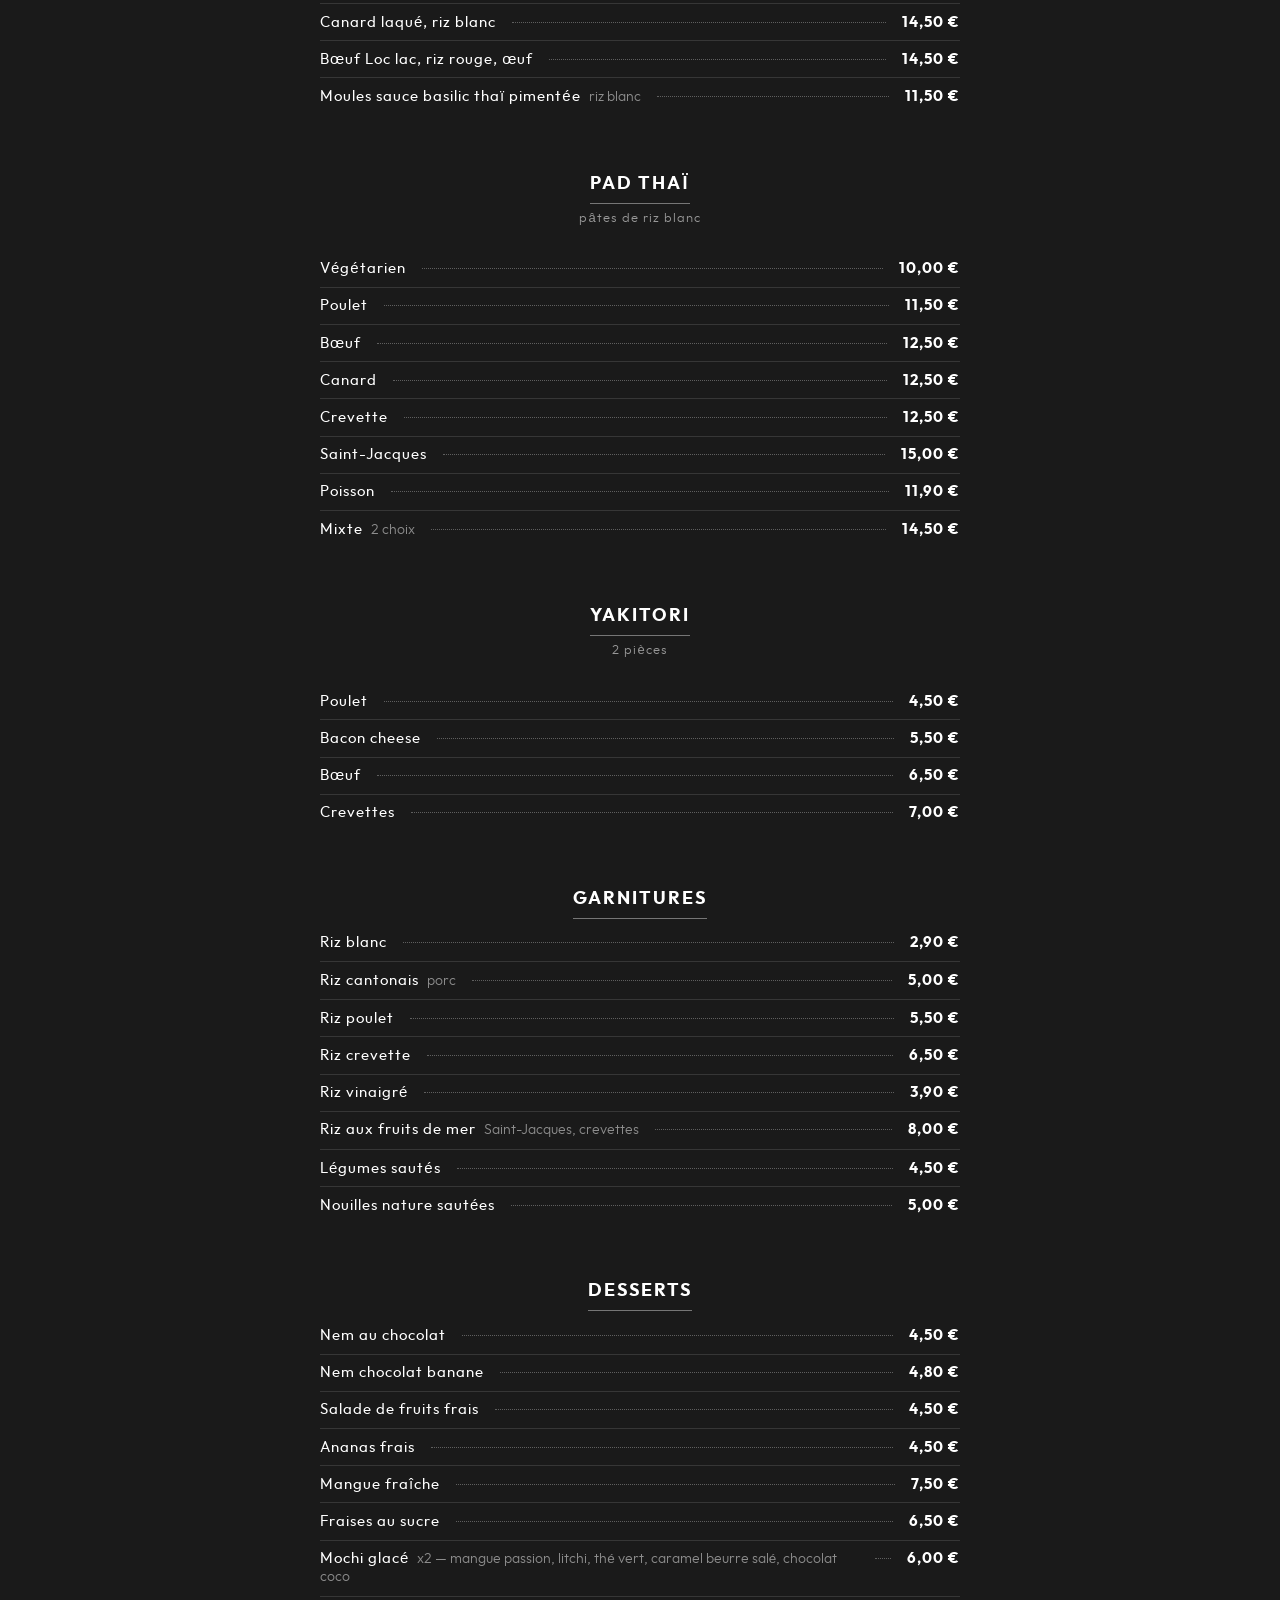
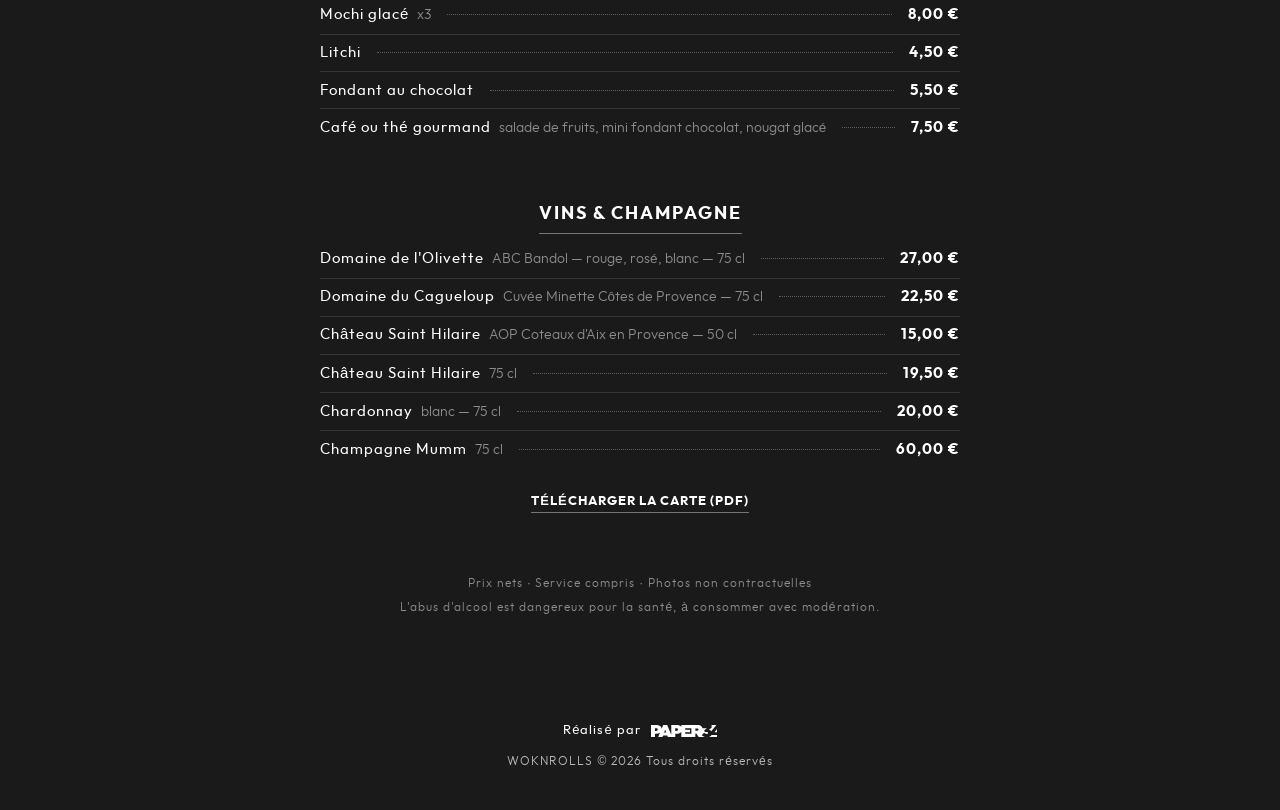
==== commit 8de0e47c: "fix: footer at end of page + remove redundant carte intro - Hide Muse footer (#u316-bw / #u339-bw) w" ====
--- a/index.html
+++ b/index.html
@@ -180,6 +180,33 @@
     }
     #page{ min-height:100vh; height:auto !important; overflow:visible !important; }
     #carte{ position:relative; z-index:5; }
+
+    /* On masque le footer Muse (placé au bas du viewport, pas de la page)
+       + on neutralise le verticalspacer. Un footer identique est recréé
+       en fin de document, après la section carte. */
+    #u316-bw{ display:none !important; }
+    .verticalspacer{ height:auto !important; min-height:0 !important; }
+
+    /* Footer custom (réplique visuelle du footer Muse) */
+    .site-footer{
+      text-align:center;
+      padding: 40px 24px calc(40px + env(safe-area-inset-bottom));
+      font-family:'__Outfit_5', "Outfit", Helvetica, Arial, sans-serif;
+      color:#FFFFFF;
+      letter-spacing:1px;
+      font-size:13px;
+    }
+    .site-footer__credit{
+      display:inline-flex; align-items:center; gap:10px;
+      font-weight:400;
+    }
+    .site-footer__credit img{ height:12px; width:auto; display:block; }
+    .site-footer__copyright{
+      margin-top:14px;
+      font-size:12px;
+      font-weight:300;
+      color:rgba(255,255,255,.7);
+    }
   </style>
     <!--HTML Widget code-->
    
@@ -384,10 +411,6 @@
   <section id="carte" aria-labelledby="carte-title">
 
     <h2 id="carte-title">La carte</h2>
-    <p class="carte-intro">
-      Spécialités japonaises et asiatiques à Saint-Cyr-sur-Mer. Sur place, à emporter et en livraison.
-      Ouvert tous les jours sauf le mercredi · 11h00–14h00 / 18h30–22h00 · Livraison à partir de 15&nbsp;€.
-    </p>
 
     <h3>Menus</h3>
     <p class="sub">Composés sur place</p>
@@ -667,6 +690,17 @@
     </div>
 
   </section>
+
+  <!-- Footer en pied de page réel -->
+  <footer class="site-footer">
+    <a class="site-footer__credit" href="http://paper34.fr" rel="noopener">
+      Réalisé par
+      <img src="images/logoblanc-paper34.svg?crc=3970129298" alt="Paper34"/>
+    </a>
+    <p class="site-footer__copyright">
+      WOKNROLLS &copy; <script type="text/javascript">document.write(new Date().getFullYear());</script> Tous droits réservés
+    </p>
+  </footer>
 
   <!-- JS includes -->
   <script type="text/javascript">
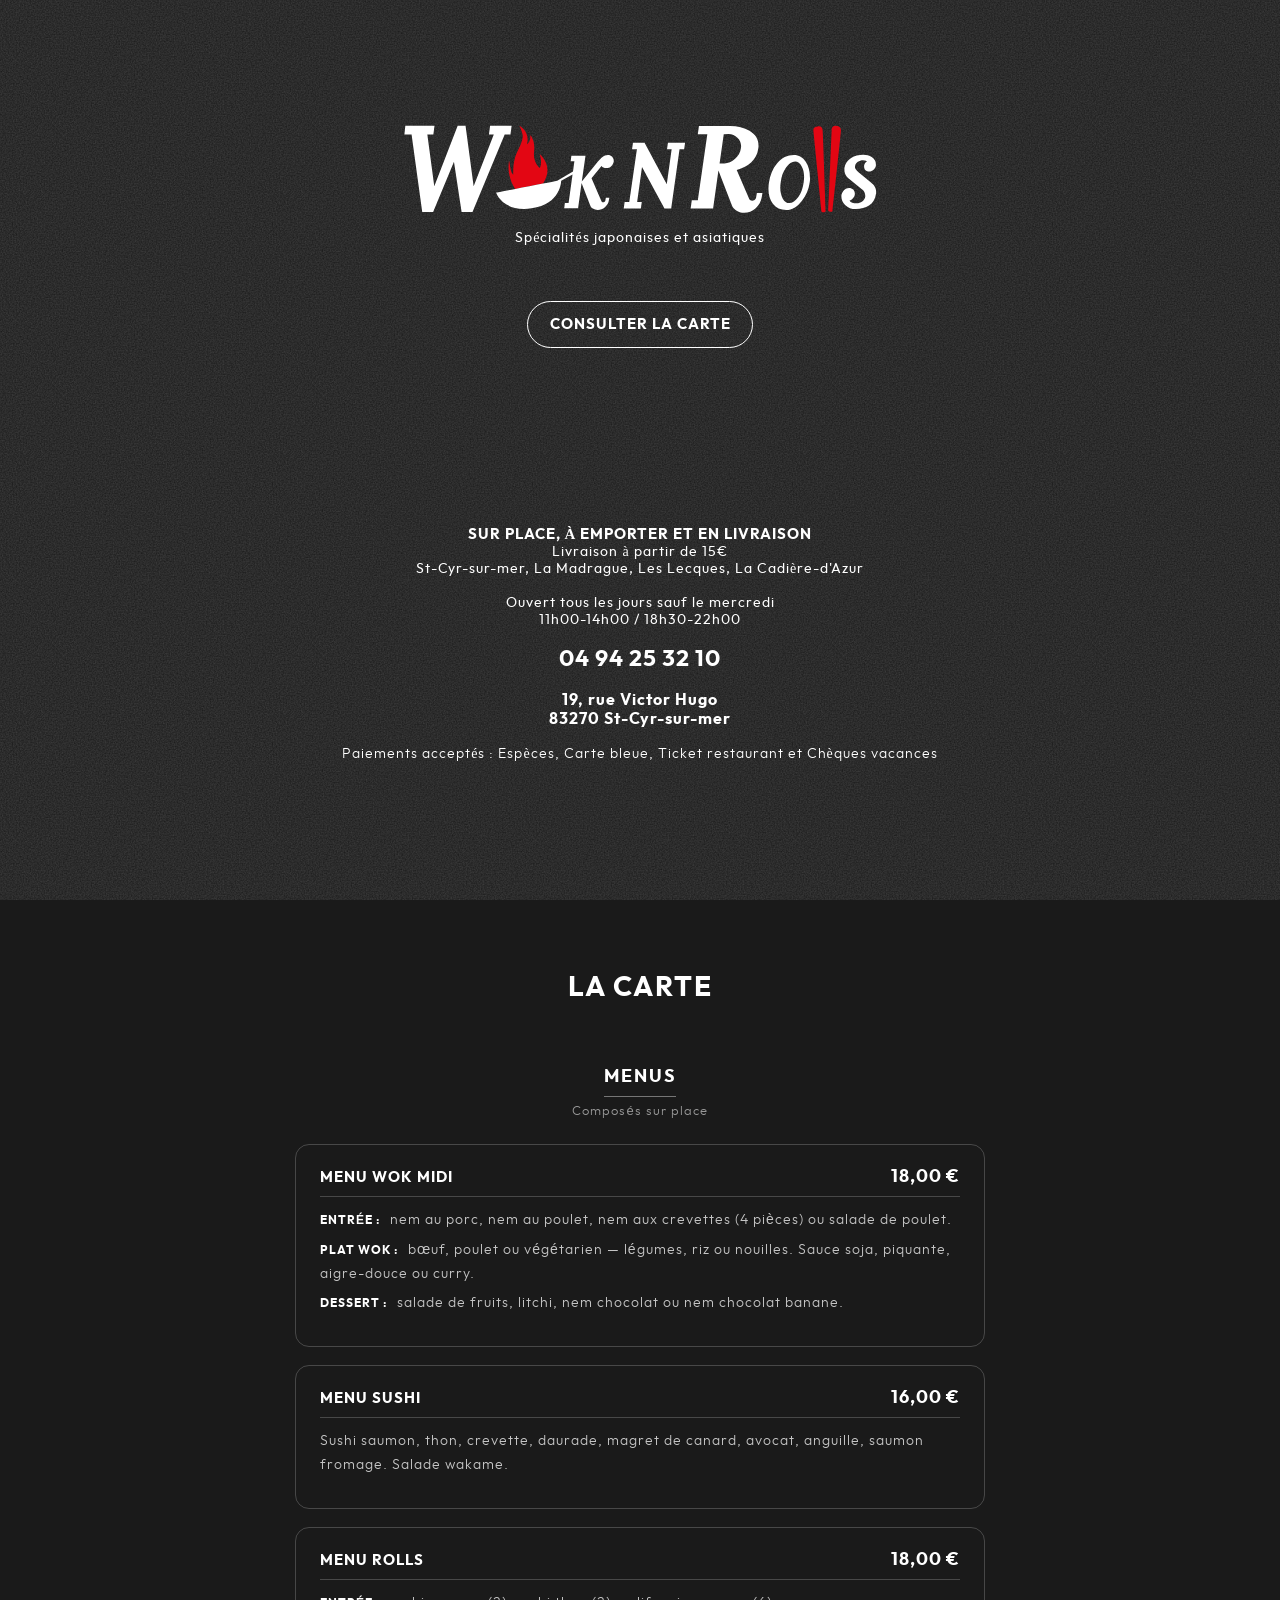
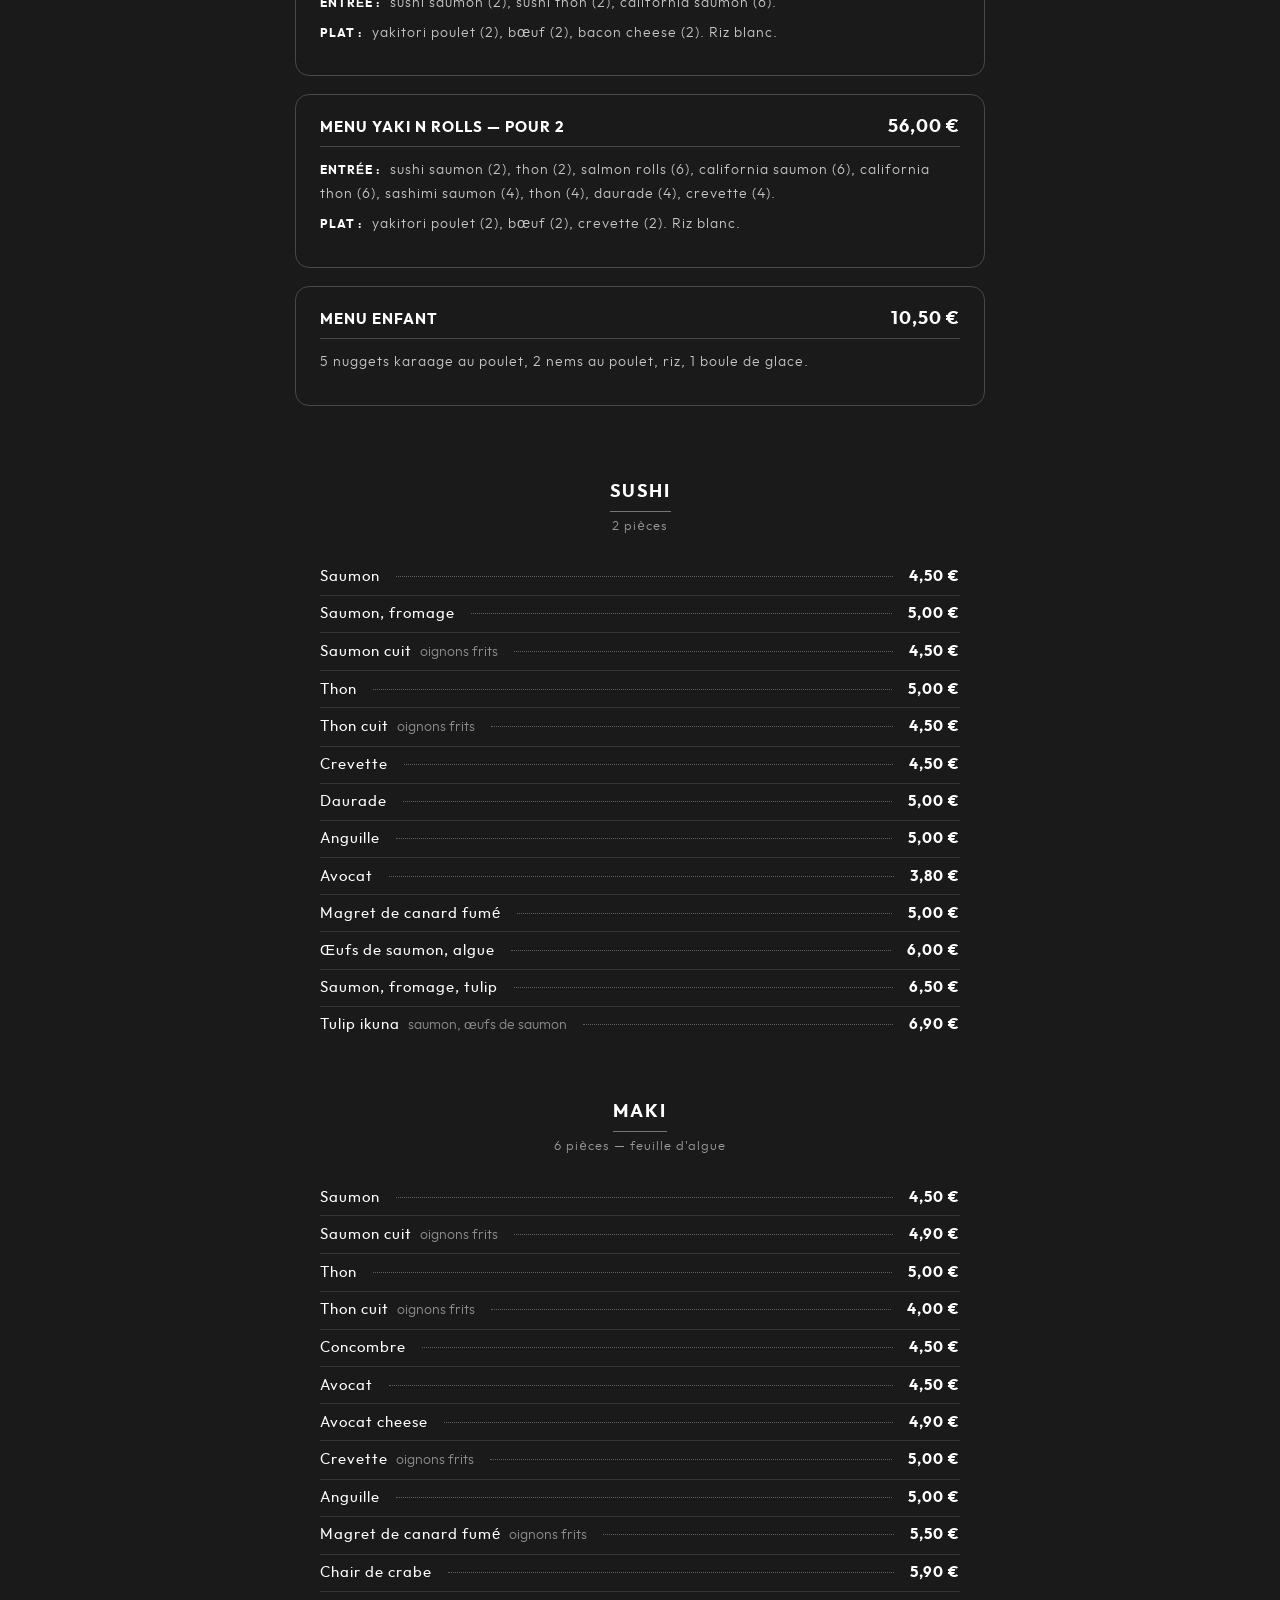
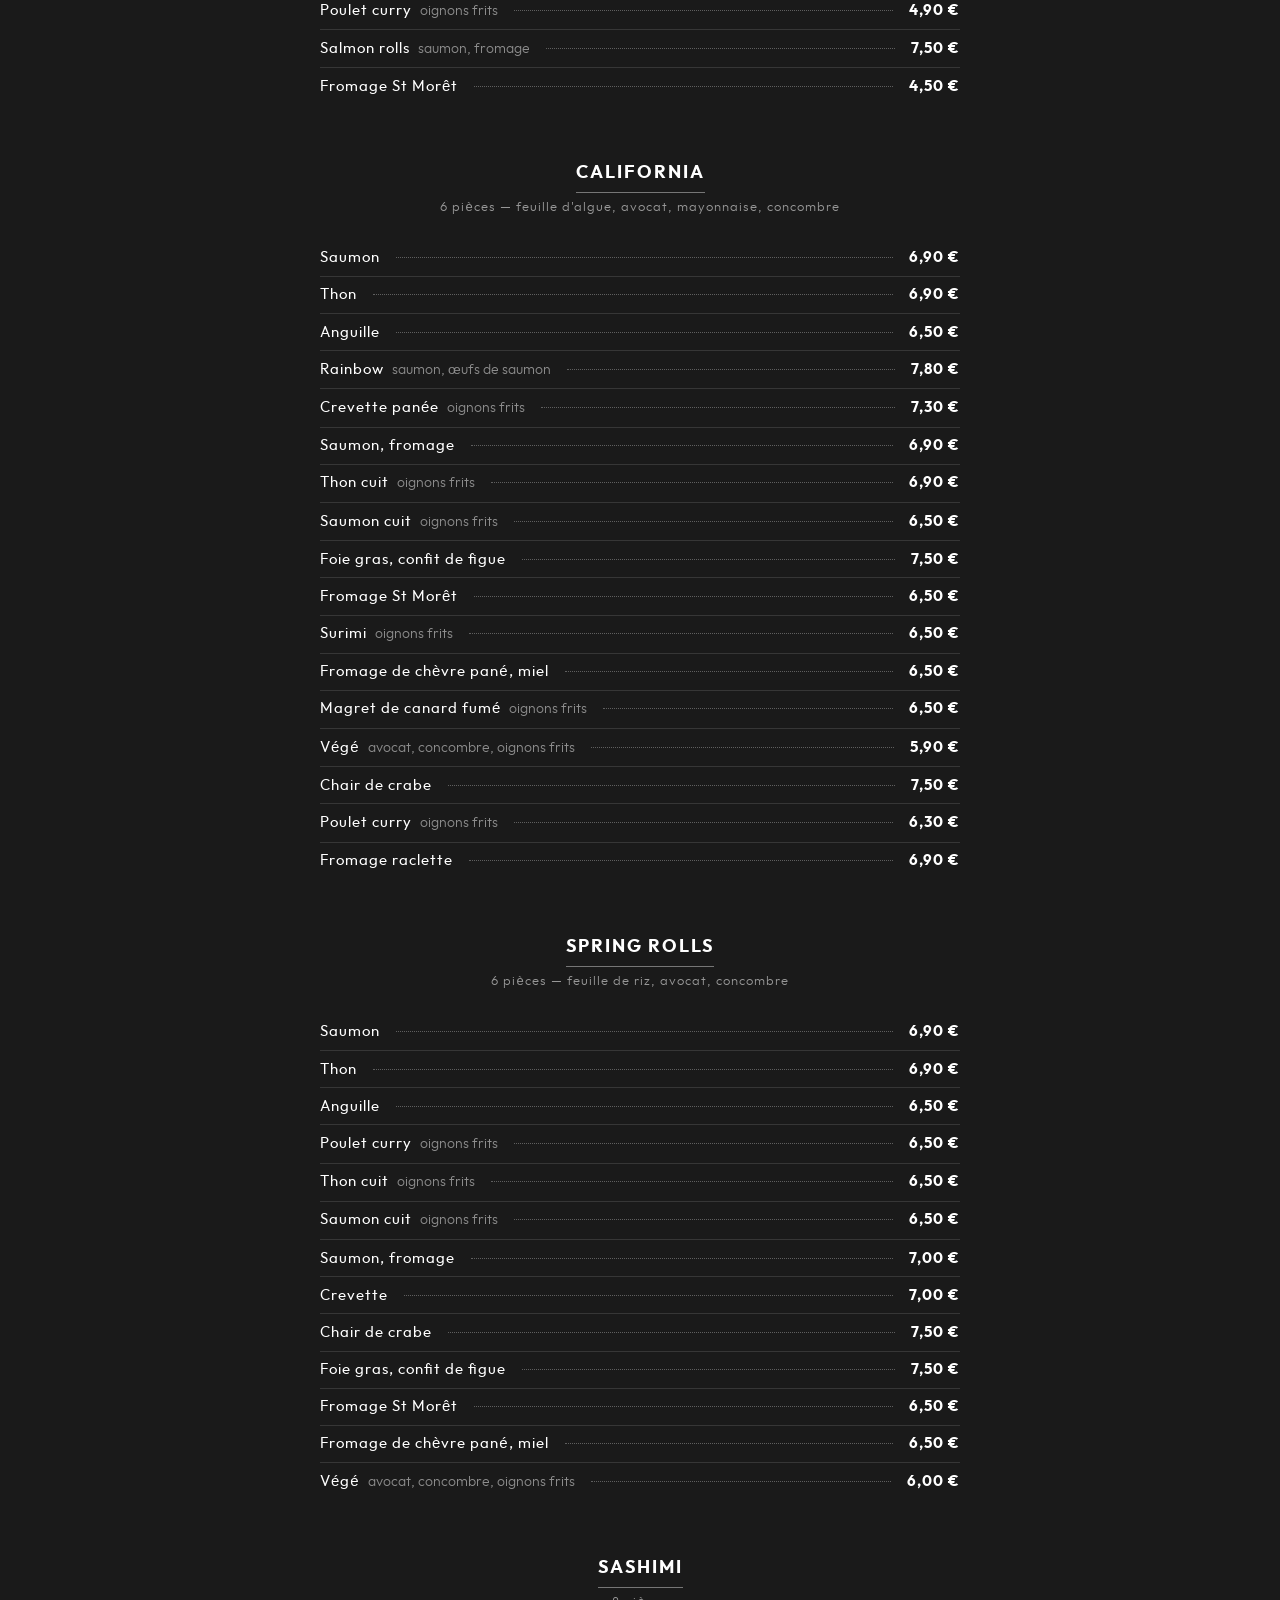
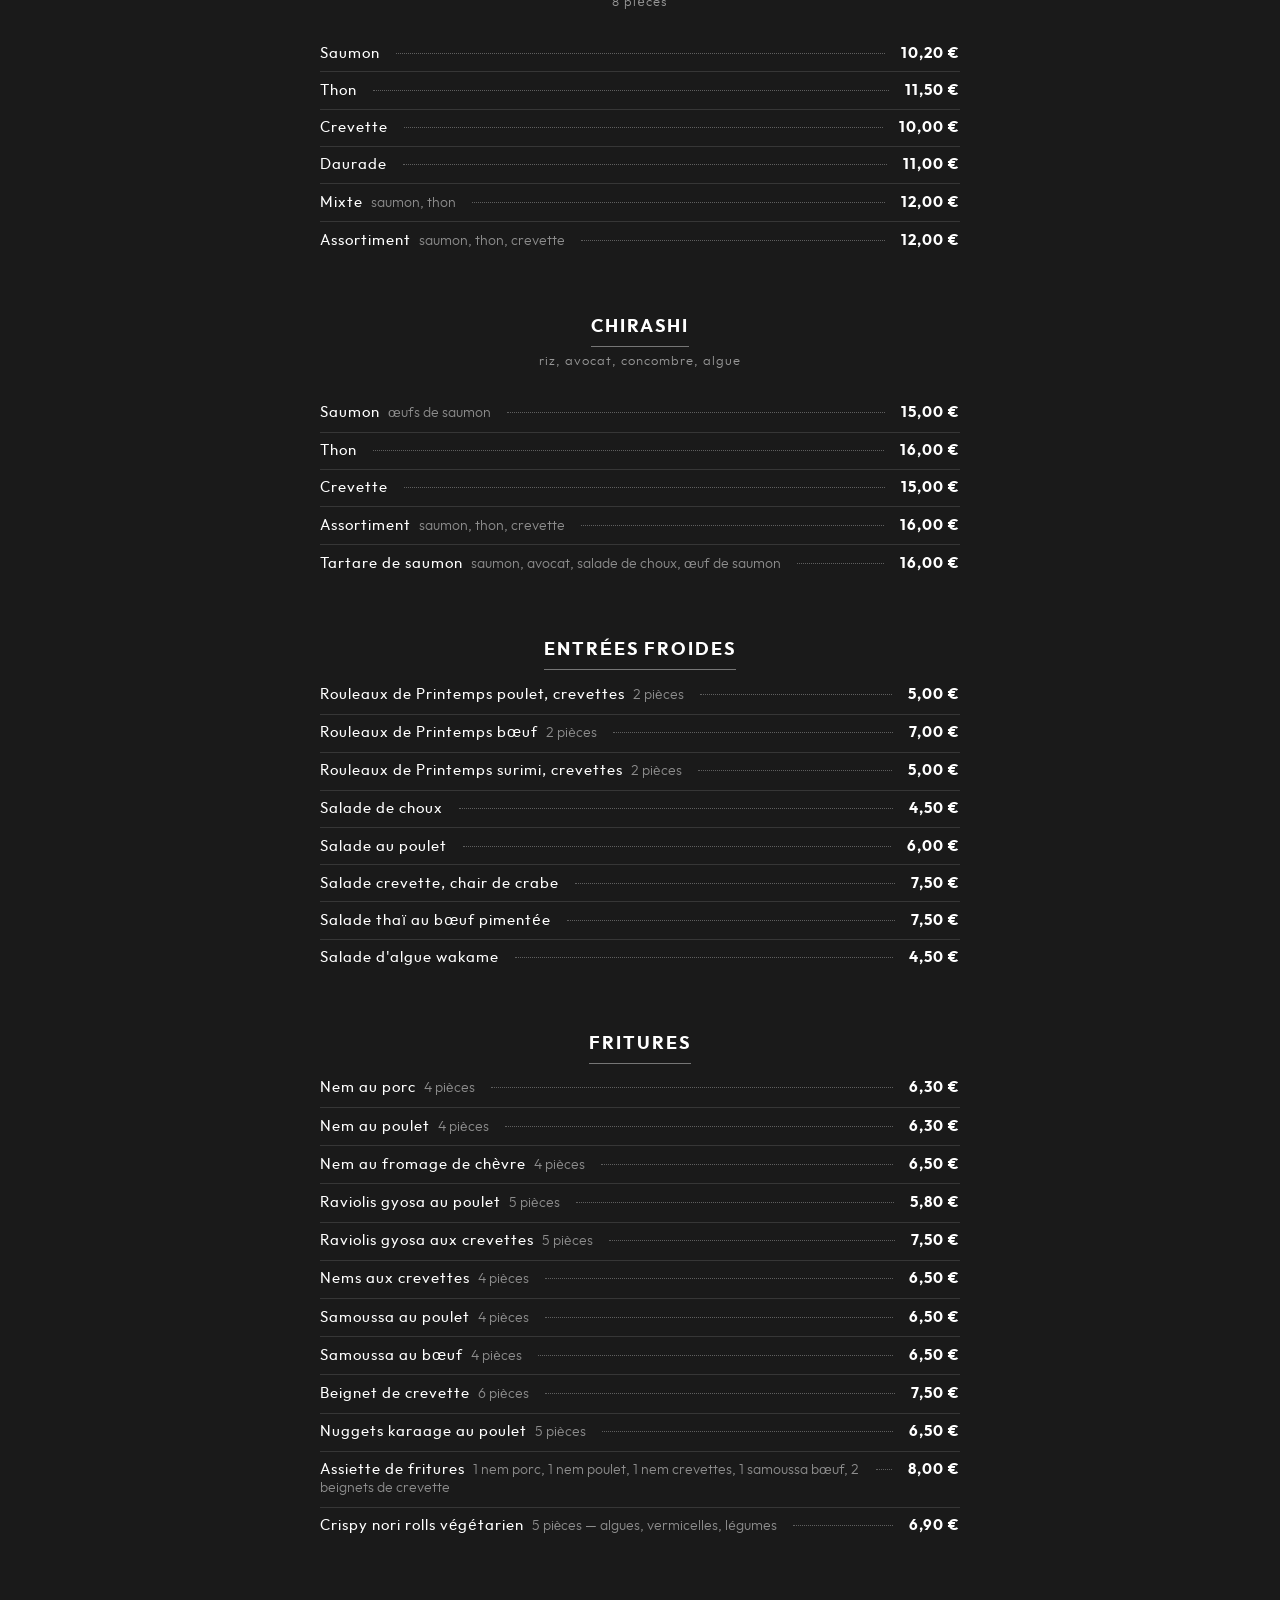
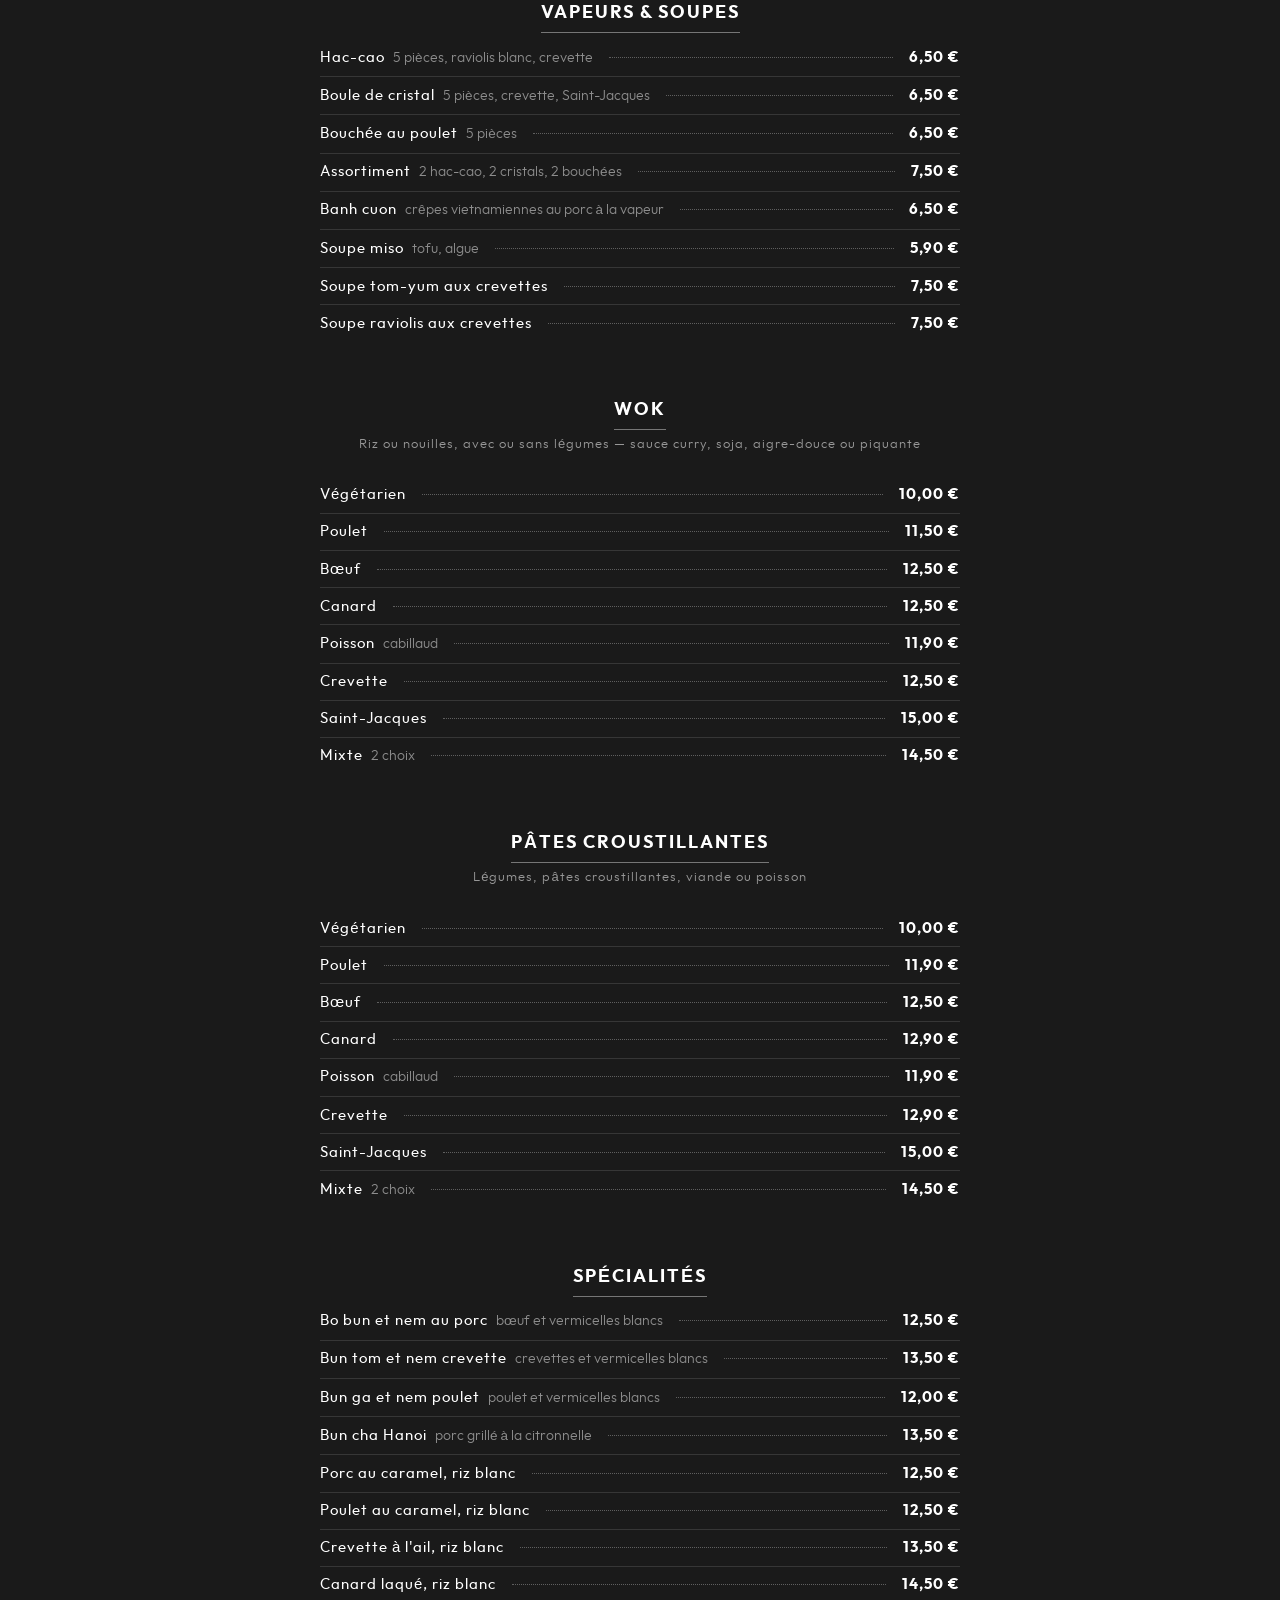
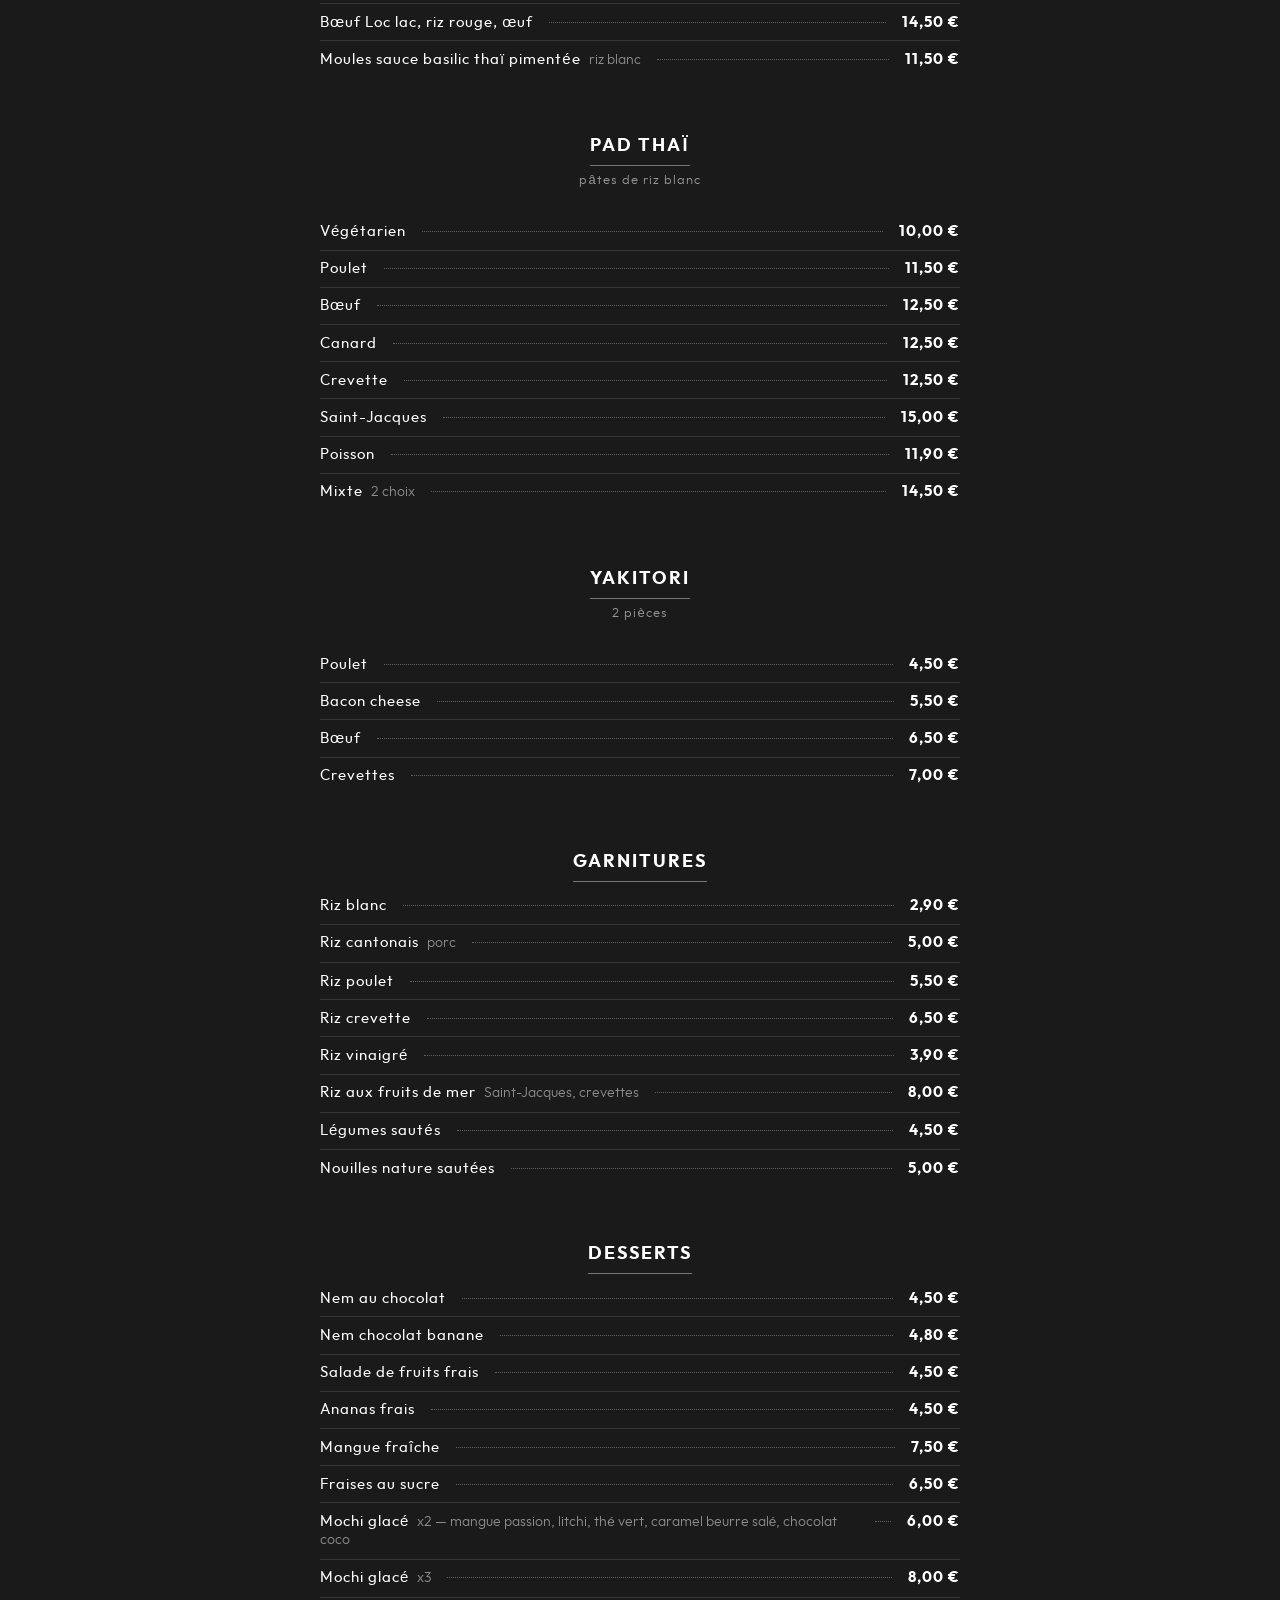
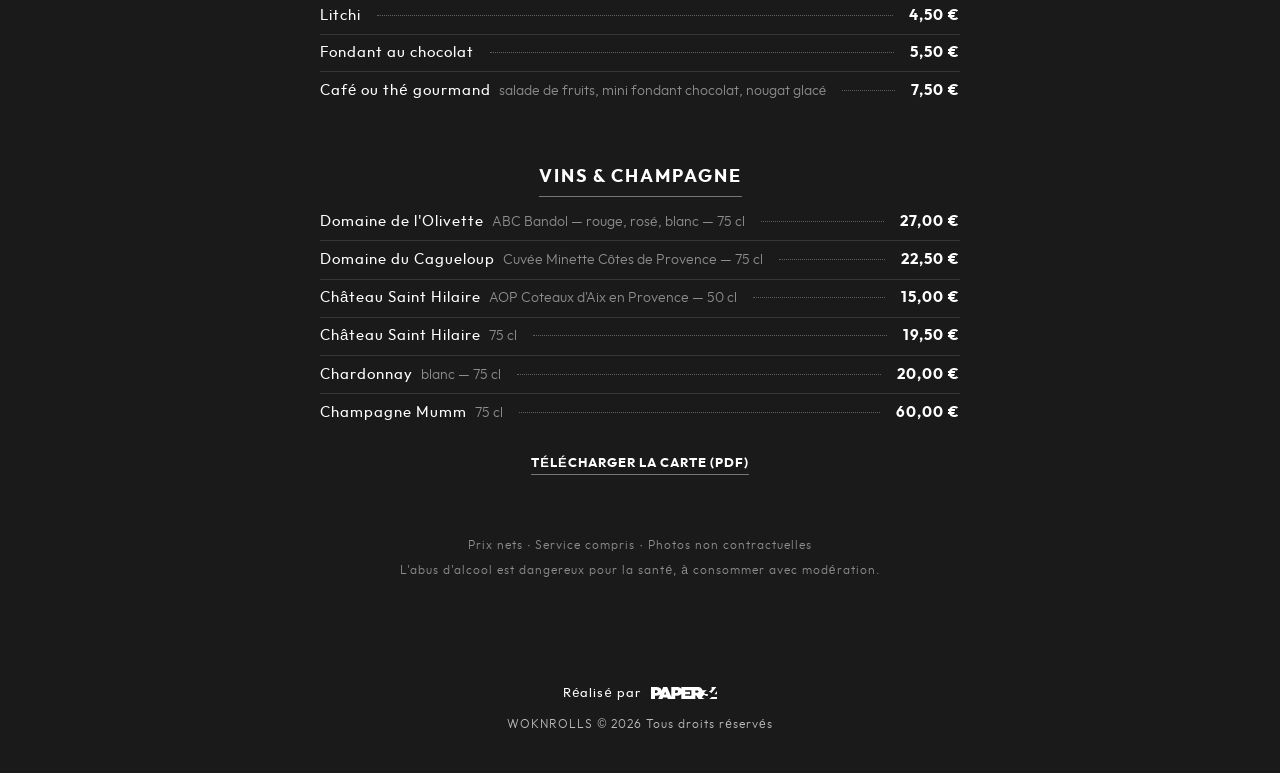
==== commit 6d418340: "carte: retire le maki saumon fromage Co-Authored-By: Claude Opus 5.5 <noreply@anthropic.com>" ====
--- a/index.html
+++ b/index.html
@@ -19,8 +19,8 @@
 if(typeof Muse == "undefined") window.Muse = {}; window.Muse.assets = {"required":["museutils.js", "museconfig.js", "jquery.watch.js", "jquery.musepolyfill.bgsize.js", "require.js", "index.css"], "outOfDate":[]};
 </script>
   
-  <link media="only screen and (max-width: 370px)" rel="alternate" href="https://wok-n-rolls.fr/phone/index.html"/>
-  <link rel="canonical" href="https://wok-n-rolls.fr/"/>
+  <link media="only screen and (max-width: 370px)" rel="alternate" href="https://www.wok-n-rolls.fr/phone/index.html"/>
+  <link rel="canonical" href="https://www.wok-n-rolls.fr/"/>
   <link rel="shortcut icon" href="images/a-gabarit-favicon.ico?crc=527517689"/>
   <link rel="apple-touch-icon" href="images/a-gabarit-favicon.ico?crc=527517689"/>
   <title>WoknRolls — Restaurant japonais &amp; asiatique à Saint-Cyr-sur-Mer (83270)</title>
@@ -42,32 +42,32 @@
   <meta property="og:site_name" content="WoknRolls"/>
   <meta property="og:title" content="WoknRolls — Restaurant japonais &amp; asiatique à Saint-Cyr-sur-Mer"/>
   <meta property="og:description" content="Spécialités japonaises et asiatiques. Sur place, à emporter et en livraison à Saint-Cyr-sur-Mer, Les Lecques, La Madrague et La Cadière-d'Azur."/>
-  <meta property="og:url" content="https://wok-n-rolls.fr/"/>
-  <meta property="og:image" content="https://wok-n-rolls.fr/images/logo-woknrolls.svg"/>
+  <meta property="og:url" content="https://www.wok-n-rolls.fr/"/>
+  <meta property="og:image" content="https://www.wok-n-rolls.fr/images/logo-woknrolls.svg"/>
   <meta property="og:image:alt" content="WoknRolls — Restaurant japonais à Saint-Cyr-sur-Mer"/>
 
   <!-- Twitter -->
   <meta name="twitter:card" content="summary_large_image"/>
   <meta name="twitter:title" content="WoknRolls — Restaurant japonais &amp; asiatique à Saint-Cyr-sur-Mer"/>
   <meta name="twitter:description" content="Sushis, makis, woks. Sur place, à emporter, livraison."/>
-  <meta name="twitter:image" content="https://wok-n-rolls.fr/images/logo-woknrolls.svg"/>
+  <meta name="twitter:image" content="https://www.wok-n-rolls.fr/images/logo-woknrolls.svg"/>
 
   <!-- JSON-LD : Restaurant -->
   <script type="application/ld+json">
   {
     "@context": "https://schema.org",
     "@type": "Restaurant",
-    "@id": "https://wok-n-rolls.fr/#restaurant",
+    "@id": "https://www.wok-n-rolls.fr/#restaurant",
     "name": "WoknRolls",
     "alternateName": "Wok n Rolls",
-    "url": "https://wok-n-rolls.fr/",
-    "image": "https://wok-n-rolls.fr/images/logo-woknrolls.svg",
-    "logo": "https://wok-n-rolls.fr/images/logo-woknrolls.svg",
+    "url": "https://www.wok-n-rolls.fr/",
+    "image": "https://www.wok-n-rolls.fr/images/logo-woknrolls.svg",
+    "logo": "https://www.wok-n-rolls.fr/images/logo-woknrolls.svg",
     "telephone": "+33494253210",
     "priceRange": "€€",
     "servesCuisine": ["Japonaise", "Asiatique", "Sushi", "Wok"],
-    "menu": "https://wok-n-rolls.fr/assets/menunumerique-woknrolls.pdf",
-    "hasMenu": "https://wok-n-rolls.fr/assets/menunumerique-woknrolls.pdf",
+    "menu": "https://www.wok-n-rolls.fr/assets/menunumerique-woknrolls.pdf",
+    "hasMenu": "https://www.wok-n-rolls.fr/assets/menunumerique-woknrolls.pdf",
     "acceptsReservations": "False",
     "paymentAccepted": "Espèces, Carte bleue, Ticket restaurant, Chèques vacances",
     "currenciesAccepted": "EUR",
@@ -466,7 +466,6 @@
     <p class="sub">6 pièces — feuille d'algue</p>
     <ul class="dishes">
       <li><span>Saumon</span><span class="dots"></span><span class="price">4,50&nbsp;€</span></li>
-      <li><span>Saumon, fromage</span><span class="dots"></span><span class="price">5,00&nbsp;€</span></li>
       <li><span>Saumon cuit <em>oignons frits</em></span><span class="dots"></span><span class="price">4,90&nbsp;€</span></li>
       <li><span>Thon</span><span class="dots"></span><span class="price">5,00&nbsp;€</span></li>
       <li><span>Thon cuit <em>oignons frits</em></span><span class="dots"></span><span class="price">4,00&nbsp;€</span></li>
